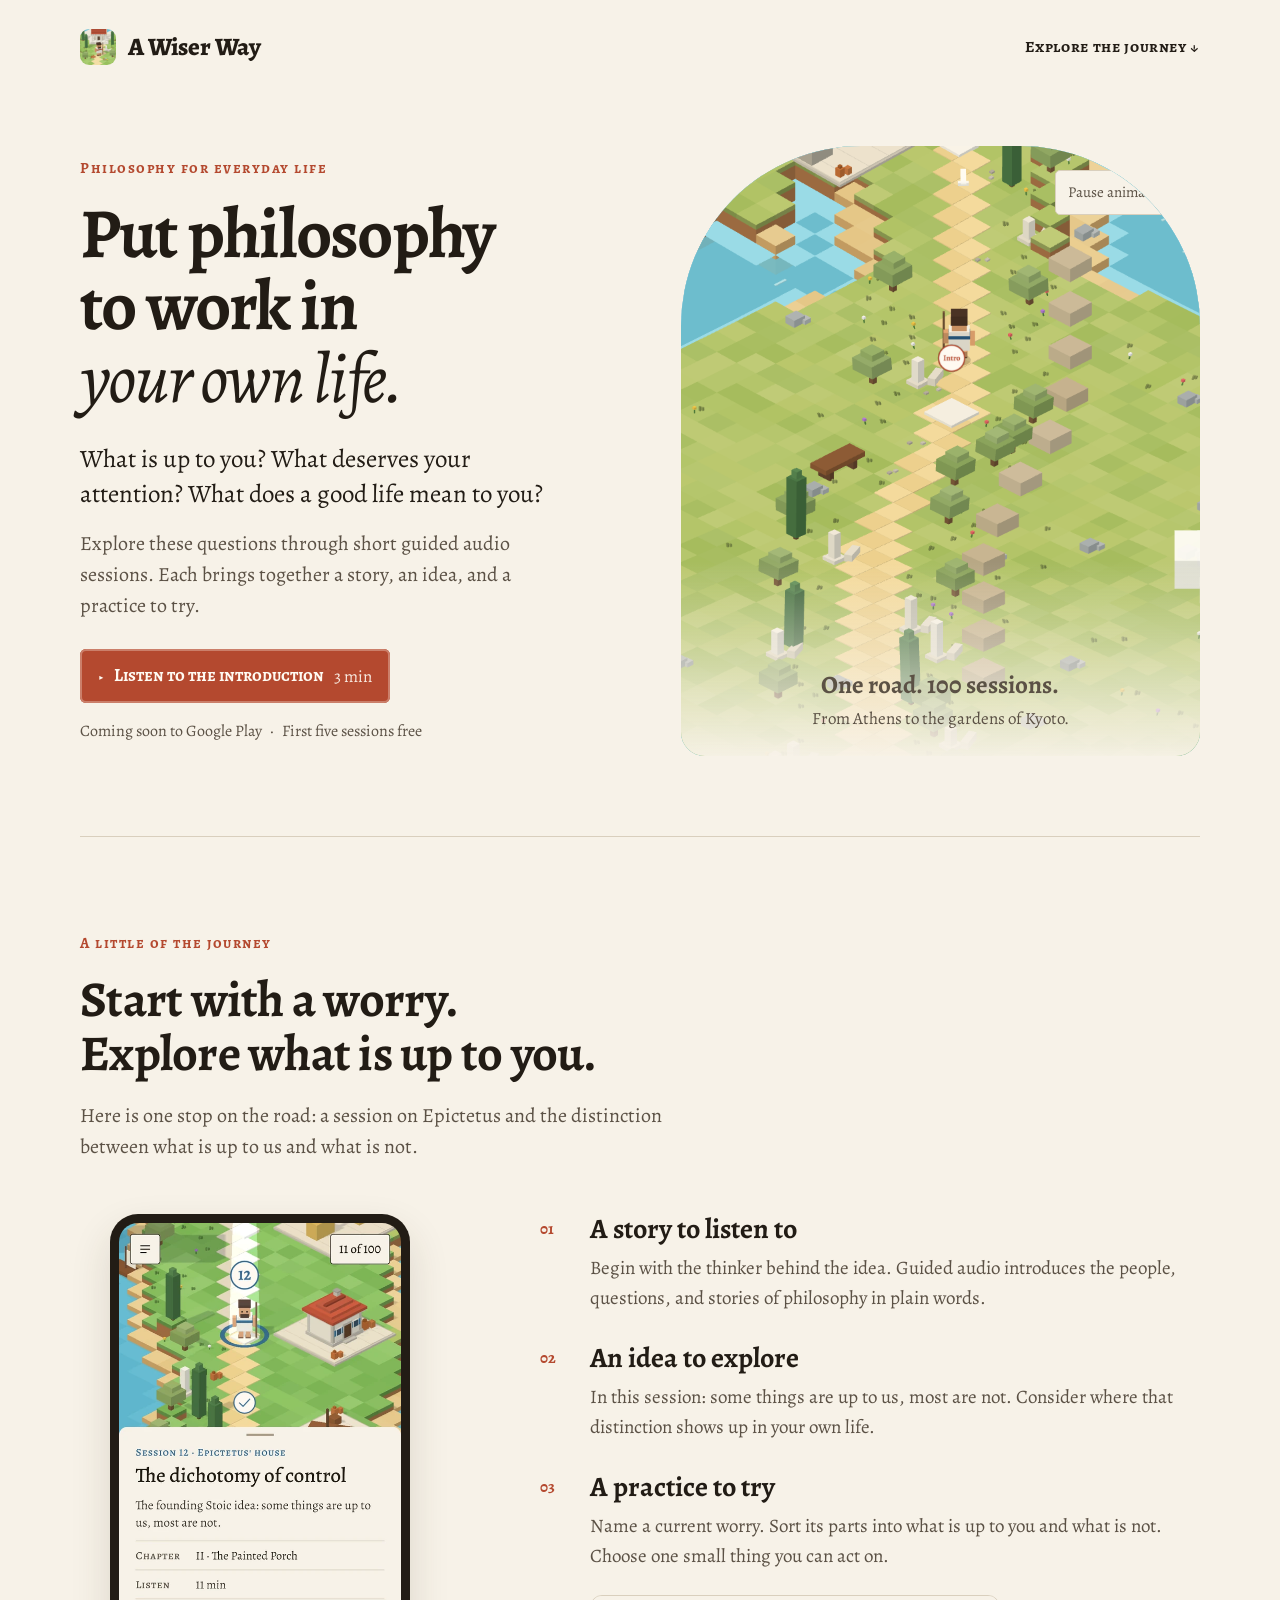
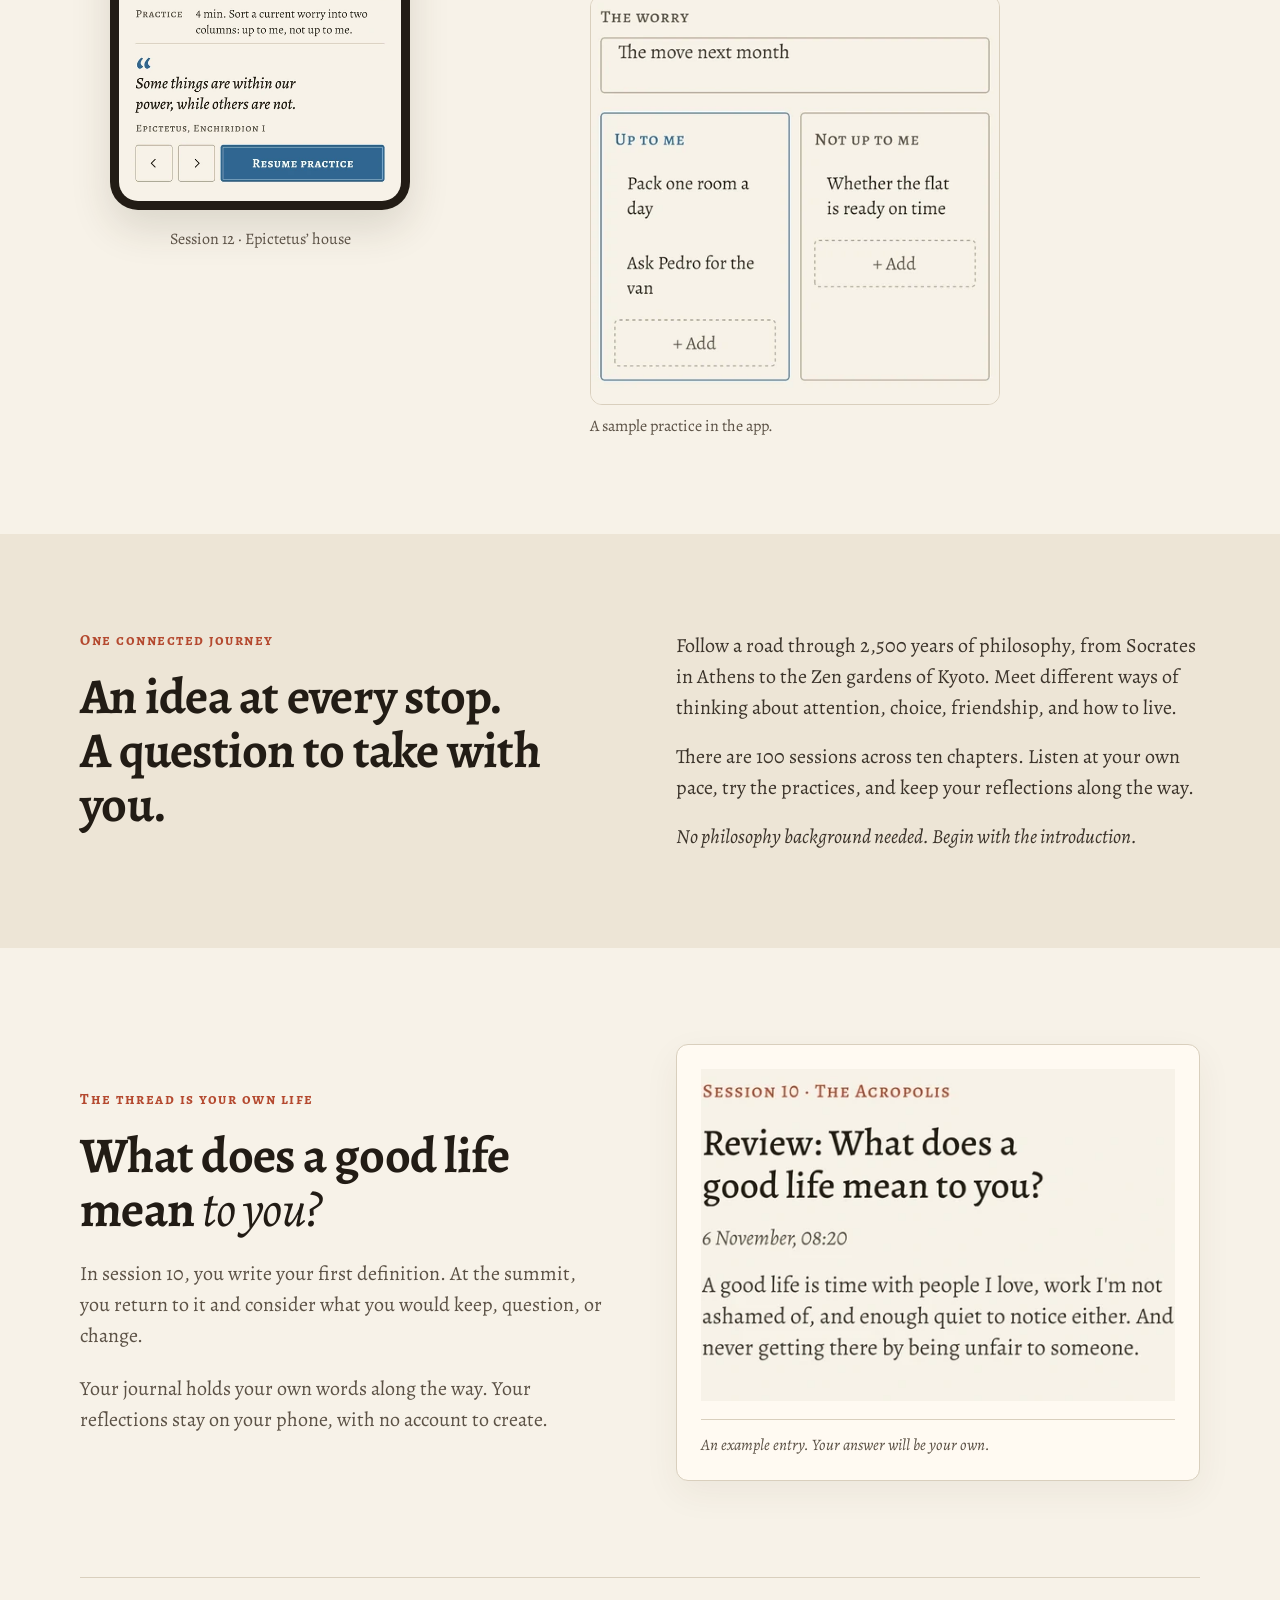
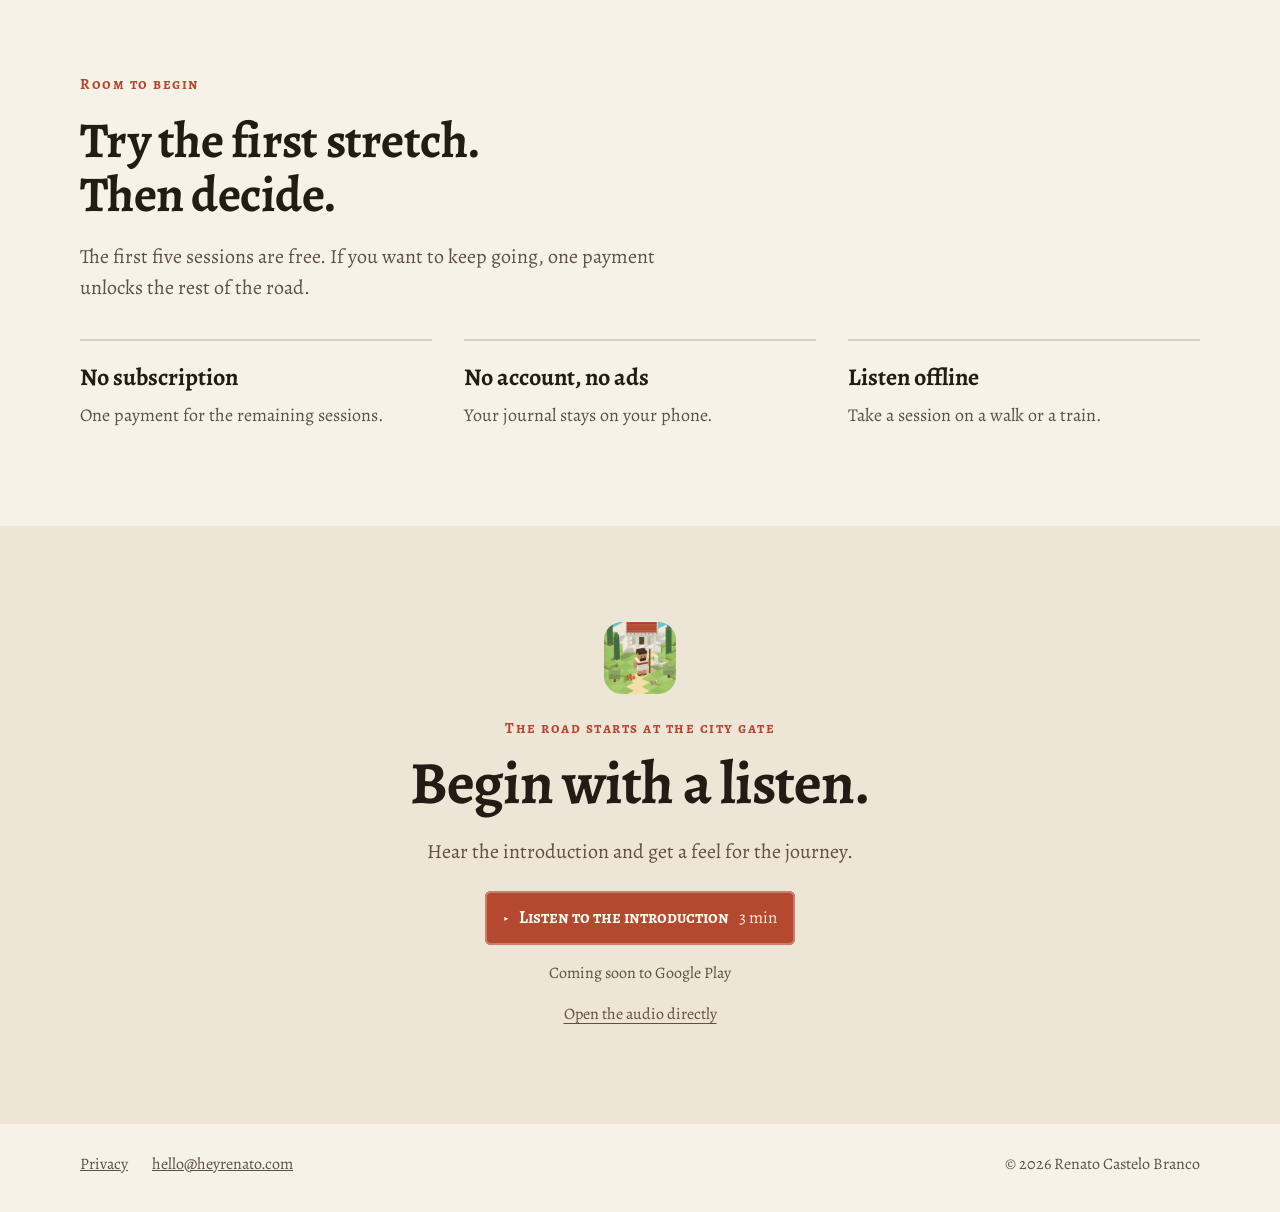
==== a-wiser-way/index.html @ 01f0ca5b "Publish A Wiser Way landing page redesign Source: a-wiser-way d50f9ae  Co-Authored-By: Codex <norepl" ====
<!doctype html>
<html lang="en">
<head>
<meta charset="utf-8">
<meta name="viewport" content="width=device-width, initial-scale=1, viewport-fit=cover">
<title>A Wiser Way — put philosophy to work in everyday life</title>
<meta name="description" content="Explore what is up to you, what matters, and what makes a good life. A Wiser Way brings together guided audio, philosophical ideas, and small practices to try.">
<meta name="theme-color" content="#F7F2E8">
<meta property="og:title" content="A Wiser Way — philosophy for everyday life">
<meta property="og:description" content="A story to listen to. An idea to explore. A practice to try. Hear the introduction to A Wiser Way.">
<meta property="og:image" content="https://r-castelo.github.io/a-wiser-way/img/og.jpg">
<meta property="og:type" content="website">
<link rel="icon" href="img/favicon.png">
<link rel="apple-touch-icon" href="img/icon-192.png">
<link rel="preconnect" href="https://fonts.googleapis.com">
<link rel="preconnect" href="https://fonts.gstatic.com" crossorigin>
<link href="https://fonts.googleapis.com/css2?family=Alegreya:ital,wght@0,400;0,500;0,700;0,800;1,400;1,500&family=Alegreya+SC:wght@500;700&display=swap" rel="stylesheet">
<link rel="stylesheet" href="landing.css">
</head>
<body>
<a class="skip-link" href="#main">Skip to content</a>
<header class="masthead wrap">
  <a class="wordmark" href="#top" aria-label="A Wiser Way, home"><img src="img/icon-192.png" width="36" height="36" alt="">A Wiser Way</a>
  <a class="text-link" href="#how">Explore the journey <span aria-hidden="true">↓</span></a>
</header>
<main id="main">
  <section class="hero wrap" id="top" aria-labelledby="hero-title">
    <div class="hero-copy">
      <p class="eyebrow">Philosophy for everyday life</p>
      <h1 id="hero-title">Put philosophy<br>to work in<br><em>your own life.</em></h1>
      <p class="hero-lede">What is up to you? What deserves your attention? What does a good life mean to you?</p>
      <p class="hero-description">Explore these questions through short guided audio sessions. Each brings together a story, an idea, and a practice to try.</p>
      <div class="listen" id="listen">
        <button class="intro-play" type="button" aria-pressed="false" aria-controls="intro-audio"><span class="intro-icon" aria-hidden="true">▶</span><span class="intro-label">Listen to the introduction</span><span class="intro-time">3 min</span></button>
        <div class="audio-controls" hidden><audio id="intro-audio" controls preload="none" aria-label="Introduction to A Wiser Way" src="audio/intro.mp3"></audio></div>
        <p class="audio-status" role="status"></p>
      </div>
      <p class="availability">Coming soon to Google Play <span aria-hidden="true">·</span> First five sessions free</p>
    </div>
    <figure class="hero-art">
      <div class="world" id="world" aria-hidden="true">
        <div class="world-fallback"></div>
        <iframe id="world-frame" title="The road through A Wiser Way" src="world.html" tabindex="-1"></iframe>
        <div class="world-veil"></div>
      </div>
      <button class="motion-toggle" type="button" aria-pressed="false">Pause animation</button>
      <figcaption>One road. 100 sessions.<br><span>From Athens to the gardens of Kyoto.</span></figcaption>
    </figure>
  </section>

  <section class="example section wrap" id="how" aria-labelledby="example-title">
    <div class="section-intro">
      <p class="eyebrow">A little of the journey</p>
      <h2 id="example-title">Start with a worry.<br>Explore what is up to you.</h2>
      <p>Here is one stop on the road: a session on Epictetus and the distinction between what is up to us and what is not.</p>
    </div>
    <div class="example-layout">
      <figure class="session-preview">
        <div class="phone"><img src="img/card.webp" width="540" height="1106" loading="lazy" alt="Session 12, The dichotomy of control: a story, an idea, and a practice about what is up to us."></div>
        <figcaption>Session 12 · Epictetus’ house</figcaption>
      </figure>
      <ol class="steps">
        <li><span class="step-number" aria-hidden="true">01</span><div><h3>A story to listen to</h3><p>Begin with the thinker behind the idea. Guided audio introduces the people, questions, and stories of philosophy in plain words.</p></div></li>
        <li><span class="step-number" aria-hidden="true">02</span><div><h3>An idea to explore</h3><p>In this session: some things are up to us, most are not. Consider where that distinction shows up in your own life.</p></div></li>
        <li><span class="step-number" aria-hidden="true">03</span><div><h3>A practice to try</h3><p>Name a current worry. Sort its parts into what is up to you and what is not. Choose one small thing you can act on.</p>
          <figure class="practice-detail"><img src="img/practice-detail.webp" width="500" height="500" loading="lazy" alt="An example practice: packing a room and asking for a van are up to me; whether the flat is ready in time is not."><figcaption>A sample practice in the app.</figcaption></figure>
        </div></li>
      </ol>
    </div>
  </section>

  <section class="road section" aria-labelledby="road-title">
    <div class="wrap road-layout">
      <div><p class="eyebrow">One connected journey</p><h2 id="road-title">An idea at every stop.<br>A question to take with you.</h2></div>
      <div><p>Follow a road through 2,500 years of philosophy, from Socrates in Athens to the Zen gardens of Kyoto. Meet different ways of thinking about attention, choice, friendship, and how to live.</p><p>There are 100 sessions across ten chapters. Listen at your own pace, try the practices, and keep your reflections along the way.</p><p class="road-note">No philosophy background needed. Begin with the introduction.</p></div>
    </div>
  </section>

  <section class="journal section wrap" aria-labelledby="journal-title">
    <div class="journal-text">
      <p class="eyebrow">The thread is your own life</p>
      <h2 id="journal-title">What does a good life<br>mean <em>to you?</em></h2>
      <p>In session 10, you write your first definition. At the summit, you return to it and consider what you would keep, question, or change.</p>
      <p>Your journal holds your own words along the way. Your reflections stay on your phone, with no account to create.</p>
    </div>
    <figure class="journal-preview"><img src="img/journal-detail.webp" width="500" height="350" loading="lazy" alt="A sample session 10 journal entry, reflecting on time with loved ones, meaningful work, and treating people fairly."><figcaption>An example entry. Your answer will be your own.</figcaption></figure>
  </section>

  <section class="promise section wrap" aria-labelledby="promise-title">
    <div class="section-intro"><p class="eyebrow">Room to begin</p><h2 id="promise-title">Try the first stretch.<br>Then decide.</h2><p>The first five sessions are free. If you want to keep going, one payment unlocks the rest of the road.</p></div>
    <ul class="promises"><li><strong>No subscription</strong><span>One payment for the remaining sessions.</span></li><li><strong>No account, no ads</strong><span>Your journal stays on your phone.</span></li><li><strong>Listen offline</strong><span>Take a session on a walk or a train.</span></li></ul>
  </section>

  <section class="closing section" aria-labelledby="closing-title">
    <div class="wrap"><img class="closing-icon" src="img/icon-192.png" width="72" height="72" alt=""><p class="eyebrow">The road starts at the city gate</p><h2 id="closing-title">Begin with a listen.</h2><p>Hear the introduction and get a feel for the journey.</p>
      <button class="intro-play" type="button" aria-pressed="false" aria-controls="intro-audio"><span class="intro-icon" aria-hidden="true">▶</span><span class="intro-label">Listen to the introduction</span><span class="intro-time">3 min</span></button>
      <p class="availability">Coming soon to Google Play</p><a class="audio-download" href="audio/intro.mp3">Open the audio directly</a>
    </div>
  </section>
</main>
<footer class="site-footer wrap"><a href="privacy/">Privacy</a><a href="mailto:hello@heyrenato.com">hello@heyrenato.com</a><span>© 2026 Renato Castelo Branco</span></footer>
<script src="landing.js" defer></script>
</body>
</html>
---- a-wiser-way/landing.css ----
:root{--paper:#F7F2E8;--sand:#EDE5D6;--ink:#221C15;--ink2:#3B332A;--ink3:#5B5145;--line:#D9CFBD;--accent:#B4492F;--serif:'Alegreya',Georgia,serif;--caps:'Alegreya SC','Alegreya',Georgia,serif}
*{box-sizing:border-box}html{scroll-behavior:smooth;scroll-padding-top:24px}body{margin:0;background:var(--paper);color:var(--ink);font:400 20px/1.55 var(--serif);-webkit-font-smoothing:antialiased}h1,h2,h3,p,figure{margin:0}h1,h2,h3{line-height:1.08}a{color:inherit}img{max-width:100%;display:block}button,a,audio{-webkit-tap-highlight-color:transparent}button{font:inherit}button:focus-visible,a:focus-visible,audio:focus-visible{outline:3px solid var(--accent);outline-offset:5px}[hidden]{display:none!important}.wrap{width:min(1120px,calc(100% - 64px));margin-inline:auto}.section{padding-block:96px}.eyebrow{font:700 15px/1.4 var(--caps);letter-spacing:.1em;color:var(--accent);margin-bottom:18px}.skip-link{position:absolute;top:8px;left:8px;padding:12px;background:var(--paper);z-index:5;transform:translateY(-160%)}.skip-link:focus{transform:none}.masthead{display:flex;align-items:center;justify-content:space-between;gap:24px;padding-block:24px}.wordmark{display:flex;gap:12px;align-items:center;font-weight:800;font-size:25px;text-decoration:none}.wordmark img{border-radius:9px}.text-link{font:700 16px var(--caps);text-decoration:none;letter-spacing:.04em;padding-block:12px}.text-link:hover{text-decoration:underline}
.hero{display:grid;grid-template-columns:1.05fr 1fr;gap:56px;align-items:center;padding-block:52px 80px}.hero h1{font-size:clamp(46px,5.5vw,72px);font-weight:700;letter-spacing:-.025em;line-height:1.03}.hero h1 em,h2 em{font-weight:400}.hero-lede{font-size:25px;line-height:1.4;margin-top:28px;max-width:470px}.hero-description{font-size:20px;color:var(--ink3);margin-top:16px;max-width:460px}.listen{margin-top:28px}.intro-play{display:inline-flex;align-items:center;justify-content:center;gap:10px;background:var(--accent);color:#FFFAF2;border:0;border-radius:6px;padding:15px 18px;min-height:54px;font:700 17px/1.3 var(--caps);cursor:pointer;box-shadow:inset 0 0 0 2px rgba(255,250,242,.3),inset 0 0 0 4px var(--accent)}.intro-play:hover{background:#983c27}.intro-icon{font:14px var(--serif);flex:none}.intro-time{font:400 17px var(--serif);opacity:.9;white-space:nowrap}.audio-controls{margin-top:14px;max-width:420px}.audio-controls audio{width:100%;display:block}.audio-status:empty{display:none}.audio-status{font-size:17px;margin-top:10px}.availability{font-size:16px;color:var(--ink3);margin-top:16px}.availability span{padding-inline:5px}
.hero-art{height:610px;position:relative;overflow:hidden;border-radius:180px 180px 24px 24px;background:var(--sand);isolation:isolate}.world{position:absolute;inset:0;background:#9FD8F0}.world iframe,.world-fallback,.world-veil{position:absolute;inset:0;width:100%;height:100%;border:0;pointer-events:none}.world iframe{opacity:0;transition:opacity 1s}.world.live:not(.failed) iframe{opacity:1}.world-fallback{background:url(img/fallback.webp) center / cover no-repeat}.world-veil{background:linear-gradient(transparent 68%,rgba(247,242,232,.96) 100%)}.world.resetting iframe{opacity:0;transition:opacity .8s}.hero-art figcaption{position:absolute;bottom:24px;left:20px;right:20px;text-align:center;font-size:25px;font-weight:700;line-height:1.25}.hero-art figcaption span{font-size:17px;font-weight:400}.motion-toggle{position:absolute;right:18px;top:24px;border:1px solid var(--line);background:var(--paper);color:var(--ink3);border-radius:5px;padding:10px 12px;font-size:15px;cursor:pointer;z-index:1}.section-intro{max-width:690px}.section-intro>p:last-child{max-width:620px;color:var(--ink3);margin-top:20px}h2{font-size:clamp(34px,4vw,50px);font-weight:700;letter-spacing:-.015em}.example{border-top:1px solid var(--line)}.example-layout{display:grid;grid-template-columns:360px 1fr;gap:100px;align-items:start;margin-top:52px}.session-preview{width:300px;justify-self:center}.phone{border-radius:28px;padding:9px;background:var(--ink);box-shadow:0 18px 40px rgba(60,48,30,.14)}.phone img{width:100%;height:auto;border-radius:19px;background:var(--paper)}figcaption{font-size:16px;color:var(--ink3);line-height:1.4}.session-preview figcaption{text-align:center;margin-top:18px}.steps{list-style:none;margin:0;padding:0;display:grid;gap:30px}.steps li{display:grid;grid-template-columns:34px 1fr;gap:16px}.step-number{font:700 16px var(--caps);color:var(--accent);padding-top:4px}.steps h3{font-size:28px;margin-bottom:10px}.steps p{color:var(--ink3);font-size:19px}.practice-detail{margin-top:24px;max-width:410px}.practice-detail img{border:1px solid var(--line);border-radius:12px;width:100%;height:auto}.practice-detail figcaption{margin-top:10px}.road{background:var(--sand)}.road-layout{display:grid;grid-template-columns:1fr 1fr;gap:72px;align-items:start}.road p+p,.journal p+p{margin-top:18px}.road-layout>div:last-child{color:var(--ink2)}.road-note{font-style:italic}.journal{display:grid;grid-template-columns:1fr 1fr;gap:72px;align-items:center}.journal-text>p:not(.eyebrow){color:var(--ink3);margin-top:22px}.journal-preview{padding:24px;background:#FFFAF2;border:1px solid var(--line);border-radius:12px;box-shadow:0 12px 36px rgba(60,48,30,.06)}.journal-preview img{width:100%;height:auto}.journal-preview figcaption{border-top:1px solid var(--line);margin-top:18px;padding-top:14px;font-style:italic}.promise{border-top:1px solid var(--line)}.promises{list-style:none;padding:0;margin:36px 0 0;display:grid;grid-template-columns:repeat(3,1fr);gap:32px}.promises li{border-top:2px solid var(--line);padding-top:18px}.promises strong{display:block;font-size:24px;margin-bottom:6px}.promises span{display:block;font-size:18px;color:var(--ink3)}.closing{background:var(--sand);text-align:center}.closing-icon{border-radius:18px;margin:0 auto 24px}.closing .eyebrow{margin-bottom:12px}.closing h2{font-size:clamp(40px,5vw,60px)}.closing h2+p{color:var(--ink3);margin:20px auto 24px}.audio-download{display:inline-block;font-size:16px;color:var(--ink3);margin-top:16px;text-underline-offset:4px}.site-footer{padding-block:28px 36px;display:flex;gap:24px;flex-wrap:wrap;font-size:16px;color:var(--ink3)}.site-footer span{margin-left:auto}.policy{max-width:760px;padding-block:56px 80px}.policy h1{font-size:48px;margin-bottom:28px}.policy h2{font-size:28px;margin-top:32px;margin-bottom:12px}.policy p,.policy ul{margin-bottom:18px}
@media(max-width:900px){.hero{gap:30px}.hero-art{height:560px}.hero h1{font-size:52px}.example-layout{grid-template-columns:280px 1fr;gap:40px}.session-preview{width:260px}.road-layout,.journal{gap:40px}}
@media(max-width:700px){body{font-size:19px}.wrap{width:calc(100% - 40px)}.section{padding-block:60px}.masthead{padding-block:20px}.wordmark{font-size:23px}.masthead .text-link{font-size:14px}.wordmark img{width:30px;height:30px}.hero{grid-template-columns:1fr;gap:32px;padding-block:30px 52px}.hero-copy{max-width:500px}.hero h1{font-size:clamp(44px,11vw,60px)}.eyebrow{font-size:14px;margin-bottom:14px}.hero-lede{font-size:23px;margin-top:22px;max-width:440px}.hero-description{font-size:19px;margin-top:14px}.listen{margin-top:24px}.intro-play{font-size:16px;gap:9px;padding:15px 16px}.availability{font-size:15px;line-height:1.6;max-width:340px}.hero-art{height:340px;width:100%;border-radius:100px 100px 16px 16px}.hero-art figcaption{font-size:23px;bottom:18px}.hero-art figcaption span{font-size:16px}.motion-toggle{top:18px;right:16px;padding:10px;font-size:14px}.example-layout{grid-template-columns:1fr;gap:32px;margin-top:32px}.session-preview{order:2;width:240px}.steps{gap:26px}.steps li{grid-template-columns:26px 1fr;gap:12px}.steps h3{font-size:25px}.steps p{font-size:18px}.practice-detail{margin-top:18px;max-width:360px}.road-layout,.journal{grid-template-columns:1fr;gap:28px}.journal-preview{padding:16px;max-width:480px}.journal-text>p:not(.eyebrow){margin-top:18px}.promises{grid-template-columns:1fr;gap:22px;margin-top:28px}.promises strong{font-size:23px}.site-footer{gap:18px}.site-footer span{margin-left:0;flex-basis:100%}}
@media(max-width:374px){.masthead .text-link{font-size:13px}.wordmark{font-size:21px;gap:8px}.hero h1{font-size:43px}.intro-play{font-size:15px;gap:8px;padding-inline:13px}.intro-time{font-size:15px}}
@media(prefers-reduced-motion:reduce){html{scroll-behavior:auto}.world iframe{transition:none}.world.resetting iframe{transition:none}}
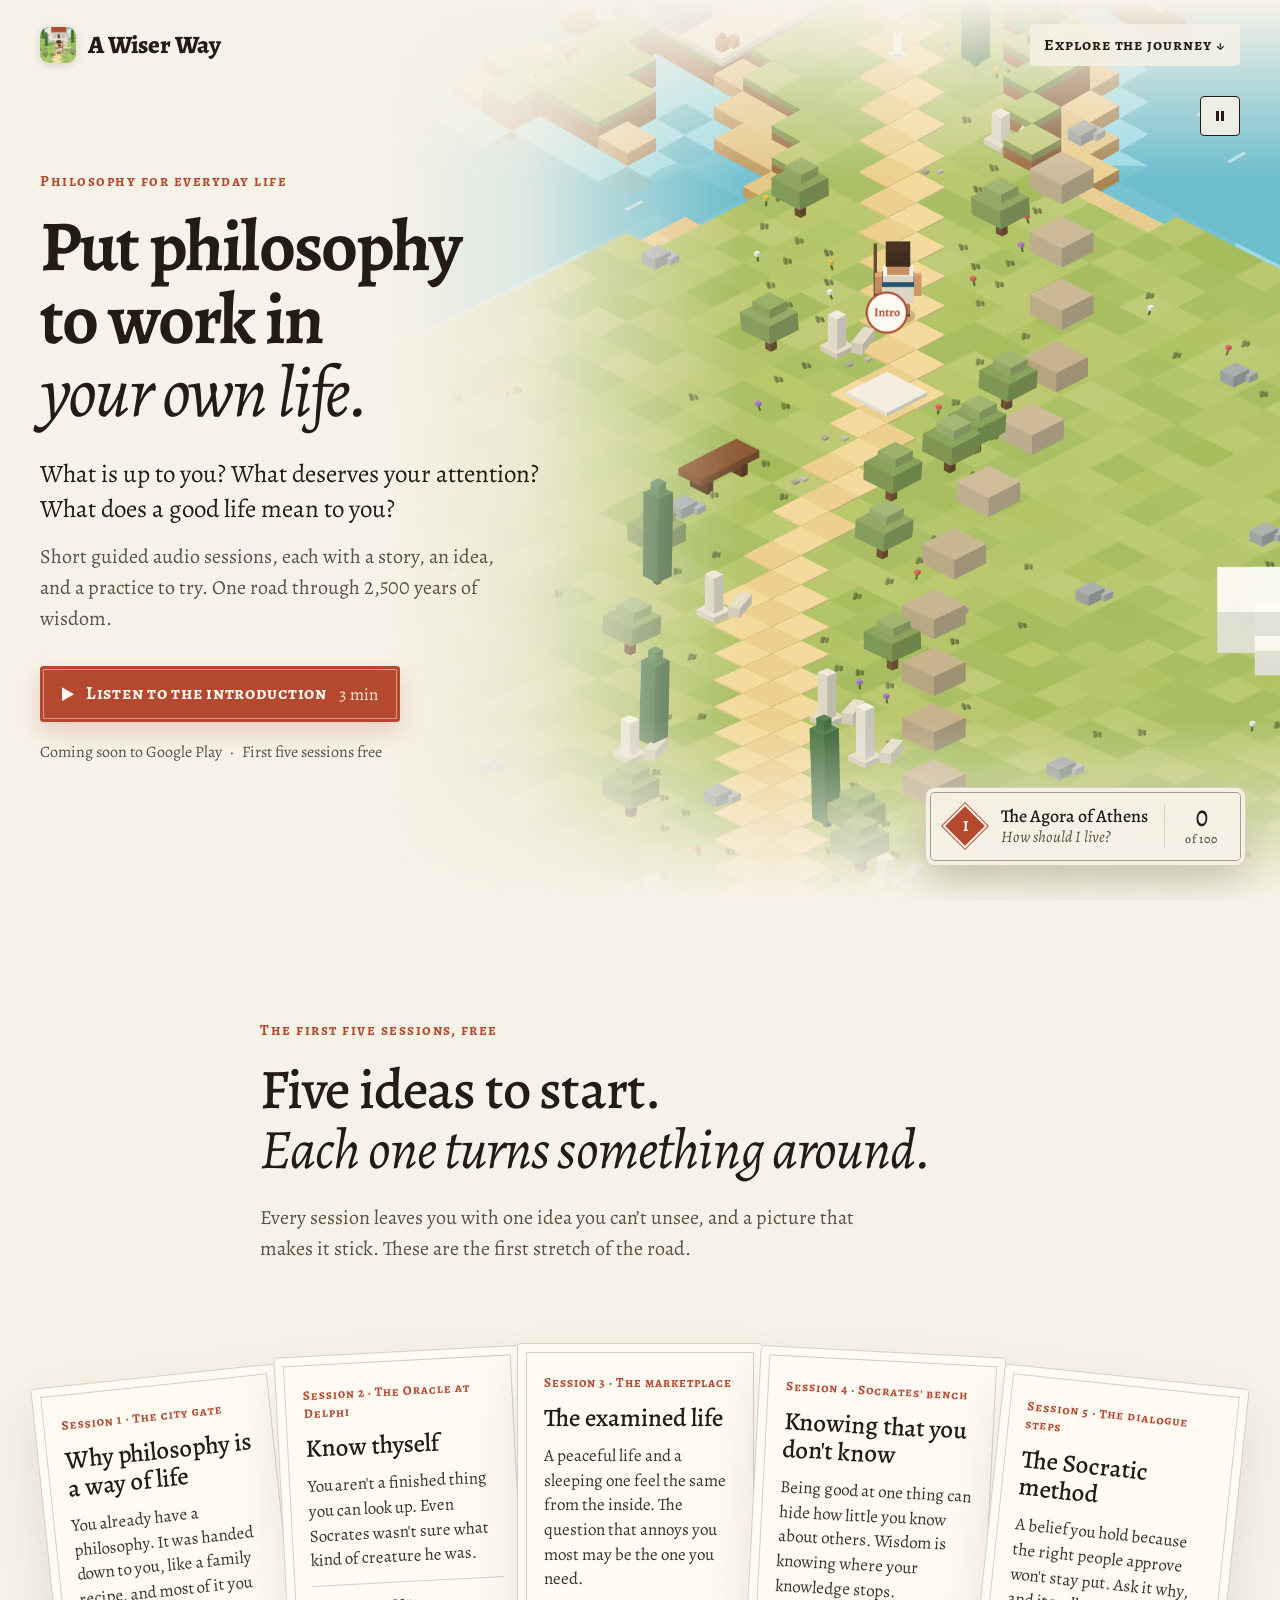
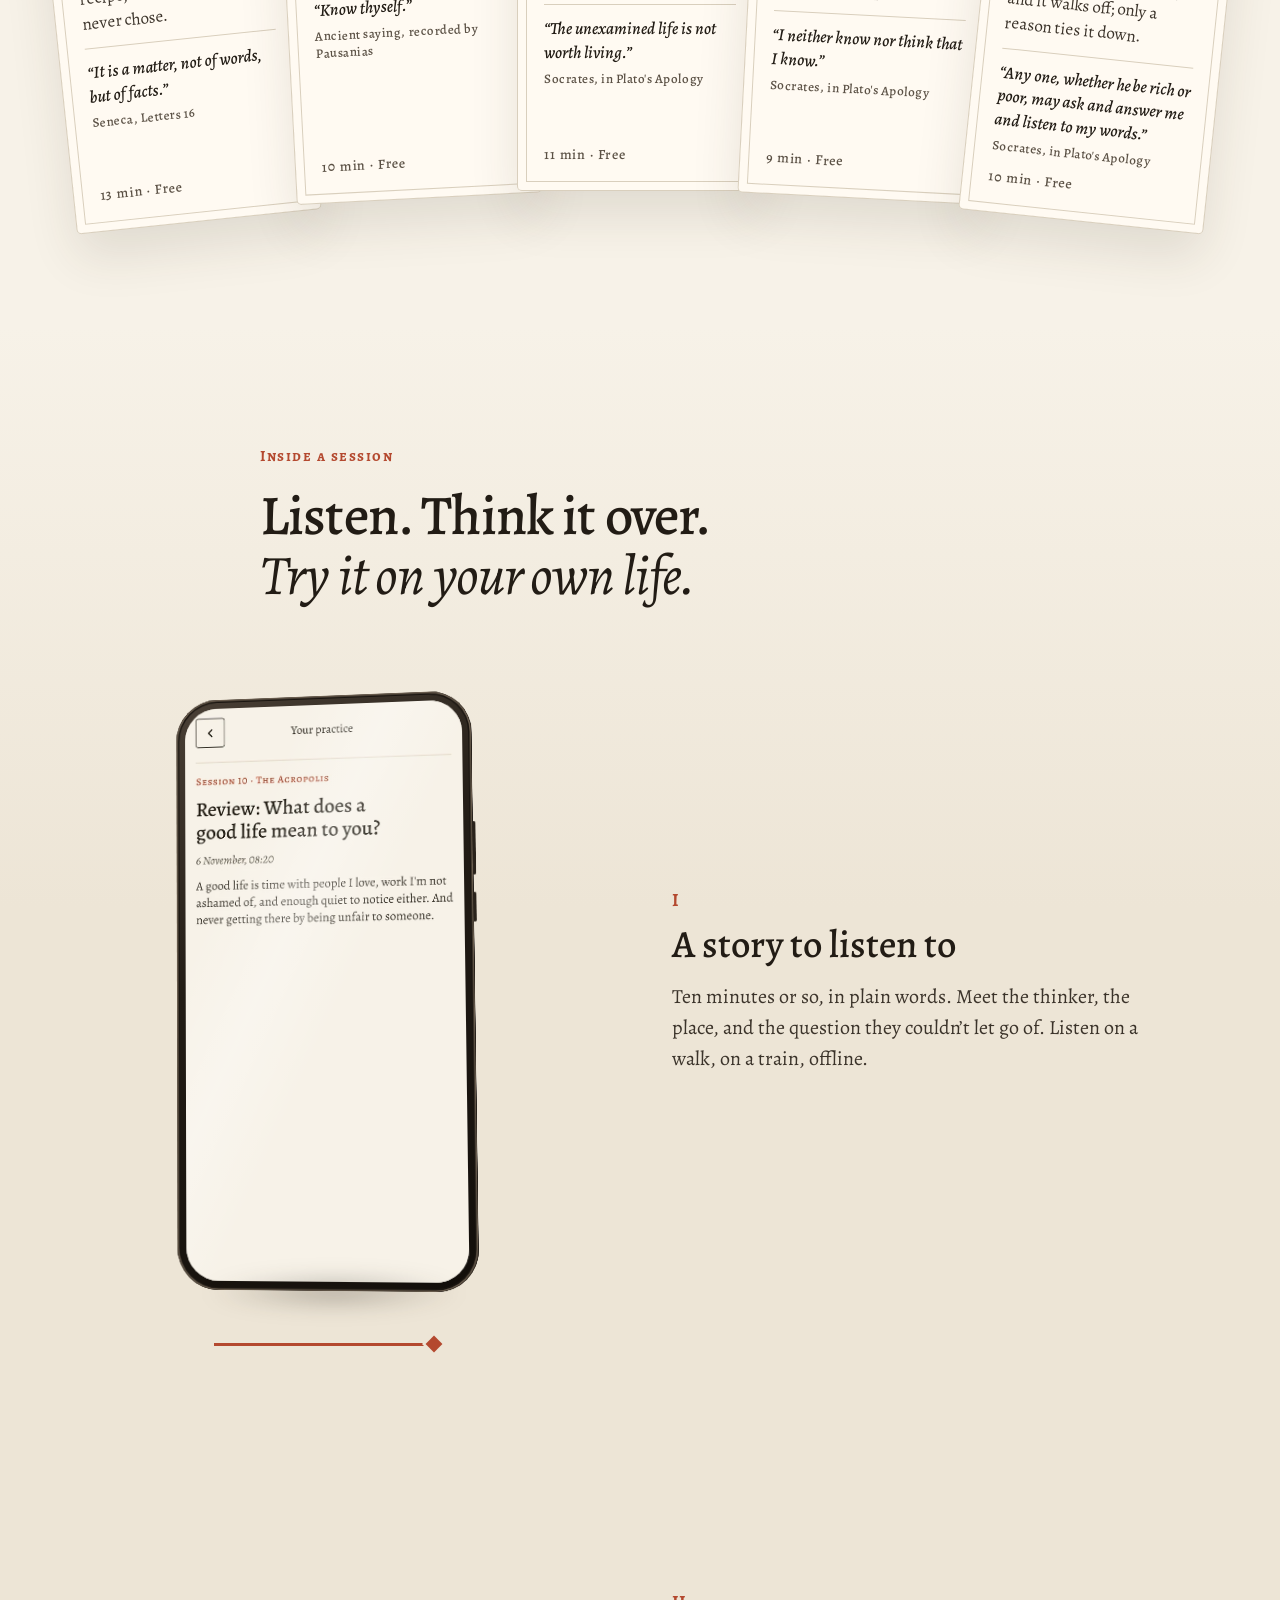
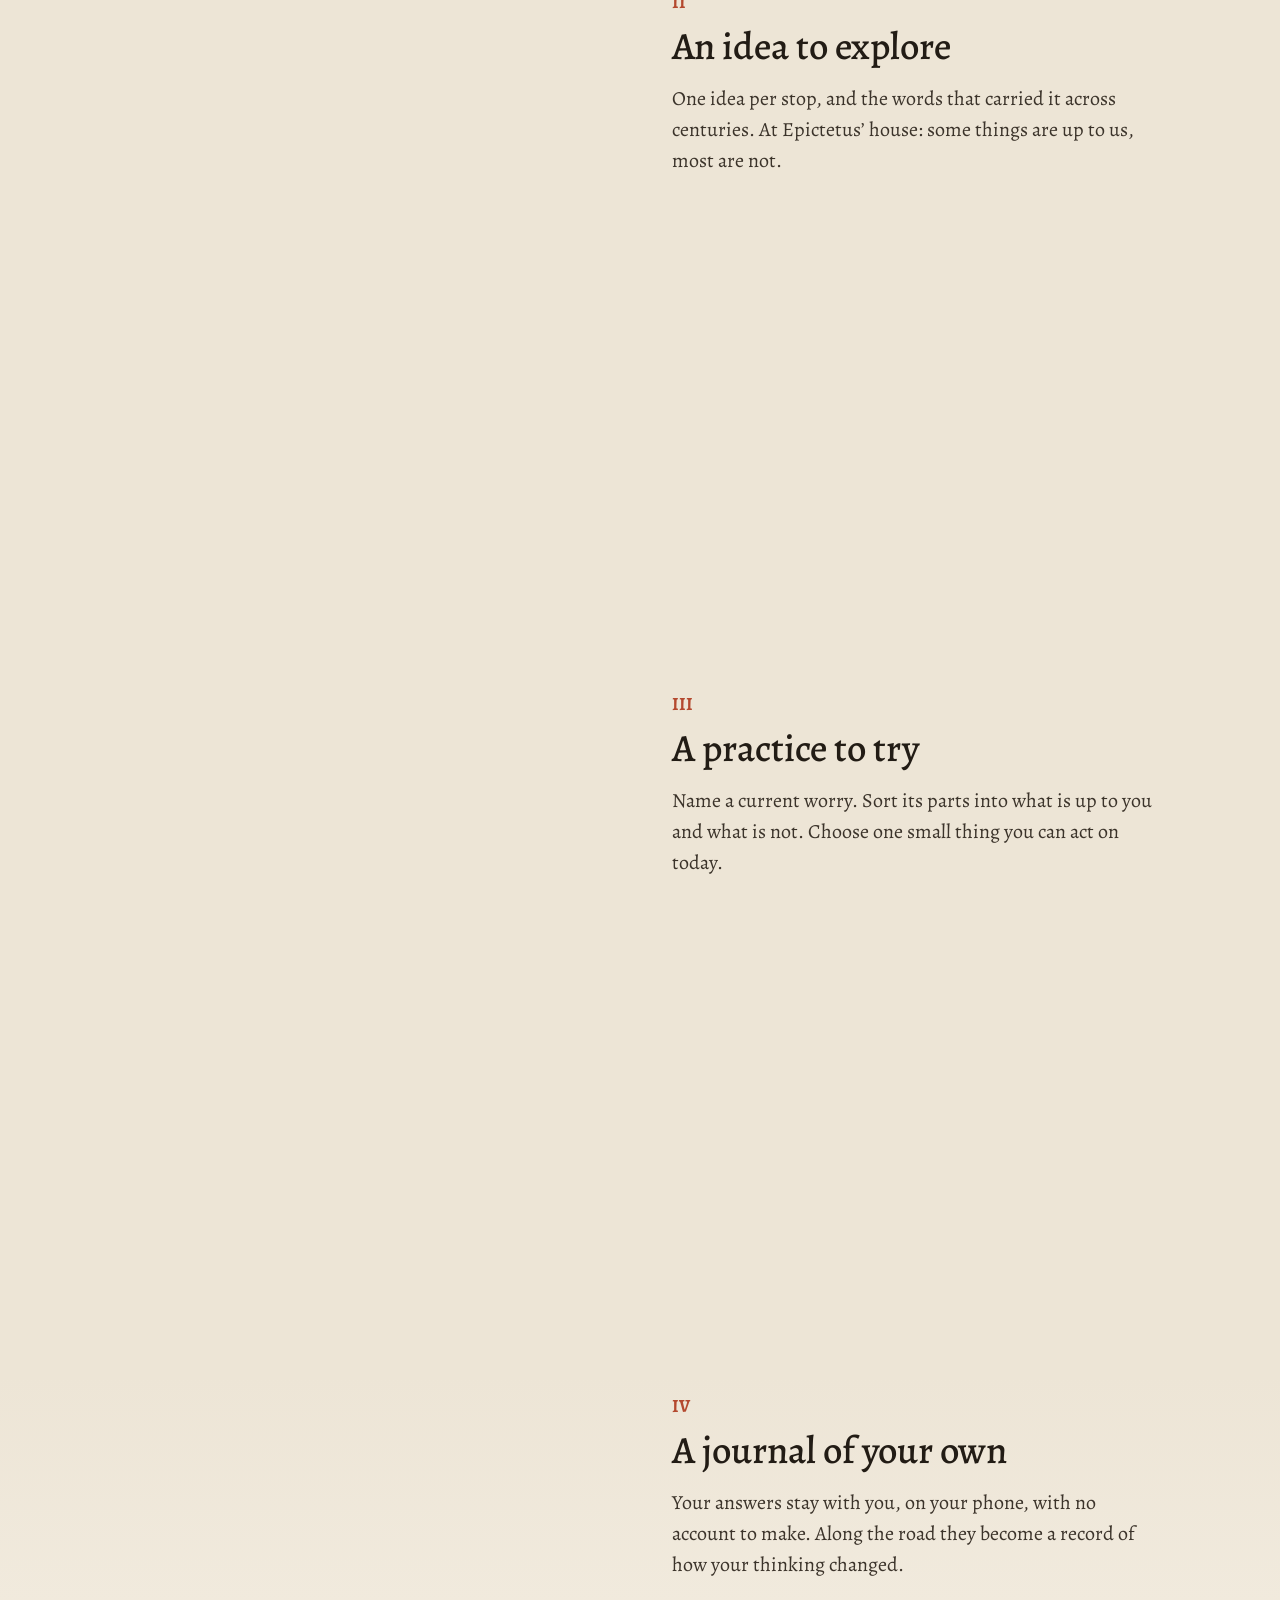
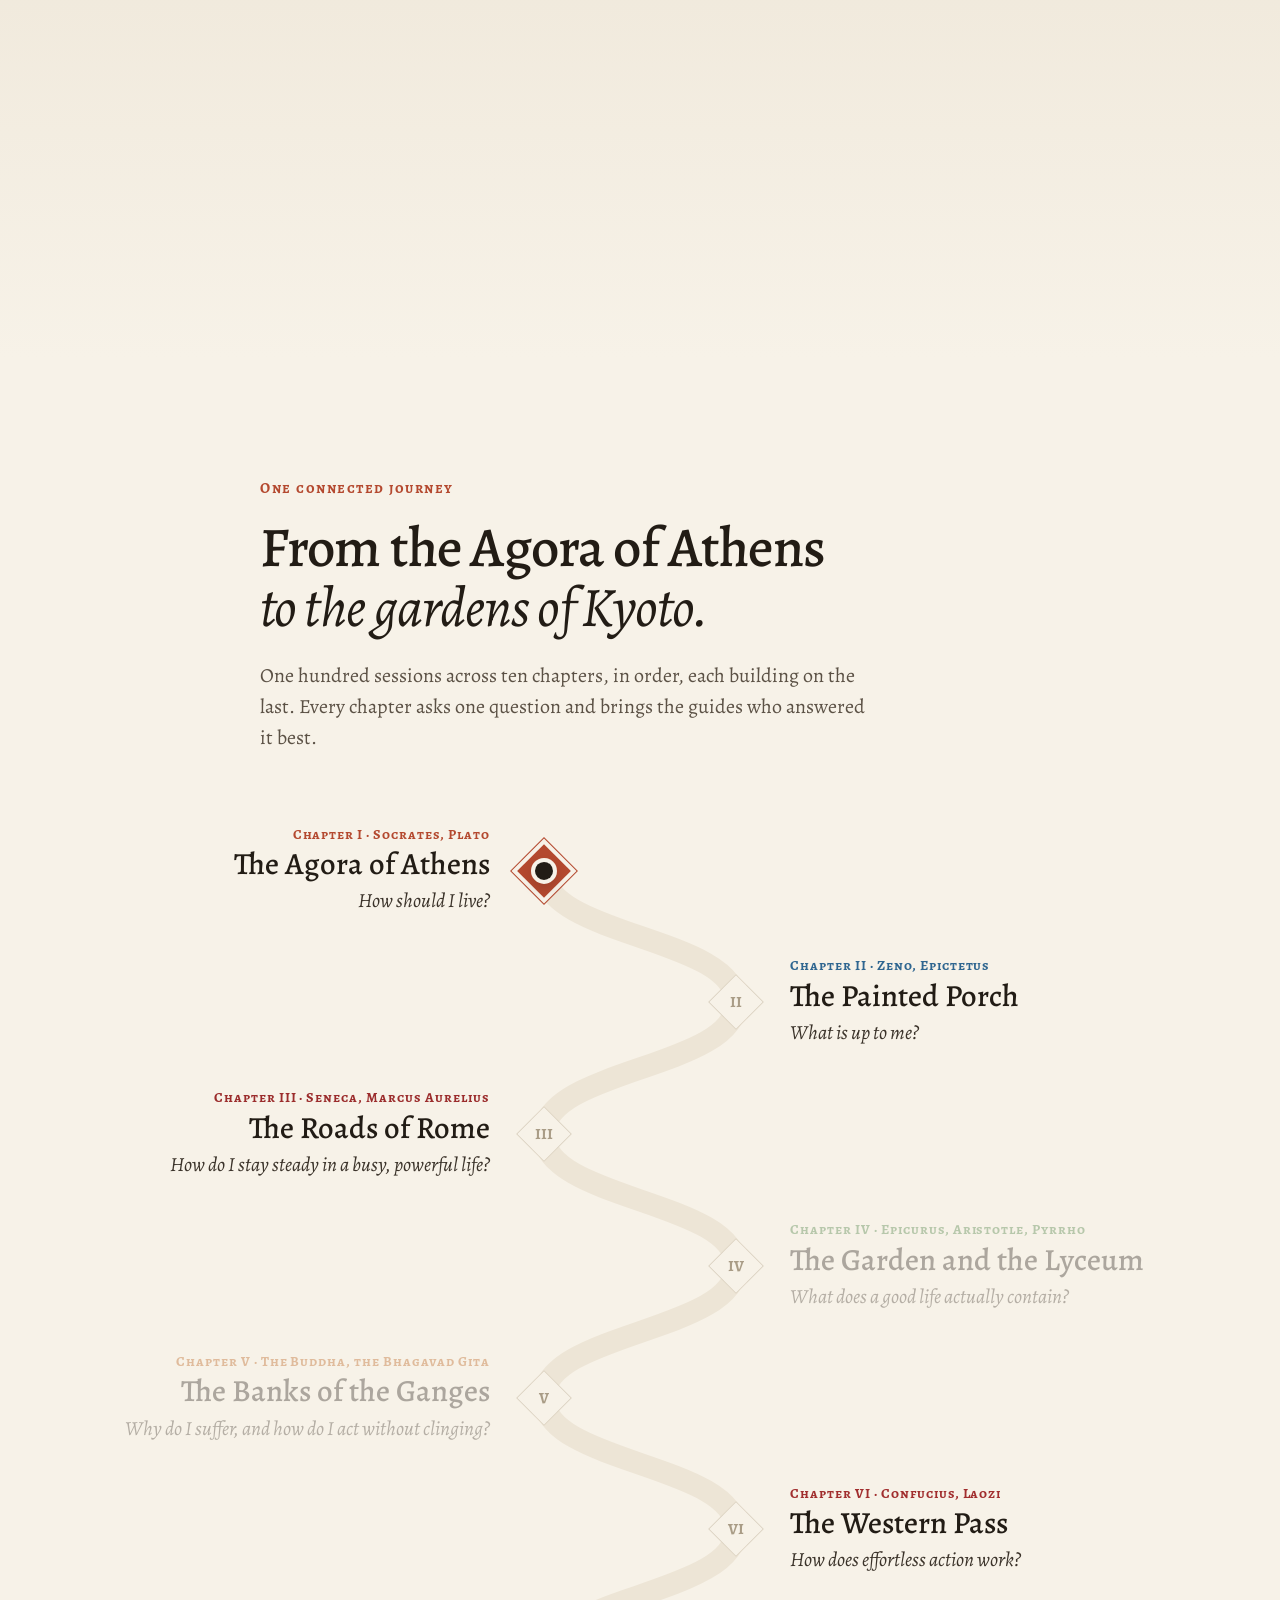
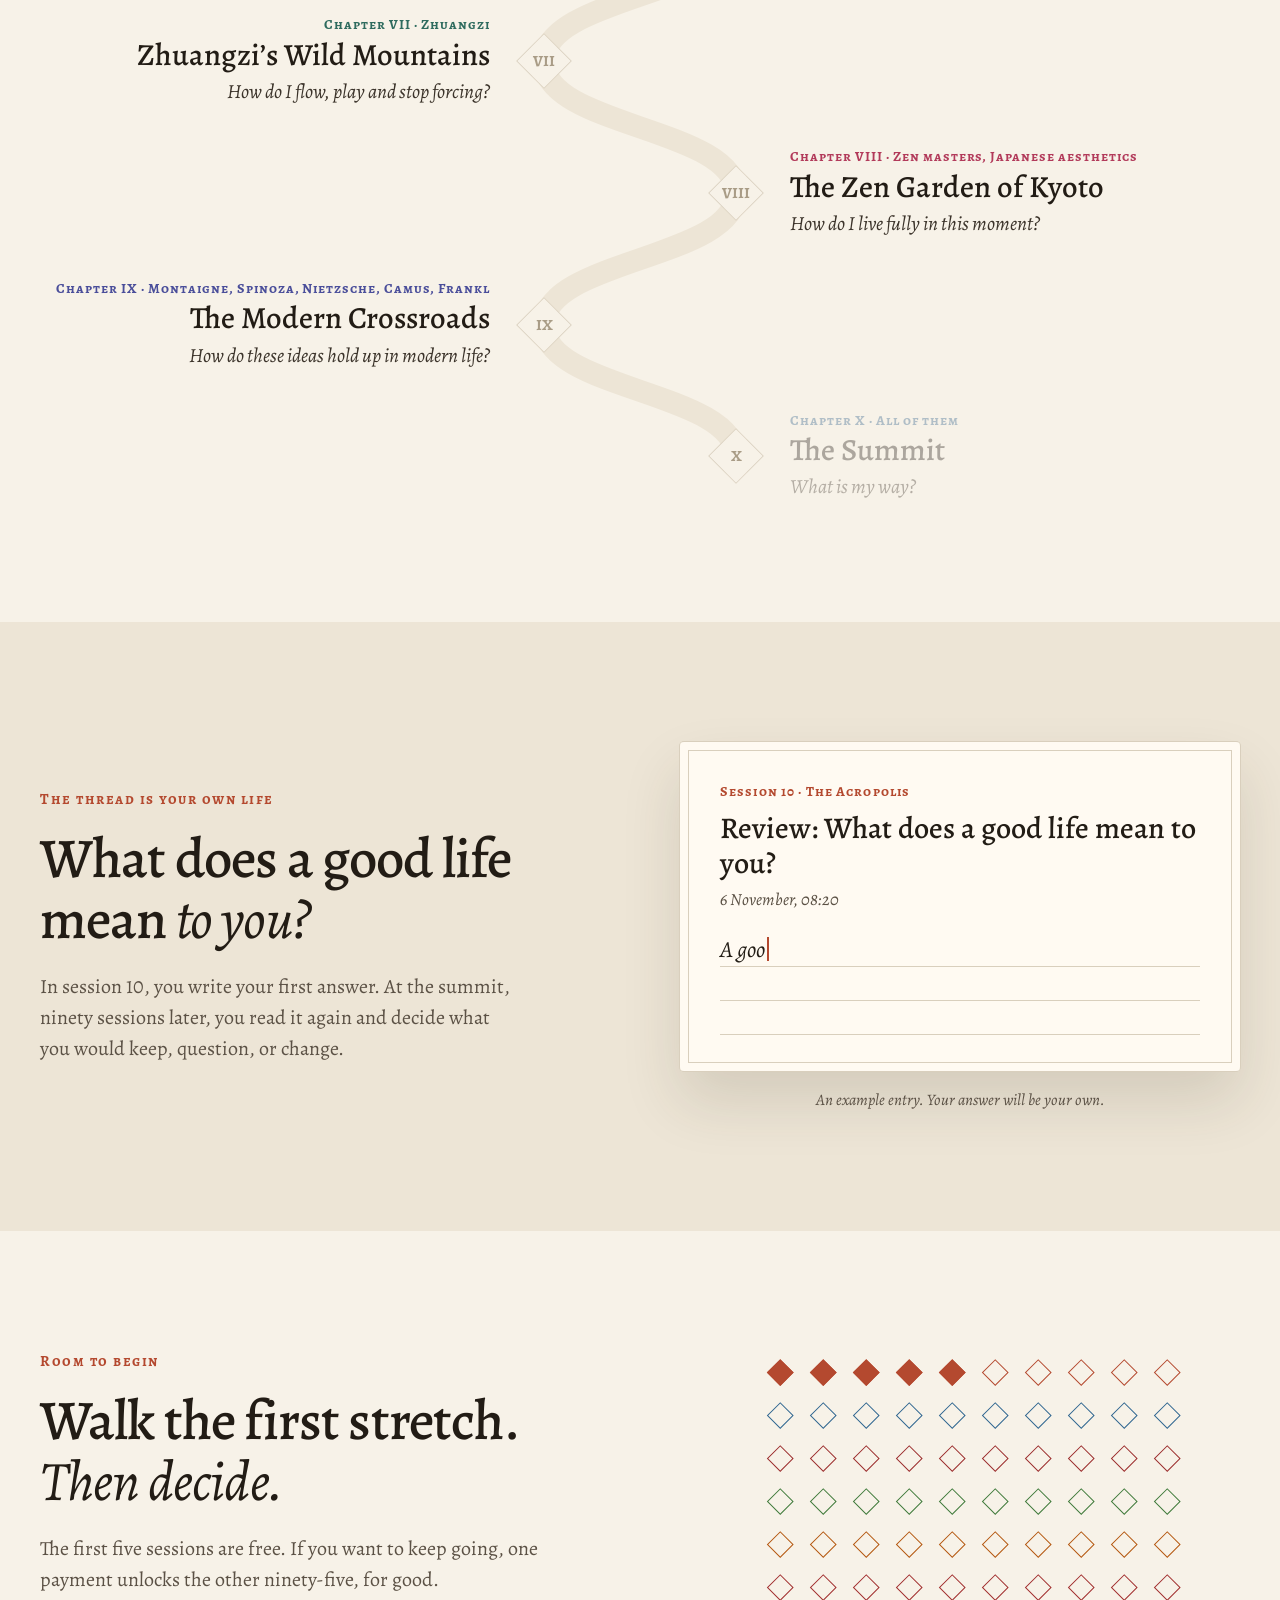
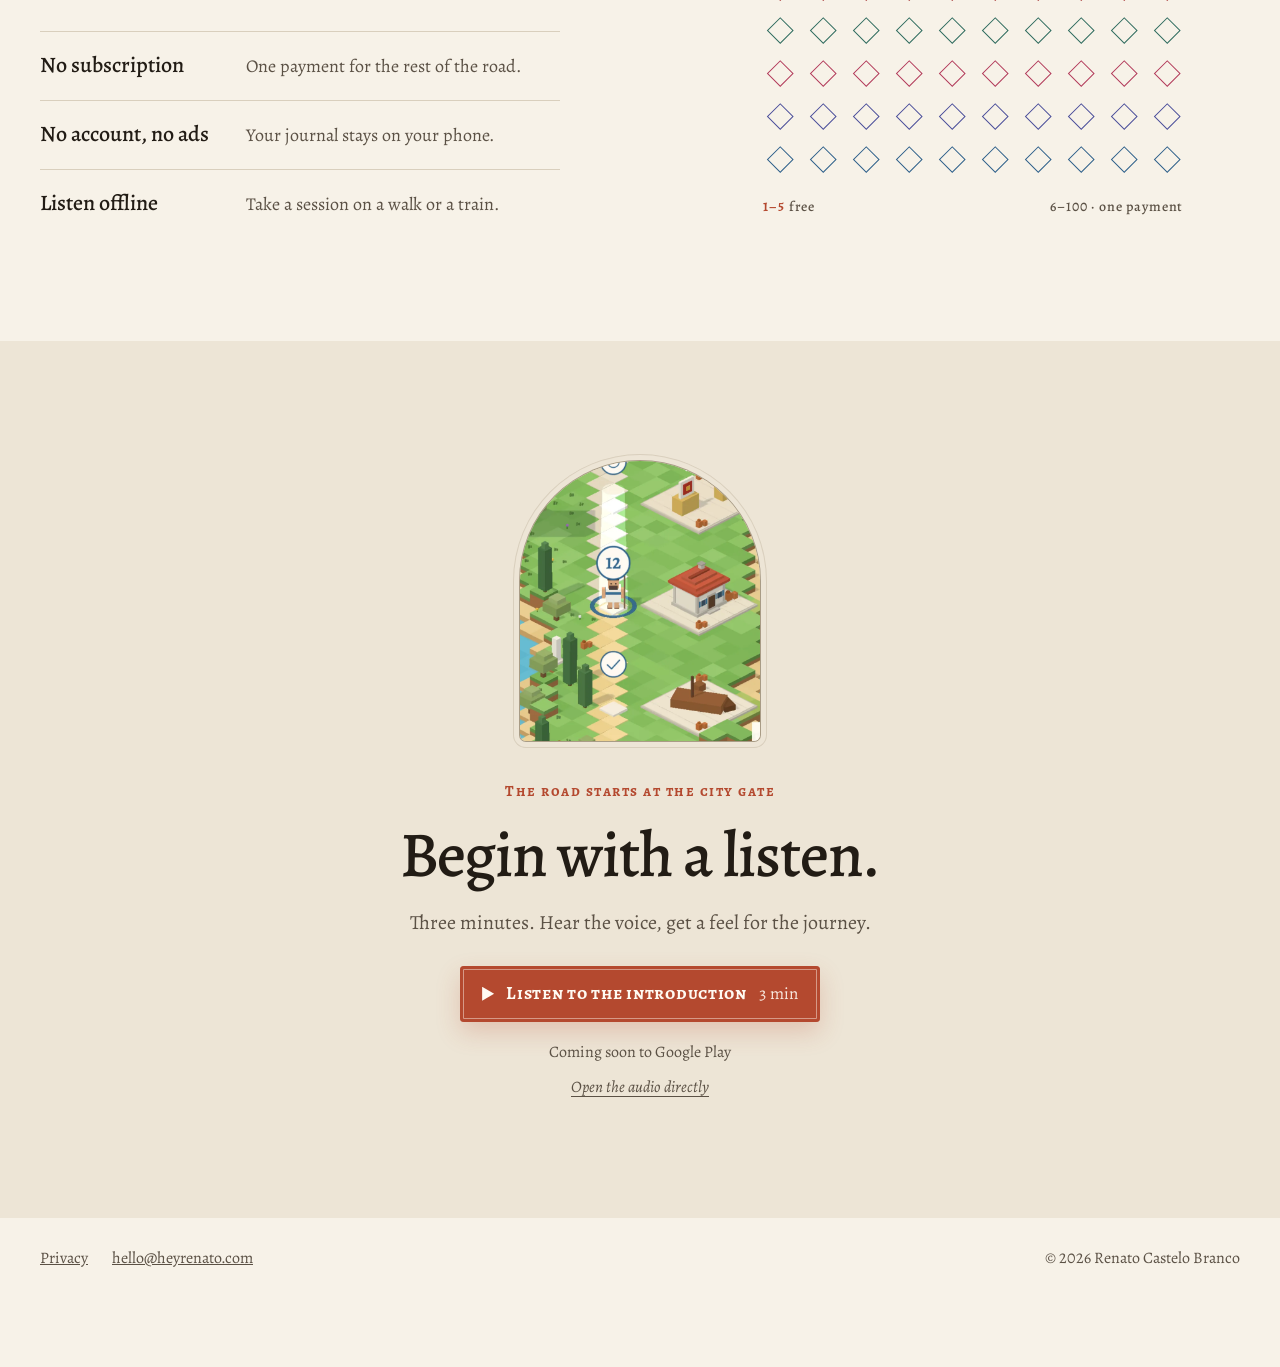
==== commit 2a523013: "A Wiser Way landing: living world hero, free sessions, 3D phone, drawn road Built from the app repo " ====
--- a/a-wiser-way/index.html
+++ b/a-wiser-way/index.html
@@ -19,85 +19,243 @@
 </head>
 <body>
 <a class="skip-link" href="#main">Skip to content</a>
-<header class="masthead wrap">
+<header class="masthead">
   <a class="wordmark" href="#top" aria-label="A Wiser Way, home"><img src="img/icon-192.png" width="36" height="36" alt="">A Wiser Way</a>
-  <a class="text-link" href="#how">Explore the journey <span aria-hidden="true">↓</span></a>
+  <a class="text-link" href="#free">Explore the journey <span aria-hidden="true">↓</span></a>
 </header>
 <main id="main">
-  <section class="hero wrap" id="top" aria-labelledby="hero-title">
+  <section class="hero" id="top" aria-labelledby="hero-title">
+    <div class="hero-world" id="world" aria-hidden="true">
+      <div class="world-fallback"></div>
+      <iframe id="world-frame" title="The road through A Wiser Way" src="world.html" tabindex="-1"></iframe>
+    </div>
+    <div class="hero-veil" aria-hidden="true"></div>
     <div class="hero-copy">
       <p class="eyebrow">Philosophy for everyday life</p>
       <h1 id="hero-title">Put philosophy<br>to work in<br><em>your own life.</em></h1>
       <p class="hero-lede">What is up to you? What deserves your attention? What does a good life mean to you?</p>
-      <p class="hero-description">Explore these questions through short guided audio sessions. Each brings together a story, an idea, and a practice to try.</p>
+      <p class="hero-description">Short guided audio sessions, each with a story, an idea, and a practice to try. One road through 2,500 years of wisdom.</p>
       <div class="listen" id="listen">
-        <button class="intro-play" type="button" aria-pressed="false" aria-controls="intro-audio"><span class="intro-icon" aria-hidden="true">▶</span><span class="intro-label">Listen to the introduction</span><span class="intro-time">3 min</span></button>
-        <div class="audio-controls" hidden><audio id="intro-audio" controls preload="none" aria-label="Introduction to A Wiser Way" src="audio/intro.mp3"></audio></div>
+        <button class="intro-play stamped" type="button" aria-pressed="false" aria-controls="intro-audio"><span class="intro-icon" aria-hidden="true"></span><span class="intro-label">Listen to the introduction</span><span class="intro-time">3 min</span></button>
+        <div class="scrub" hidden>
+          <input class="scrub-range" type="range" min="0" max="1000" value="0" step="1" aria-label="Seek the introduction">
+          <span class="scrub-time"><span class="scrub-now">0:00</span><span class="scrub-left">−3:00</span></span>
+        </div>
         <p class="audio-status" role="status"></p>
       </div>
       <p class="availability">Coming soon to Google Play <span aria-hidden="true">·</span> First five sessions free</p>
     </div>
-    <figure class="hero-art">
-      <div class="world" id="world" aria-hidden="true">
-        <div class="world-fallback"></div>
-        <iframe id="world-frame" title="The road through A Wiser Way" src="world.html" tabindex="-1"></iframe>
-        <div class="world-veil"></div>
-      </div>
-      <button class="motion-toggle" type="button" aria-pressed="false">Pause animation</button>
-      <figcaption>One road. 100 sessions.<br><span>From Athens to the gardens of Kyoto.</span></figcaption>
-    </figure>
-  </section>
-
-  <section class="example section wrap" id="how" aria-labelledby="example-title">
-    <div class="section-intro">
-      <p class="eyebrow">A little of the journey</p>
-      <h2 id="example-title">Start with a worry.<br>Explore what is up to you.</h2>
-      <p>Here is one stop on the road: a session on Epictetus and the distinction between what is up to us and what is not.</p>
-    </div>
-    <div class="example-layout">
-      <figure class="session-preview">
-        <div class="phone"><img src="img/card.webp" width="540" height="1106" loading="lazy" alt="Session 12, The dichotomy of control: a story, an idea, and a practice about what is up to us."></div>
-        <figcaption>Session 12 · Epictetus’ house</figcaption>
+    <div class="plaque" id="plaque" aria-hidden="true">
+      <span class="plaque-numeral">I</span>
+      <span class="plaque-text"><span class="plaque-name">The Agora of Athens</span><span class="plaque-question">How should I live?</span></span>
+      <span class="plaque-count"><span id="plaque-session">1</span><small>of 100</small></span>
+    </div>
+    <button class="motion-toggle" type="button" aria-pressed="false" aria-label="Pause animation"><svg aria-hidden="true" width="14" height="14" viewBox="0 0 14 14"><path class="i-pause" d="M3 2h3v10H3zM8 2h3v10H8z"/><path class="i-play" d="M3 1.5l9 5.5-9 5.5z"/></svg></button>
+    <audio id="intro-audio" preload="none" src="audio/intro.mp3"></audio>
+  </section>
+
+  <section class="free section" id="free" aria-labelledby="free-title">
+    <div class="wrap section-intro reveal">
+      <p class="eyebrow">The first five sessions, free</p>
+      <h2 id="free-title">Five ideas to start.<br><em>Each one turns something around.</em></h2>
+      <p>Every session leaves you with one idea you can’t unsee, and a picture that makes it stick. These are the first stretch of the road.</p>
+    </div>
+    <ol class="deck" aria-label="The first five sessions">
+      <li class="card" style="--i:0">
+        <p class="card-eyebrow">Session 1 · The city gate</p>
+        <h3>Why philosophy is a way of life</h3>
+        <p class="card-about">You already have a philosophy. It was handed down to you, like a family recipe, and most of it you never chose.</p>
+        <blockquote>“It is a matter, not of words, but of facts.”<cite>Seneca, Letters 16</cite></blockquote>
+        <p class="card-foot">13 min <span aria-hidden="true">·</span> Free</p>
+      </li>
+      <li class="card" style="--i:1">
+        <p class="card-eyebrow">Session 2 · The Oracle at Delphi</p>
+        <h3>Know thyself</h3>
+        <p class="card-about">You aren't a finished thing you can look up. Even Socrates wasn't sure what kind of creature he was.</p>
+        <blockquote>“Know thyself.”<cite>Ancient saying, recorded by Pausanias</cite></blockquote>
+        <p class="card-foot">10 min <span aria-hidden="true">·</span> Free</p>
+      </li>
+      <li class="card" style="--i:2">
+        <p class="card-eyebrow">Session 3 · The marketplace</p>
+        <h3>The examined life</h3>
+        <p class="card-about">A peaceful life and a sleeping one feel the same from the inside. The question that annoys you most may be the one you need.</p>
+        <blockquote>“The unexamined life is not worth living.”<cite>Socrates, in Plato's Apology</cite></blockquote>
+        <p class="card-foot">11 min <span aria-hidden="true">·</span> Free</p>
+      </li>
+      <li class="card" style="--i:3">
+        <p class="card-eyebrow">Session 4 · Socrates' bench</p>
+        <h3>Knowing that you don't know</h3>
+        <p class="card-about">Being good at one thing can hide how little you know about others. Wisdom is knowing where your knowledge stops.</p>
+        <blockquote>“I neither know nor think that I know.”<cite>Socrates, in Plato's Apology</cite></blockquote>
+        <p class="card-foot">9 min <span aria-hidden="true">·</span> Free</p>
+      </li>
+      <li class="card" style="--i:4">
+        <p class="card-eyebrow">Session 5 · The dialogue steps</p>
+        <h3>The Socratic method</h3>
+        <p class="card-about">A belief you hold because the right people approve won't stay put. Ask it why, and it walks off; only a reason ties it down.</p>
+        <blockquote>“Any one, whether he be rich or poor, may ask and answer me and listen to my words.”<cite>Socrates, in Plato's Apology</cite></blockquote>
+        <p class="card-foot">10 min <span aria-hidden="true">·</span> Free</p>
+      </li>
+    </ol>
+  </section>
+
+  <section class="how section" id="how" aria-labelledby="how-title">
+    <div class="wrap section-intro reveal">
+      <p class="eyebrow">Inside a session</p>
+      <h2 id="how-title">Listen. Think it over.<br><em>Try it on your own life.</em></h2>
+    </div>
+    <div class="wrap how-layout">
+      <div class="stage" aria-hidden="true">
+        <div class="device" id="device">
+          <div class="device-body">
+            <div class="device-screen">
+              <img class="shot is-on" data-shot="0" src="img/player.webp" width="540" height="1106" alt="">
+              <img class="shot" data-shot="1" src="img/card.webp" width="540" height="1106" loading="lazy" alt="">
+              <img class="shot" data-shot="2" src="img/reflect.webp" width="540" height="1106" loading="lazy" alt="">
+              <img class="shot" data-shot="3" src="img/journal.webp" width="540" height="1106" loading="lazy" alt="">
+              <span class="glare"></span>
+            </div>
+          </div>
+          <span class="device-key k1"></span><span class="device-key k2"></span>
+        </div>
+        <div class="device-shadow"></div>
+        <div class="track" id="track"><span class="track-fill"></span><span class="track-diamond"></span></div>
+      </div>
+      <ol class="steps">
+        <li class="step is-on" data-step="0">
+          <span class="step-number">I</span>
+          <h3>A story to listen to</h3>
+          <p>Ten minutes or so, in plain words. Meet the thinker, the place, and the question they couldn’t let go of. Listen on a walk, on a train, offline.</p>
+          <p class="step-alt">The player for session 1, Why philosophy is a way of life, with its story, idea and reflection parts.</p>
+        </li>
+        <li class="step" data-step="1">
+          <span class="step-number">II</span>
+          <h3>An idea to explore</h3>
+          <p>One idea per stop, and the words that carried it across centuries. At Epictetus’ house: some things are up to us, most are not.</p>
+          <p class="step-alt">The session card for The dichotomy of control, with a quote from Epictetus.</p>
+        </li>
+        <li class="step" data-step="2">
+          <span class="step-number">III</span>
+          <h3>A practice to try</h3>
+          <p>Name a current worry. Sort its parts into what is up to you and what is not. Choose one small thing you can act on today.</p>
+          <p class="step-alt">A practice that sorts a worry about moving flat into two columns.</p>
+        </li>
+        <li class="step" data-step="3">
+          <span class="step-number">IV</span>
+          <h3>A journal of your own</h3>
+          <p>Your answers stay with you, on your phone, with no account to make. Along the road they become a record of how your thinking changed.</p>
+          <p class="step-alt">A saved journal entry for session 10.</p>
+        </li>
+      </ol>
+    </div>
+  </section>
+
+  <section class="road section" id="road" aria-labelledby="road-title">
+    <div class="wrap section-intro reveal">
+      <p class="eyebrow">One connected journey</p>
+      <h2 id="road-title">From the Agora of Athens<br><em>to the gardens of Kyoto.</em></h2>
+      <p>One hundred sessions across ten chapters, in order, each building on the last. Every chapter asks one question and brings the guides who answered it best.</p>
+    </div>
+    <div class="wrap road-map">
+      <svg class="road-line" aria-hidden="true"><path class="road-bed"/><path class="road-ink"/></svg>
+      <span class="road-walker" aria-hidden="true"></span>
+      <ol class="stops">
+        <li class="stop" style="--accent:#B4492F">
+          <span class="stop-mark" aria-hidden="true"><span>I</span></span>
+          <div class="stop-text"><p class="stop-guides">Chapter I · Socrates, Plato</p><h3>The Agora of Athens</h3><p class="stop-q">How should I live?</p></div>
+        </li>
+        <li class="stop" style="--accent:#2F6690">
+          <span class="stop-mark" aria-hidden="true"><span>II</span></span>
+          <div class="stop-text"><p class="stop-guides">Chapter II · Zeno, Epictetus</p><h3>The Painted Porch</h3><p class="stop-q">What is up to me?</p></div>
+        </li>
+        <li class="stop" style="--accent:#9B2C2C">
+          <span class="stop-mark" aria-hidden="true"><span>III</span></span>
+          <div class="stop-text"><p class="stop-guides">Chapter III · Seneca, Marcus Aurelius</p><h3>The Roads of Rome</h3><p class="stop-q">How do I stay steady in a busy, powerful life?</p></div>
+        </li>
+        <li class="stop" style="--accent:#3F7A3A">
+          <span class="stop-mark" aria-hidden="true"><span>IV</span></span>
+          <div class="stop-text"><p class="stop-guides">Chapter IV · Epicurus, Aristotle, Pyrrho</p><h3>The Garden and the Lyceum</h3><p class="stop-q">What does a good life actually contain?</p></div>
+        </li>
+        <li class="stop" style="--accent:#B4570F">
+          <span class="stop-mark" aria-hidden="true"><span>V</span></span>
+          <div class="stop-text"><p class="stop-guides">Chapter V · The Buddha, the Bhagavad Gita</p><h3>The Banks of the Ganges</h3><p class="stop-q">Why do I suffer, and how do I act without clinging?</p></div>
+        </li>
+        <li class="stop" style="--accent:#A12E2E">
+          <span class="stop-mark" aria-hidden="true"><span>VI</span></span>
+          <div class="stop-text"><p class="stop-guides">Chapter VI · Confucius, Laozi</p><h3>The Western Pass</h3><p class="stop-q">How does effortless action work?</p></div>
+        </li>
+        <li class="stop" style="--accent:#2E6B5E">
+          <span class="stop-mark" aria-hidden="true"><span>VII</span></span>
+          <div class="stop-text"><p class="stop-guides">Chapter VII · Zhuangzi</p><h3>Zhuangzi’s Wild Mountains</h3><p class="stop-q">How do I flow, play and stop forcing?</p></div>
+        </li>
+        <li class="stop" style="--accent:#B23A5A">
+          <span class="stop-mark" aria-hidden="true"><span>VIII</span></span>
+          <div class="stop-text"><p class="stop-guides">Chapter VIII · Zen masters, Japanese aesthetics</p><h3>The Zen Garden of Kyoto</h3><p class="stop-q">How do I live fully in this moment?</p></div>
+        </li>
+        <li class="stop" style="--accent:#4A4E9A">
+          <span class="stop-mark" aria-hidden="true"><span>IX</span></span>
+          <div class="stop-text"><p class="stop-guides">Chapter IX · Montaigne, Spinoza, Nietzsche, Camus, Frankl</p><h3>The Modern Crossroads</h3><p class="stop-q">How do these ideas hold up in modern life?</p></div>
+        </li>
+        <li class="stop" style="--accent:#2D5F8A">
+          <span class="stop-mark" aria-hidden="true"><span>X</span></span>
+          <div class="stop-text"><p class="stop-guides">Chapter X · All of them</p><h3>The Summit</h3><p class="stop-q">What is my way?</p></div>
+        </li>
+      </ol>
+    </div>
+  </section>
+
+  <section class="journal section" aria-labelledby="journal-title">
+    <div class="wrap journal-layout">
+      <div class="journal-text reveal">
+        <p class="eyebrow">The thread is your own life</p>
+        <h2 id="journal-title">What does a good life<br>mean <em>to you?</em></h2>
+        <p>In session 10, you write your first answer. At the summit, ninety sessions later, you read it again and decide what you would keep, question, or change.</p>
+      </div>
+      <figure class="page reveal">
+        <div class="page-inner">
+          <p class="page-eyebrow">Session 10 · The Acropolis</p>
+          <p class="page-title">Review: What does a good life mean to you?</p>
+          <p class="page-date">6 November, 08:20</p>
+          <p class="page-entry" data-text="A good life is time with people I love, work I’m not ashamed of, and enough quiet to notice either. And never getting there by being unfair to someone.">A good life is time with people I love, work I’m not ashamed of, and enough quiet to notice either. And never getting there by being unfair to someone.</p>
+        </div>
+        <figcaption>An example entry. Your answer will be your own.</figcaption>
       </figure>
-      <ol class="steps">
-        <li><span class="step-number" aria-hidden="true">01</span><div><h3>A story to listen to</h3><p>Begin with the thinker behind the idea. Guided audio introduces the people, questions, and stories of philosophy in plain words.</p></div></li>
-        <li><span class="step-number" aria-hidden="true">02</span><div><h3>An idea to explore</h3><p>In this session: some things are up to us, most are not. Consider where that distinction shows up in your own life.</p></div></li>
-        <li><span class="step-number" aria-hidden="true">03</span><div><h3>A practice to try</h3><p>Name a current worry. Sort its parts into what is up to you and what is not. Choose one small thing you can act on.</p>
-          <figure class="practice-detail"><img src="img/practice-detail.webp" width="500" height="500" loading="lazy" alt="An example practice: packing a room and asking for a van are up to me; whether the flat is ready in time is not."><figcaption>A sample practice in the app.</figcaption></figure>
-        </div></li>
-      </ol>
-    </div>
-  </section>
-
-  <section class="road section" aria-labelledby="road-title">
-    <div class="wrap road-layout">
-      <div><p class="eyebrow">One connected journey</p><h2 id="road-title">An idea at every stop.<br>A question to take with you.</h2></div>
-      <div><p>Follow a road through 2,500 years of philosophy, from Socrates in Athens to the Zen gardens of Kyoto. Meet different ways of thinking about attention, choice, friendship, and how to live.</p><p>There are 100 sessions across ten chapters. Listen at your own pace, try the practices, and keep your reflections along the way.</p><p class="road-note">No philosophy background needed. Begin with the introduction.</p></div>
-    </div>
-  </section>
-
-  <section class="journal section wrap" aria-labelledby="journal-title">
-    <div class="journal-text">
-      <p class="eyebrow">The thread is your own life</p>
-      <h2 id="journal-title">What does a good life<br>mean <em>to you?</em></h2>
-      <p>In session 10, you write your first definition. At the summit, you return to it and consider what you would keep, question, or change.</p>
-      <p>Your journal holds your own words along the way. Your reflections stay on your phone, with no account to create.</p>
-    </div>
-    <figure class="journal-preview"><img src="img/journal-detail.webp" width="500" height="350" loading="lazy" alt="A sample session 10 journal entry, reflecting on time with loved ones, meaningful work, and treating people fairly."><figcaption>An example entry. Your answer will be your own.</figcaption></figure>
-  </section>
-
-  <section class="promise section wrap" aria-labelledby="promise-title">
-    <div class="section-intro"><p class="eyebrow">Room to begin</p><h2 id="promise-title">Try the first stretch.<br>Then decide.</h2><p>The first five sessions are free. If you want to keep going, one payment unlocks the rest of the road.</p></div>
-    <ul class="promises"><li><strong>No subscription</strong><span>One payment for the remaining sessions.</span></li><li><strong>No account, no ads</strong><span>Your journal stays on your phone.</span></li><li><strong>Listen offline</strong><span>Take a session on a walk or a train.</span></li></ul>
+    </div>
+  </section>
+
+  <section class="offer section" aria-labelledby="offer-title">
+    <div class="wrap offer-layout">
+      <div class="reveal">
+        <p class="eyebrow">Room to begin</p>
+        <h2 id="offer-title">Walk the first stretch.<br><em>Then decide.</em></h2>
+        <p class="offer-text">The first five sessions are free. If you want to keep going, one payment unlocks the other ninety-five, for good.</p>
+        <ul class="promises">
+          <li><strong>No subscription</strong><span>One payment for the rest of the road.</span></li>
+          <li><strong>No account, no ads</strong><span>Your journal stays on your phone.</span></li>
+          <li><strong>Listen offline</strong><span>Take a session on a walk or a train.</span></li>
+        </ul>
+      </div>
+      <div class="hundred" id="hundred" role="img" aria-label="One hundred sessions in ten rows; the first five are free."></div>
+    </div>
   </section>
 
   <section class="closing section" aria-labelledby="closing-title">
-    <div class="wrap"><img class="closing-icon" src="img/icon-192.png" width="72" height="72" alt=""><p class="eyebrow">The road starts at the city gate</p><h2 id="closing-title">Begin with a listen.</h2><p>Hear the introduction and get a feel for the journey.</p>
-      <button class="intro-play" type="button" aria-pressed="false" aria-controls="intro-audio"><span class="intro-icon" aria-hidden="true">▶</span><span class="intro-label">Listen to the introduction</span><span class="intro-time">3 min</span></button>
-      <p class="availability">Coming soon to Google Play</p><a class="audio-download" href="audio/intro.mp3">Open the audio directly</a>
+    <div class="wrap closing-inner">
+      <div class="arch reveal" aria-hidden="true"><img src="img/fallback.webp" alt="" loading="lazy"></div>
+      <p class="eyebrow">The road starts at the city gate</p>
+      <h2 id="closing-title">Begin with a listen.</h2>
+      <p class="closing-text">Three minutes. Hear the voice, get a feel for the journey.</p>
+      <button class="intro-play stamped" type="button" aria-pressed="false" aria-controls="intro-audio"><span class="intro-icon" aria-hidden="true"></span><span class="intro-label">Listen to the introduction</span><span class="intro-time">3 min</span></button>
+      <p class="availability">Coming soon to Google Play</p>
+      <a class="audio-download" href="audio/intro.mp3">Open the audio directly</a>
     </div>
   </section>
 </main>
+<div class="mini" id="mini" hidden>
+  <button class="mini-play" type="button" aria-label="Pause the introduction"><span class="intro-icon" aria-hidden="true"></span></button>
+  <span class="mini-text"><span class="mini-label">The introduction</span><span class="mini-bar"><span class="mini-fill"></span></span></span>
+  <span class="mini-time">0:00</span>
+</div>
 <footer class="site-footer wrap"><a href="privacy/">Privacy</a><a href="mailto:hello@heyrenato.com">hello@heyrenato.com</a><span>© 2026 Renato Castelo Branco</span></footer>
 <script src="landing.js" defer></script>
 </body>
--- a/a-wiser-way/landing.css
+++ b/a-wiser-way/landing.css
@@ -1,8 +1,236 @@
-:root{--paper:#F7F2E8;--sand:#EDE5D6;--ink:#221C15;--ink2:#3B332A;--ink3:#5B5145;--line:#D9CFBD;--accent:#B4492F;--serif:'Alegreya',Georgia,serif;--caps:'Alegreya SC','Alegreya',Georgia,serif}
-*{box-sizing:border-box}html{scroll-behavior:smooth;scroll-padding-top:24px}body{margin:0;background:var(--paper);color:var(--ink);font:400 20px/1.55 var(--serif);-webkit-font-smoothing:antialiased}h1,h2,h3,p,figure{margin:0}h1,h2,h3{line-height:1.08}a{color:inherit}img{max-width:100%;display:block}button,a,audio{-webkit-tap-highlight-color:transparent}button{font:inherit}button:focus-visible,a:focus-visible,audio:focus-visible{outline:3px solid var(--accent);outline-offset:5px}[hidden]{display:none!important}.wrap{width:min(1120px,calc(100% - 64px));margin-inline:auto}.section{padding-block:96px}.eyebrow{font:700 15px/1.4 var(--caps);letter-spacing:.1em;color:var(--accent);margin-bottom:18px}.skip-link{position:absolute;top:8px;left:8px;padding:12px;background:var(--paper);z-index:5;transform:translateY(-160%)}.skip-link:focus{transform:none}.masthead{display:flex;align-items:center;justify-content:space-between;gap:24px;padding-block:24px}.wordmark{display:flex;gap:12px;align-items:center;font-weight:800;font-size:25px;text-decoration:none}.wordmark img{border-radius:9px}.text-link{font:700 16px var(--caps);text-decoration:none;letter-spacing:.04em;padding-block:12px}.text-link:hover{text-decoration:underline}
-.hero{display:grid;grid-template-columns:1.05fr 1fr;gap:56px;align-items:center;padding-block:52px 80px}.hero h1{font-size:clamp(46px,5.5vw,72px);font-weight:700;letter-spacing:-.025em;line-height:1.03}.hero h1 em,h2 em{font-weight:400}.hero-lede{font-size:25px;line-height:1.4;margin-top:28px;max-width:470px}.hero-description{font-size:20px;color:var(--ink3);margin-top:16px;max-width:460px}.listen{margin-top:28px}.intro-play{display:inline-flex;align-items:center;justify-content:center;gap:10px;background:var(--accent);color:#FFFAF2;border:0;border-radius:6px;padding:15px 18px;min-height:54px;font:700 17px/1.3 var(--caps);cursor:pointer;box-shadow:inset 0 0 0 2px rgba(255,250,242,.3),inset 0 0 0 4px var(--accent)}.intro-play:hover{background:#983c27}.intro-icon{font:14px var(--serif);flex:none}.intro-time{font:400 17px var(--serif);opacity:.9;white-space:nowrap}.audio-controls{margin-top:14px;max-width:420px}.audio-controls audio{width:100%;display:block}.audio-status:empty{display:none}.audio-status{font-size:17px;margin-top:10px}.availability{font-size:16px;color:var(--ink3);margin-top:16px}.availability span{padding-inline:5px}
-.hero-art{height:610px;position:relative;overflow:hidden;border-radius:180px 180px 24px 24px;background:var(--sand);isolation:isolate}.world{position:absolute;inset:0;background:#9FD8F0}.world iframe,.world-fallback,.world-veil{position:absolute;inset:0;width:100%;height:100%;border:0;pointer-events:none}.world iframe{opacity:0;transition:opacity 1s}.world.live:not(.failed) iframe{opacity:1}.world-fallback{background:url(img/fallback.webp) center / cover no-repeat}.world-veil{background:linear-gradient(transparent 68%,rgba(247,242,232,.96) 100%)}.world.resetting iframe{opacity:0;transition:opacity .8s}.hero-art figcaption{position:absolute;bottom:24px;left:20px;right:20px;text-align:center;font-size:25px;font-weight:700;line-height:1.25}.hero-art figcaption span{font-size:17px;font-weight:400}.motion-toggle{position:absolute;right:18px;top:24px;border:1px solid var(--line);background:var(--paper);color:var(--ink3);border-radius:5px;padding:10px 12px;font-size:15px;cursor:pointer;z-index:1}.section-intro{max-width:690px}.section-intro>p:last-child{max-width:620px;color:var(--ink3);margin-top:20px}h2{font-size:clamp(34px,4vw,50px);font-weight:700;letter-spacing:-.015em}.example{border-top:1px solid var(--line)}.example-layout{display:grid;grid-template-columns:360px 1fr;gap:100px;align-items:start;margin-top:52px}.session-preview{width:300px;justify-self:center}.phone{border-radius:28px;padding:9px;background:var(--ink);box-shadow:0 18px 40px rgba(60,48,30,.14)}.phone img{width:100%;height:auto;border-radius:19px;background:var(--paper)}figcaption{font-size:16px;color:var(--ink3);line-height:1.4}.session-preview figcaption{text-align:center;margin-top:18px}.steps{list-style:none;margin:0;padding:0;display:grid;gap:30px}.steps li{display:grid;grid-template-columns:34px 1fr;gap:16px}.step-number{font:700 16px var(--caps);color:var(--accent);padding-top:4px}.steps h3{font-size:28px;margin-bottom:10px}.steps p{color:var(--ink3);font-size:19px}.practice-detail{margin-top:24px;max-width:410px}.practice-detail img{border:1px solid var(--line);border-radius:12px;width:100%;height:auto}.practice-detail figcaption{margin-top:10px}.road{background:var(--sand)}.road-layout{display:grid;grid-template-columns:1fr 1fr;gap:72px;align-items:start}.road p+p,.journal p+p{margin-top:18px}.road-layout>div:last-child{color:var(--ink2)}.road-note{font-style:italic}.journal{display:grid;grid-template-columns:1fr 1fr;gap:72px;align-items:center}.journal-text>p:not(.eyebrow){color:var(--ink3);margin-top:22px}.journal-preview{padding:24px;background:#FFFAF2;border:1px solid var(--line);border-radius:12px;box-shadow:0 12px 36px rgba(60,48,30,.06)}.journal-preview img{width:100%;height:auto}.journal-preview figcaption{border-top:1px solid var(--line);margin-top:18px;padding-top:14px;font-style:italic}.promise{border-top:1px solid var(--line)}.promises{list-style:none;padding:0;margin:36px 0 0;display:grid;grid-template-columns:repeat(3,1fr);gap:32px}.promises li{border-top:2px solid var(--line);padding-top:18px}.promises strong{display:block;font-size:24px;margin-bottom:6px}.promises span{display:block;font-size:18px;color:var(--ink3)}.closing{background:var(--sand);text-align:center}.closing-icon{border-radius:18px;margin:0 auto 24px}.closing .eyebrow{margin-bottom:12px}.closing h2{font-size:clamp(40px,5vw,60px)}.closing h2+p{color:var(--ink3);margin:20px auto 24px}.audio-download{display:inline-block;font-size:16px;color:var(--ink3);margin-top:16px;text-underline-offset:4px}.site-footer{padding-block:28px 36px;display:flex;gap:24px;flex-wrap:wrap;font-size:16px;color:var(--ink3)}.site-footer span{margin-left:auto}.policy{max-width:760px;padding-block:56px 80px}.policy h1{font-size:48px;margin-bottom:28px}.policy h2{font-size:28px;margin-top:32px;margin-bottom:12px}.policy p,.policy ul{margin-bottom:18px}
-@media(max-width:900px){.hero{gap:30px}.hero-art{height:560px}.hero h1{font-size:52px}.example-layout{grid-template-columns:280px 1fr;gap:40px}.session-preview{width:260px}.road-layout,.journal{gap:40px}}
-@media(max-width:700px){body{font-size:19px}.wrap{width:calc(100% - 40px)}.section{padding-block:60px}.masthead{padding-block:20px}.wordmark{font-size:23px}.masthead .text-link{font-size:14px}.wordmark img{width:30px;height:30px}.hero{grid-template-columns:1fr;gap:32px;padding-block:30px 52px}.hero-copy{max-width:500px}.hero h1{font-size:clamp(44px,11vw,60px)}.eyebrow{font-size:14px;margin-bottom:14px}.hero-lede{font-size:23px;margin-top:22px;max-width:440px}.hero-description{font-size:19px;margin-top:14px}.listen{margin-top:24px}.intro-play{font-size:16px;gap:9px;padding:15px 16px}.availability{font-size:15px;line-height:1.6;max-width:340px}.hero-art{height:340px;width:100%;border-radius:100px 100px 16px 16px}.hero-art figcaption{font-size:23px;bottom:18px}.hero-art figcaption span{font-size:16px}.motion-toggle{top:18px;right:16px;padding:10px;font-size:14px}.example-layout{grid-template-columns:1fr;gap:32px;margin-top:32px}.session-preview{order:2;width:240px}.steps{gap:26px}.steps li{grid-template-columns:26px 1fr;gap:12px}.steps h3{font-size:25px}.steps p{font-size:18px}.practice-detail{margin-top:18px;max-width:360px}.road-layout,.journal{grid-template-columns:1fr;gap:28px}.journal-preview{padding:16px;max-width:480px}.journal-text>p:not(.eyebrow){margin-top:18px}.promises{grid-template-columns:1fr;gap:22px;margin-top:28px}.promises strong{font-size:23px}.site-footer{gap:18px}.site-footer span{margin-left:0;flex-basis:100%}}
-@media(max-width:374px){.masthead .text-link{font-size:13px}.wordmark{font-size:21px;gap:8px}.hero h1{font-size:43px}.intro-play{font-size:15px;gap:8px;padding-inline:13px}.intro-time{font-size:15px}}
-@media(prefers-reduced-motion:reduce){html{scroll-behavior:auto}.world iframe{transition:none}.world.resetting iframe{transition:none}}
+/* Direction A, "The Pilgrim's Book": tokens and details from design/direction-a and src/design/tokens.ts. */
+:root{--paper:#F7F2E8;--sand:#EDE5D6;--leaf:#FFFAF2;--ink:#221C15;--ink2:#3B332A;--ink3:#5B5145;--line:#D9CFBD;--dot:#A99C86;--accent:#B4492F;--sky:#9FD8F0;--serif:'Alegreya',Georgia,serif;--caps:'Alegreya SC','Alegreya',Georgia,serif;--ease:cubic-bezier(.2,.7,.2,1)}
+*{box-sizing:border-box;font-feature-settings:"lnum"}
+html{scroll-behavior:smooth;scroll-padding-top:24px}
+body{margin:0;background:var(--paper);color:var(--ink);font:400 20px/1.55 var(--serif);-webkit-font-smoothing:antialiased;overflow-x:hidden}
+h1,h2,h3,p,figure,blockquote{margin:0}h1,h2,h3{line-height:1.08;font-weight:500}
+a{color:inherit}img{max-width:100%;display:block}button{font:inherit;color:inherit}
+button,a,input{-webkit-tap-highlight-color:transparent}
+:focus-visible{outline:3px solid var(--accent);outline-offset:5px}
+[hidden]{display:none!important}
+.wrap{width:min(1200px,calc(100% - 64px));margin-inline:auto}
+.section{padding-block:120px}
+.eyebrow{font:700 15px/1.4 var(--caps);letter-spacing:.1em;color:var(--accent);margin-bottom:18px}
+h2{font-size:clamp(36px,4.4vw,56px);letter-spacing:-.015em}
+h2 em,h1 em{font-weight:400}
+.section-intro{max-width:760px}.section-intro>p:last-child:not(.eyebrow){max-width:620px;color:var(--ink3);margin-top:22px}
+.skip-link{position:absolute;top:8px;left:8px;padding:12px;background:var(--paper);z-index:20;transform:translateY(-160%)}.skip-link:focus{transform:none}
+.sr-only,.step-alt{position:absolute;width:1px;height:1px;overflow:hidden;clip:rect(0 0 0 0);white-space:nowrap}
+
+/* Stamped buttons: flat, near-square, with a fine inner line, like a tooled book cover. */
+.stamped{display:inline-flex;align-items:center;gap:12px;min-height:56px;padding:0 22px;border:0;border-radius:4px;background:var(--accent);color:var(--leaf);font:700 18px/1.2 var(--caps);letter-spacing:.04em;cursor:pointer;box-shadow:inset 0 0 0 3px var(--accent),inset 0 0 0 4px rgba(255,250,242,.45),0 10px 24px rgba(180,73,47,.22);transition:transform .25s var(--ease),box-shadow .25s,background .25s}
+.stamped:hover{background:#9C3D27;box-shadow:inset 0 0 0 3px #9C3D27,inset 0 0 0 4px rgba(255,250,242,.45),0 14px 30px rgba(180,73,47,.3);transform:translateY(-2px)}
+.stamped:active{transform:translateY(0)}
+.intro-icon{width:12px;height:14px;flex:none;background:currentColor;clip-path:polygon(0 0,100% 50%,0 100%)}
+[aria-pressed="true"] .intro-icon,.is-playing .mini-play .intro-icon{clip-path:none;background:linear-gradient(90deg,currentColor 0 36%,transparent 36% 64%,currentColor 64%)}
+.intro-time{font:400 17px var(--serif);letter-spacing:0;opacity:.9;white-space:nowrap;font-variant-numeric:tabular-nums}
+
+/* Masthead floats over the world. */
+.masthead{position:absolute;top:0;left:0;right:0;z-index:5;display:flex;align-items:center;justify-content:space-between;gap:24px;padding:24px max(32px,calc((100% - 1200px)/2))}
+.wordmark{display:flex;gap:12px;white-space:nowrap;align-items:center;font-weight:800;font-size:25px;text-decoration:none}.wordmark img{border-radius:9px;box-shadow:0 2px 8px rgba(34,28,21,.15)}
+.text-link{font:700 16px var(--caps);text-decoration:none;letter-spacing:.06em;padding:10px 14px;border-radius:4px;background:rgba(247,242,232,.8);backdrop-filter:blur(6px)}.text-link:hover{text-decoration:underline;text-underline-offset:4px}
+
+/* Hero: the app's own living world, full bleed. */
+.hero{position:relative;min-height:max(700px,100svh);display:flex;align-items:center;overflow:hidden;isolation:isolate;background:var(--sky)}
+.hero-world{position:absolute;inset:0;z-index:-2;transform-origin:68% 50%;will-change:transform}
+.hero-world iframe{position:absolute;top:0;left:0;width:136%;height:100%;border:0;pointer-events:none;opacity:0;transition:opacity 1.4s}
+.hero-world.live:not(.failed) iframe{opacity:1}.hero-world.resetting iframe{opacity:0;transition:opacity .8s}
+.world-fallback{position:absolute;inset:0;background:url(img/fallback.webp) 72% center/cover no-repeat}
+.hero-veil{position:absolute;inset:0;z-index:-1;pointer-events:none;background:linear-gradient(90deg,var(--paper) 0,var(--paper) 30%,rgba(247,242,232,.82) 41%,rgba(247,242,232,0) 58%),linear-gradient(var(--paper),rgba(247,242,232,0) 20%),linear-gradient(rgba(247,242,232,0) 80%,var(--paper))}
+.hero-copy{width:min(1200px,calc(100% - 64px));margin-inline:auto;padding-block:132px 96px}
+.hero-copy>*{max-width:560px}
+.hero h1{font-size:clamp(48px,5.6vw,80px);font-weight:700;letter-spacing:-.025em;line-height:1.02}
+.hero-lede{font-size:25px;line-height:1.4;margin-top:28px;max-width:500px}
+.hero-description{font-size:20px;color:var(--ink3);margin-top:14px;max-width:480px}
+.listen{margin-top:32px}
+.scrub{display:flex;flex-direction:column;gap:6px;margin-top:18px;max-width:420px}
+.scrub-time{display:flex;justify-content:space-between;font-size:16px;color:var(--ink3);font-variant-numeric:tabular-nums}
+.scrub-range{--p:0%;-webkit-appearance:none;appearance:none;width:100%;height:24px;margin:0;background:linear-gradient(var(--accent),var(--accent)) 0 50%/var(--p) 3px no-repeat,linear-gradient(var(--line),var(--line)) 0 50%/100% 3px no-repeat;cursor:pointer}
+.scrub-range::-webkit-slider-thumb{-webkit-appearance:none;width:14px;height:14px;background:var(--accent);transform:rotate(45deg);box-shadow:0 0 0 3px var(--paper)}
+.scrub-range::-moz-range-thumb{width:13px;height:13px;border:0;border-radius:0;background:var(--accent);transform:rotate(45deg);box-shadow:0 0 0 3px var(--paper)}
+.audio-status:empty{display:none}.audio-status{font-size:17px;margin-top:10px}
+.availability{font-size:16px;color:var(--ink3);margin-top:18px}.availability span{padding-inline:5px}
+
+.plaque{position:absolute;right:max(32px,calc((100% - 1200px)/2));bottom:40px;z-index:2;display:flex;align-items:center;gap:16px;padding:12px 18px 12px 14px;max-width:420px;background:rgba(247,242,232,.94);border-radius:4px;box-shadow:0 0 0 1px var(--dot),0 0 0 5px rgba(247,242,232,.94),0 0 0 6px var(--line),0 18px 40px rgba(34,28,21,.2);opacity:0;transform:translateY(12px);transition:opacity .8s,transform .8s var(--ease)}
+.hero-world.live~.plaque{opacity:1;transform:none}
+.plaque-numeral{--size:40px;width:var(--size);height:var(--size);flex:none;display:grid;place-items:center;font:700 15px var(--caps);color:var(--leaf);position:relative;transition:color .4s}
+.plaque-numeral::before{content:'';position:absolute;inset:6px;background:var(--chapter,var(--accent));transform:rotate(45deg);box-shadow:0 0 0 2px var(--paper),0 0 0 3px var(--chapter,var(--accent));transition:background .6s,box-shadow .6s;z-index:-1}
+.plaque-text{display:flex;flex-direction:column;min-width:0}
+.plaque-name{font:500 18px/1.25 var(--serif)}.plaque-question{font:italic 400 16px/1.3 var(--serif);color:var(--ink3)}
+.plaque-count{display:flex;flex-direction:column;align-items:center;padding-left:16px;margin-left:auto;border-left:1px solid var(--line);font:500 26px/1 var(--serif);font-variant-numeric:tabular-nums;min-width:58px}
+.plaque-count small{font:500 12px/1.4 var(--caps);letter-spacing:.06em;color:var(--ink3)}
+.plaque.swap .plaque-text{animation:plaque-in .7s var(--ease)}
+@keyframes plaque-in{from{opacity:0;transform:translateY(8px)}}
+.motion-toggle{position:absolute;right:max(32px,calc((100% - 1200px)/2));top:96px;z-index:2;width:40px;height:40px;display:grid;place-items:center;border:1px solid var(--ink);border-radius:4px;background:rgba(247,242,232,.9);cursor:pointer}
+.motion-toggle svg{fill:var(--ink)}.motion-toggle .i-play,.motion-toggle[aria-pressed="true"] .i-pause{display:none}.motion-toggle[aria-pressed="true"] .i-play{display:block}
+
+.js .hero-copy>*{animation:rise 1s var(--ease) both}
+.js .hero-copy>:nth-child(2){animation-delay:.08s}.js .hero-copy>:nth-child(3){animation-delay:.16s}.js .hero-copy>:nth-child(4){animation-delay:.22s}.js .hero-copy>:nth-child(5){animation-delay:.3s}.js .hero-copy>:nth-child(6){animation-delay:.36s}
+@keyframes rise{from{opacity:0;transform:translateY(18px)}}
+.js .reveal{opacity:0;transform:translateY(28px);transition:opacity 1s,transform 1s var(--ease)}.js .reveal.is-in{opacity:1;transform:none}
+
+/* The five free sessions, dealt like cards from a pack. */
+.free{padding-bottom:96px}
+.deck{list-style:none;margin:56px auto 0;padding:24px 32px 40px;display:flex;justify-content:center;max-width:1300px}
+.card{--d:calc(var(--i) - 2);position:relative;flex:0 0 244px;margin-inline:-6px;min-height:430px;display:flex;flex-direction:column;gap:12px;padding:30px 26px 26px;background:var(--leaf);border-radius:4px;box-shadow:inset 0 0 0 8px var(--leaf),inset 0 0 0 9px var(--line),0 0 0 1px var(--line),0 24px 50px rgba(60,48,30,.12);transform:translateY(calc(var(--d) * var(--d) * 8px)) rotate(calc(var(--d) * 3deg));transition:transform .9s var(--ease),box-shadow .4s;transition-delay:calc(var(--i) * 70ms)}
+.js .deck:not(.is-in) .card{transform:translateX(calc(var(--d) * -100%)) translateY(60px) rotate(calc(var(--d) * 6deg))}
+.deck.is-in .card:hover{transform:translateY(-18px) rotate(0) scale(1.03);z-index:2;transition-delay:0s;box-shadow:inset 0 0 0 8px var(--leaf),inset 0 0 0 9px var(--accent),0 0 0 1px var(--line),0 36px 60px rgba(60,48,30,.2)}
+.card-eyebrow{font:700 13px/1.4 var(--caps);letter-spacing:.08em;color:var(--accent)}
+.card h3{font-size:25px;line-height:1.12}
+.card-about{font-size:17px;line-height:1.45;color:var(--ink2)}
+.card blockquote{font:italic 500 17px/1.4 var(--serif);padding-top:12px;border-top:1px solid var(--line)}
+.card cite{display:block;margin-top:6px;font:500 13px/1.3 var(--caps);font-style:normal;letter-spacing:.04em;color:var(--ink3)}
+.card-foot{margin-top:auto;font:500 14px var(--caps);letter-spacing:.06em;color:var(--ink3)}
+
+/* Inside a session: a 3D phone that follows the reader. */
+.how{background:linear-gradient(var(--paper),var(--sand) 18%,var(--sand) 82%,var(--paper))}
+.how-layout{display:grid;grid-template-columns:minmax(0,1fr) minmax(0,1fr);gap:64px;margin-top:24px}
+.stage{position:sticky;top:max(24px,calc(50svh - 360px));height:min(720px,calc(100svh - 48px));display:grid;place-items:center;perspective:1500px}
+.device{--rx:6deg;--ry:-18deg;--rz:-1deg;position:relative;width:min(300px,calc((100svh - 160px) * .5));transform-style:preserve-3d;transform:rotateX(var(--rx)) rotateY(var(--ry)) rotateZ(var(--rz))}
+.device-edge{position:absolute;inset:0;border-radius:42px;background:#16110C}
+.device-body{position:relative;padding:9px;border-radius:42px;background:linear-gradient(150deg,#4A4036,#221C15 40%,#120E0A);box-shadow:inset 0 0 0 1.5px #6B5E4F,inset 0 0 0 3px #1A1510}
+.device-screen{position:relative;aspect-ratio:540/1106;border-radius:33px;overflow:hidden;background:var(--paper);transform:translateZ(.5px)}
+.shot{position:absolute;inset:0;width:100%;height:100%;object-fit:cover;opacity:0;transform:scale(1.06) translateY(14px);transition:opacity .7s,transform 1s var(--ease)}
+.shot.is-on{opacity:1;transform:none}
+.glare{position:absolute;inset:-50%;background:linear-gradient(115deg,transparent 42%,rgba(255,255,255,.28) 50%,transparent 58%);transform:translateX(var(--gx,0%));pointer-events:none}
+.device-key{position:absolute;right:-3px;width:4px;border-radius:2px;background:#2A231B;transform:translateZ(-6px)}.k1{top:22%;height:9%}.k2{top:34%;height:5%}
+.device-shadow{position:absolute;bottom:calc(50% - min(320px,(100svh - 160px) * .52));width:260px;height:36px;border-radius:50%;background:radial-gradient(rgba(34,28,21,.32),transparent 70%);filter:blur(10px);transform:translateX(var(--sx,0px))}
+.track{--t:0;position:absolute;bottom:4px;width:220px;height:3px;background:var(--line)}
+.track-fill{position:absolute;left:0;top:0;bottom:0;width:calc(var(--t) * 100%);background:var(--accent);transition:width .7s var(--ease)}
+.track-diamond{position:absolute;top:-6px;left:calc(var(--t) * 100% - 7px);width:14px;height:14px;background:var(--accent);transform:rotate(45deg) scale(.85);box-shadow:0 0 0 3px var(--sand);transition:left .7s var(--ease)}
+.steps{list-style:none;margin:0;padding:0}
+.step{min-height:78svh;display:flex;flex-direction:column;justify-content:center;max-width:480px;opacity:.28;transform:translateX(-8px);transition:opacity .6s,transform .8s var(--ease)}
+.step.is-on{opacity:1;transform:none}
+.step-number{font:700 18px var(--caps);color:var(--accent);margin-bottom:12px}
+.step h3{font-size:clamp(30px,3vw,40px);margin-bottom:16px}
+.step p{color:var(--ink2)}
+
+/* The road: ten chapters, drawn as you scroll. */
+.road{background:var(--paper)}
+.road-map{position:relative;margin-top:72px}
+.road-line{position:absolute;inset:0;width:100%;height:100%;overflow:visible;pointer-events:none}
+.road-bed{fill:none;stroke:var(--sand);stroke-width:22;stroke-linecap:round}
+.road-ink{fill:none;stroke:var(--ink);stroke-width:2.5;stroke-linecap:round}
+.road-walker{position:absolute;left:0;top:0;width:18px;height:18px;margin:-9px 0 0 -9px;background:var(--ink);border-radius:50%;box-shadow:0 0 0 4px var(--paper),0 6px 14px rgba(34,28,21,.3);z-index:2;pointer-events:none}
+.stops{list-style:none;margin:0;padding:0;display:flex;flex-direction:column;gap:40px;position:relative}
+.stop{display:flex;align-items:center;gap:24px;width:calc(42% + 30px)}
+.stop:nth-child(odd){flex-direction:row-reverse;text-align:right}
+.stop:nth-child(even){margin-left:calc(58% - 30px)}
+.stop-mark{width:60px;height:60px;flex:none;display:grid;place-items:center;position:relative;z-index:1;font:700 16px var(--caps);color:var(--leaf)}
+.stop-mark::before{content:'';position:absolute;inset:11px;background:var(--accent);transform:rotate(45deg);box-shadow:0 0 0 4px var(--paper),0 0 0 5px var(--accent);transition:transform .6s var(--ease),background .6s,box-shadow .6s;z-index:-1}
+.js .stop:not(.is-lit) .stop-mark{color:var(--dot)}
+.js .stop:not(.is-lit) .stop-mark::before{background:var(--paper);box-shadow:0 0 0 4px var(--paper),0 0 0 5px var(--line);transform:rotate(45deg) scale(.82)}
+.stop-text{transition:opacity .8s,transform .8s var(--ease)}
+.js .stop:not(.is-lit) .stop-text{opacity:.35}
+.stop-guides{font:700 14px/1.4 var(--caps);letter-spacing:.07em;color:var(--accent);margin-bottom:4px}
+.stop h3{font-size:clamp(25px,2.4vw,32px)}
+.stop-q{font-style:italic;color:var(--ink2);margin-top:4px}
+
+/* Journal: a page from your own book. */
+.journal{background:var(--sand)}
+.journal-layout{display:grid;grid-template-columns:minmax(0,1fr) minmax(0,1fr);gap:80px;align-items:center}
+.journal-text>p:not(.eyebrow){color:var(--ink3);margin-top:22px;max-width:480px}
+.page{transform:rotate(-1.5deg);transition:transform .8s var(--ease)}.page:hover{transform:rotate(0)}
+.js .page.reveal:not(.is-in){transform:rotate(-4deg) translateY(40px)}
+.page-inner{background:var(--leaf);padding:40px 40px 36px;border-radius:4px;box-shadow:inset 0 0 0 8px var(--leaf),inset 0 0 0 9px var(--line),0 0 0 1px var(--line),0 30px 60px rgba(60,48,30,.14)}
+.page-eyebrow{font:700 14px var(--caps);letter-spacing:.08em;color:var(--accent)}
+.page-title{font:500 30px/1.15 var(--serif);margin-top:10px}
+.page-date{font:italic 400 17px var(--serif);color:var(--ink3);margin-top:8px}
+.page-entry{position:relative;margin-top:22px;font:italic 400 23px/34px var(--serif);background:repeating-linear-gradient(transparent 0 33px,var(--line) 33px 34px)}
+.page-entry .ghost{visibility:hidden}.page-entry .typed{position:absolute;inset:0}
+.page-entry.typing .typed::after{content:'';display:inline-block;width:2px;height:24px;margin-left:2px;vertical-align:-4px;background:var(--accent);animation:blink 1s steps(1) infinite}
+@keyframes blink{50%{opacity:0}}
+.page figcaption{margin-top:18px;font:italic 400 16px var(--serif);color:var(--ink3);text-align:center}
+
+/* The offer: one hundred stops, five lit. */
+.offer-layout{display:grid;grid-template-columns:minmax(0,1.1fr) minmax(0,1fr);gap:80px;align-items:center}
+.offer-text{color:var(--ink3);margin-top:22px;max-width:520px}
+.promises{list-style:none;padding:0;margin:36px 0 0;display:grid;gap:18px;max-width:520px}
+.promises li{display:flex;gap:16px;align-items:baseline;border-top:1px solid var(--line);padding-top:16px}
+.promises strong{font-weight:500;font-size:22px;flex:0 0 190px}.promises span{font-size:18px;color:var(--ink3)}
+.hundred{display:grid;grid-template-columns:repeat(10,minmax(0,1fr));gap:10px;width:100%;max-width:420px;justify-self:center}
+.hundred i{aspect-ratio:1;position:relative;display:block}
+.hundred i::before{content:'';position:absolute;inset:22%;border:1.5px solid var(--row,var(--dot));transform:rotate(45deg) scale(var(--s,1));opacity:var(--o,1);transition:transform .5s var(--ease),opacity .5s,background .5s;transition-delay:calc(var(--n) * 9ms)}
+.js .hundred:not(.is-in) i::before{--s:.2;--o:0}
+.hundred i.is-free::before{background:var(--accent);border-color:var(--accent)}
+.hundred.is-lit i.free::before{animation:glow 2.4s ease-in-out infinite;animation-delay:calc(var(--n) * 120ms)}
+@keyframes glow{50%{box-shadow:0 0 0 4px rgba(180,73,47,.18)}}
+.hundred-legend{grid-column:1/-1;display:flex;justify-content:space-between;margin-top:12px;font:500 14px var(--caps);letter-spacing:.06em;color:var(--ink3)}
+.hundred-legend b{color:var(--accent);font-weight:700}
+
+/* Closing. */
+.closing{background:var(--sand);text-align:center}
+.closing-inner{display:flex;flex-direction:column;align-items:center}
+.arch{width:240px;height:280px;margin-bottom:40px;overflow:hidden;border-radius:120px 120px 6px 6px;box-shadow:0 0 0 1px var(--dot),0 0 0 6px var(--sand),0 0 0 7px var(--line)}
+.arch img{width:100%;height:100%;object-fit:cover;object-position:62% 60%;animation:drift 24s ease-in-out infinite alternate}
+@keyframes drift{to{transform:scale(1.18) translate(-4%,3%)}}
+.closing h2{font-size:clamp(42px,5vw,64px)}
+.closing-text{color:var(--ink3);margin:18px auto 28px}
+.audio-download{display:inline-block;font:italic 16px var(--serif);color:var(--ink3);margin-top:12px;text-underline-offset:4px}
+
+/* Keeps playing while you read. */
+.mini{position:fixed;left:50%;bottom:max(16px,env(safe-area-inset-bottom));z-index:10;display:flex;align-items:center;gap:14px;padding:8px 20px 8px 8px;background:var(--ink);color:var(--paper);border-radius:999px;box-shadow:0 18px 40px rgba(34,28,21,.35);transform:translate(-50%,160%);transition:transform .6s var(--ease)}
+.mini.is-on{transform:translate(-50%,0)}
+.mini-play{width:44px;height:44px;display:grid;place-items:center;border:0;border-radius:50%;background:var(--accent);color:var(--leaf);cursor:pointer;box-shadow:inset 0 0 0 3px var(--accent),inset 0 0 0 4px rgba(255,250,242,.45)}
+.mini-text{display:flex;flex-direction:column;gap:6px}
+.mini-label{font:700 14px/1 var(--caps);letter-spacing:.06em;white-space:nowrap}
+.mini-bar{width:150px;height:2px;background:rgba(247,242,232,.25);position:relative}.mini-fill{position:absolute;left:0;top:0;bottom:0;width:0;background:var(--paper)}
+.mini-time{font-size:15px;font-variant-numeric:tabular-nums;opacity:.8;min-width:36px}
+
+.site-footer{padding-block:28px 96px;display:flex;gap:24px;flex-wrap:wrap;font-size:16px;color:var(--ink3)}.site-footer span{margin-left:auto}
+.policy{max-width:760px;padding-block:56px 80px}.policy h1{font-size:48px;margin-bottom:28px}.policy h2{font-size:28px;margin-top:32px;margin-bottom:12px}.policy p,.policy ul{margin-bottom:18px}
+
+@media(max-width:1100px){
+  .deck{justify-content:flex-start;overflow-x:auto;scroll-snap-type:x mandatory;padding-inline:32px;gap:16px;scrollbar-width:none}
+  .deck::-webkit-scrollbar{display:none}
+  .card,.js .deck:not(.is-in) .card{margin:0;transform:none;scroll-snap-align:center}
+  .js .deck:not(.is-in) .card{opacity:0;transform:translateY(40px)}
+  .card{transition:transform .9s var(--ease),opacity .9s;transition-delay:calc(var(--i) * 80ms)}
+  .deck.is-in .card:hover{transform:translateY(-6px)}
+}
+@media(max-width:900px){
+  .how-layout,.journal-layout,.offer-layout{gap:48px}
+  .promises strong{flex-basis:auto}.promises li{flex-direction:column;gap:2px}
+}
+@media(max-width:420px){.masthead .text-link{display:none}}
+@media(max-width:760px){
+  body{font-size:19px}
+  .wrap,.hero-copy{width:calc(100% - 40px)}
+  .section{padding-block:80px}
+  .masthead{padding:16px 20px}
+  .wordmark{font-size:22px}.wordmark img{width:30px;height:30px}
+  .text-link{font-size:13px;padding:8px 10px;white-space:nowrap}
+  .hero{display:block;min-height:0;background:var(--paper)}
+  .hero-world{bottom:auto;height:64svh;background:var(--sky)}
+  .hero-world iframe{width:100%}
+  .hero-veil{background:linear-gradient(var(--paper),rgba(247,242,232,0) 14%),linear-gradient(rgba(247,242,232,0) calc(64svh - 270px),rgba(247,242,232,.9) calc(64svh - 120px),var(--paper) calc(64svh - 40px))}
+  .hero-copy{padding-block:calc(64svh - 170px) 56px}
+  .hero h1{font-size:clamp(42px,11.5vw,60px)}
+  .hero-lede{font-size:22px;margin-top:20px}.hero-description{font-size:18px}
+  .listen{margin-top:26px}.stamped{font-size:16px;padding:0 16px;gap:10px}.intro-time{font-size:16px}
+  .plaque{top:74px;bottom:auto;left:20px;right:72px;max-width:none;gap:10px;padding:8px 12px 8px 8px}
+  .plaque-numeral{--size:34px;font-size:13px}.plaque-name{font-size:16px}.plaque-question{font-size:14px}
+  .plaque-count{font-size:20px;min-width:44px;padding-left:10px}
+  .motion-toggle{top:76px;right:20px}
+  .deck{margin-top:32px;padding-inline:20px}.card{flex-basis:78vw;min-height:400px}
+  .how-layout{grid-template-columns:1fr;gap:0;margin-top:8px}
+  .stage{top:0;height:56svh;z-index:1;background:linear-gradient(var(--sand) 82%,rgba(237,229,214,0))}
+  .device{width:min(190px,calc(56svh * .42))}
+  .device-shadow{display:none}.track{bottom:18px;width:160px}
+  .step{min-height:46svh;justify-content:flex-start;padding-top:12px}
+  .step h3{font-size:28px;margin-bottom:10px}
+  .road-map{margin-top:48px}
+  .stops{gap:32px}
+  .stop,.stop:nth-child(odd),.stop:nth-child(even){width:100%;margin-left:0;flex-direction:row;text-align:left;gap:16px;align-items:flex-start}
+  .stop-mark{width:48px;height:48px;font-size:13px}.stop-mark::before{inset:9px}
+  .journal-layout,.offer-layout{grid-template-columns:1fr}
+  .page-inner{padding:28px 24px}.page-title{font-size:25px}.page-entry{font-size:20px;line-height:30px;background:repeating-linear-gradient(transparent 0 29px,var(--line) 29px 30px)}
+  .hundred{gap:6px}
+  .site-footer{gap:18px}.site-footer span{margin-left:0;flex-basis:100%}
+  .mini-bar{width:96px}
+}
+@media(prefers-reduced-motion:reduce){
+  html{scroll-behavior:auto}
+  *,*::before,*::after{animation:none!important;transition:none!important}
+  .js .reveal,.js .deck:not(.is-in) .card,.js .stop:not(.is-lit) .stop-text,.js .hundred:not(.is-in) i::before{opacity:1;transform:none}
+}
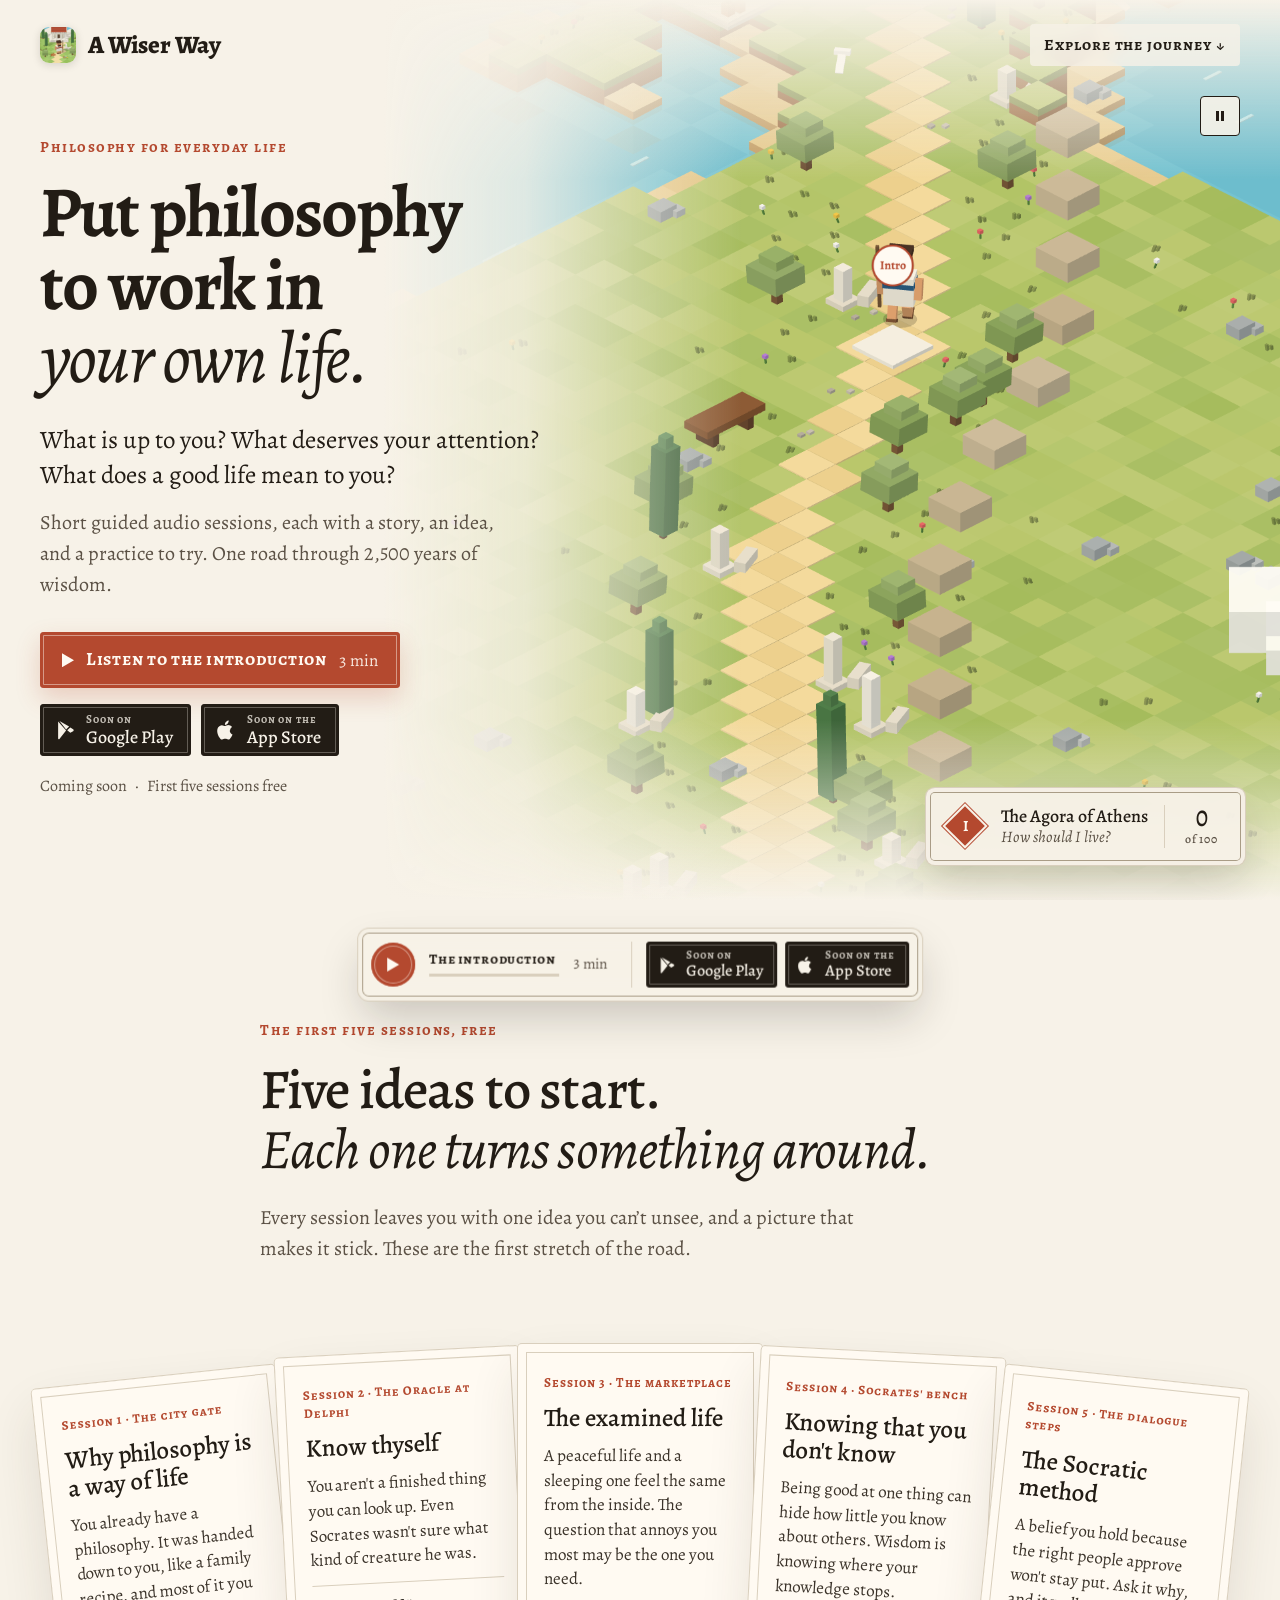
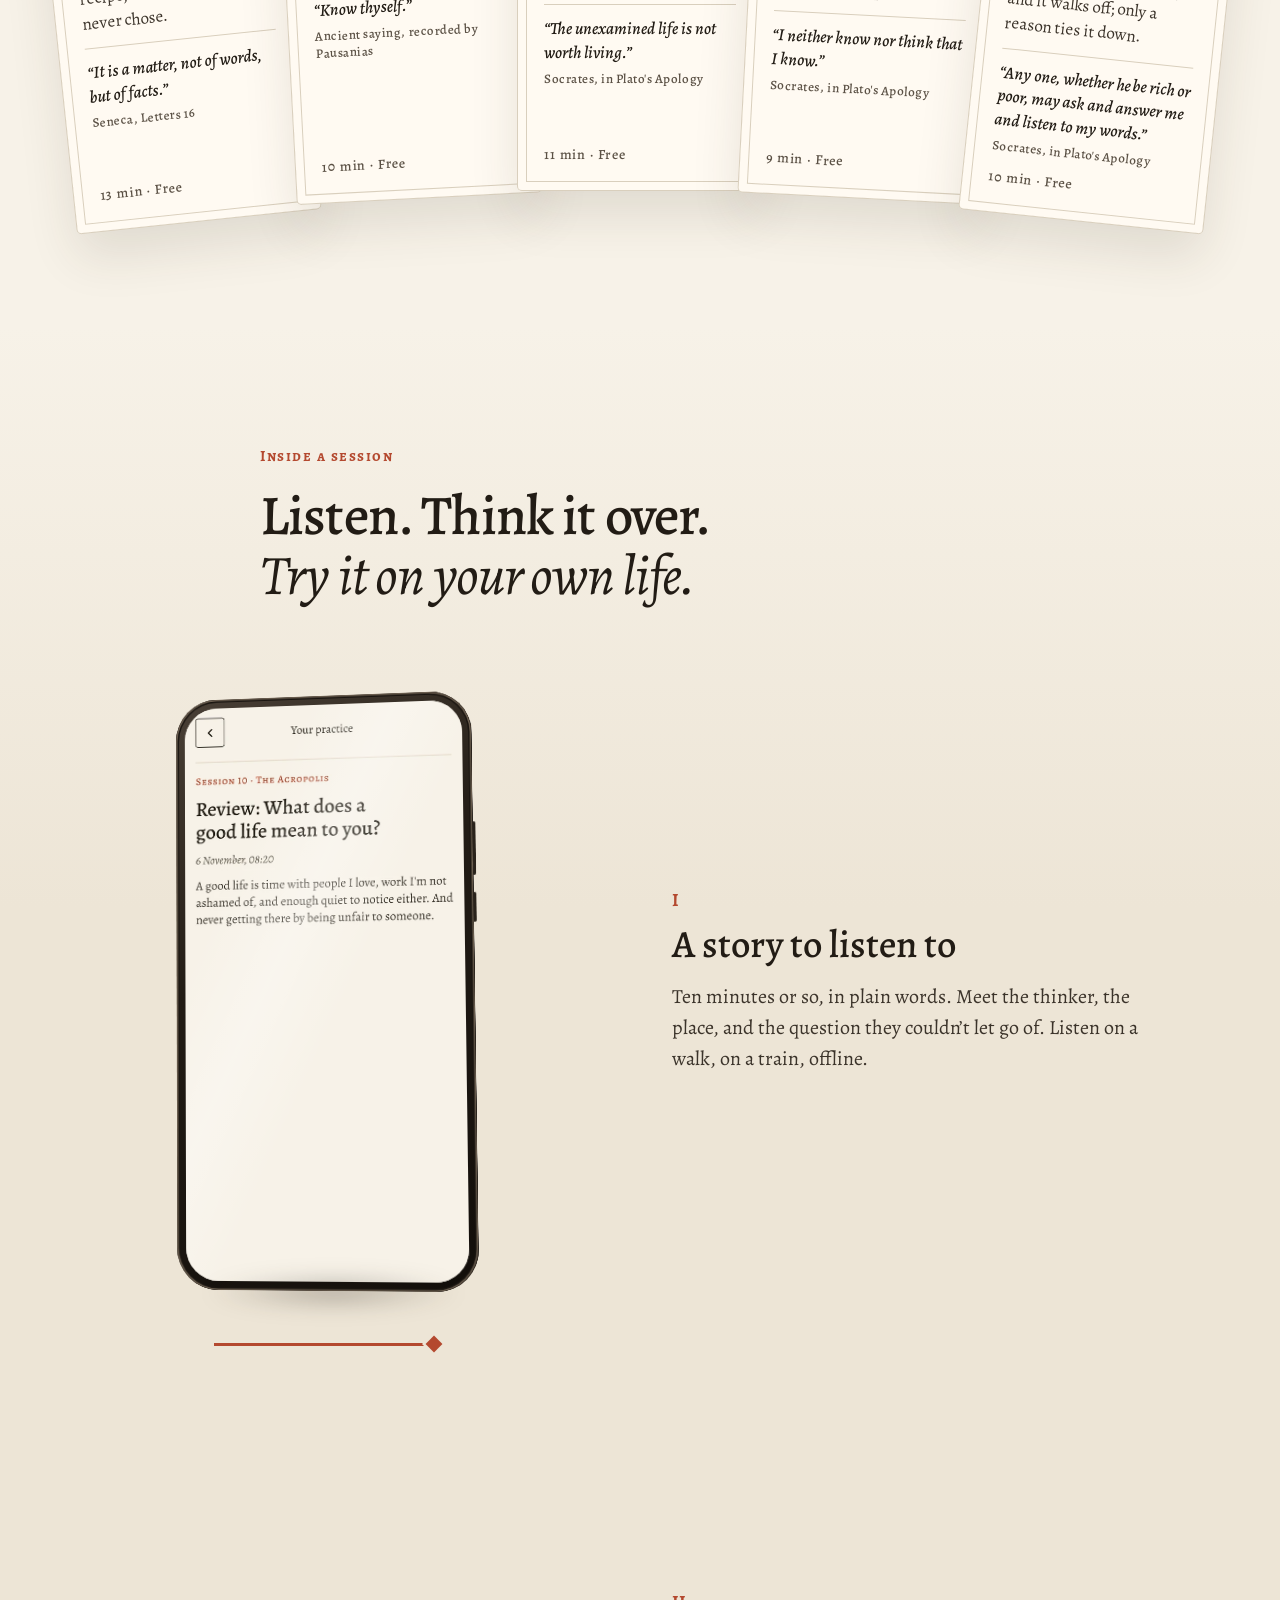
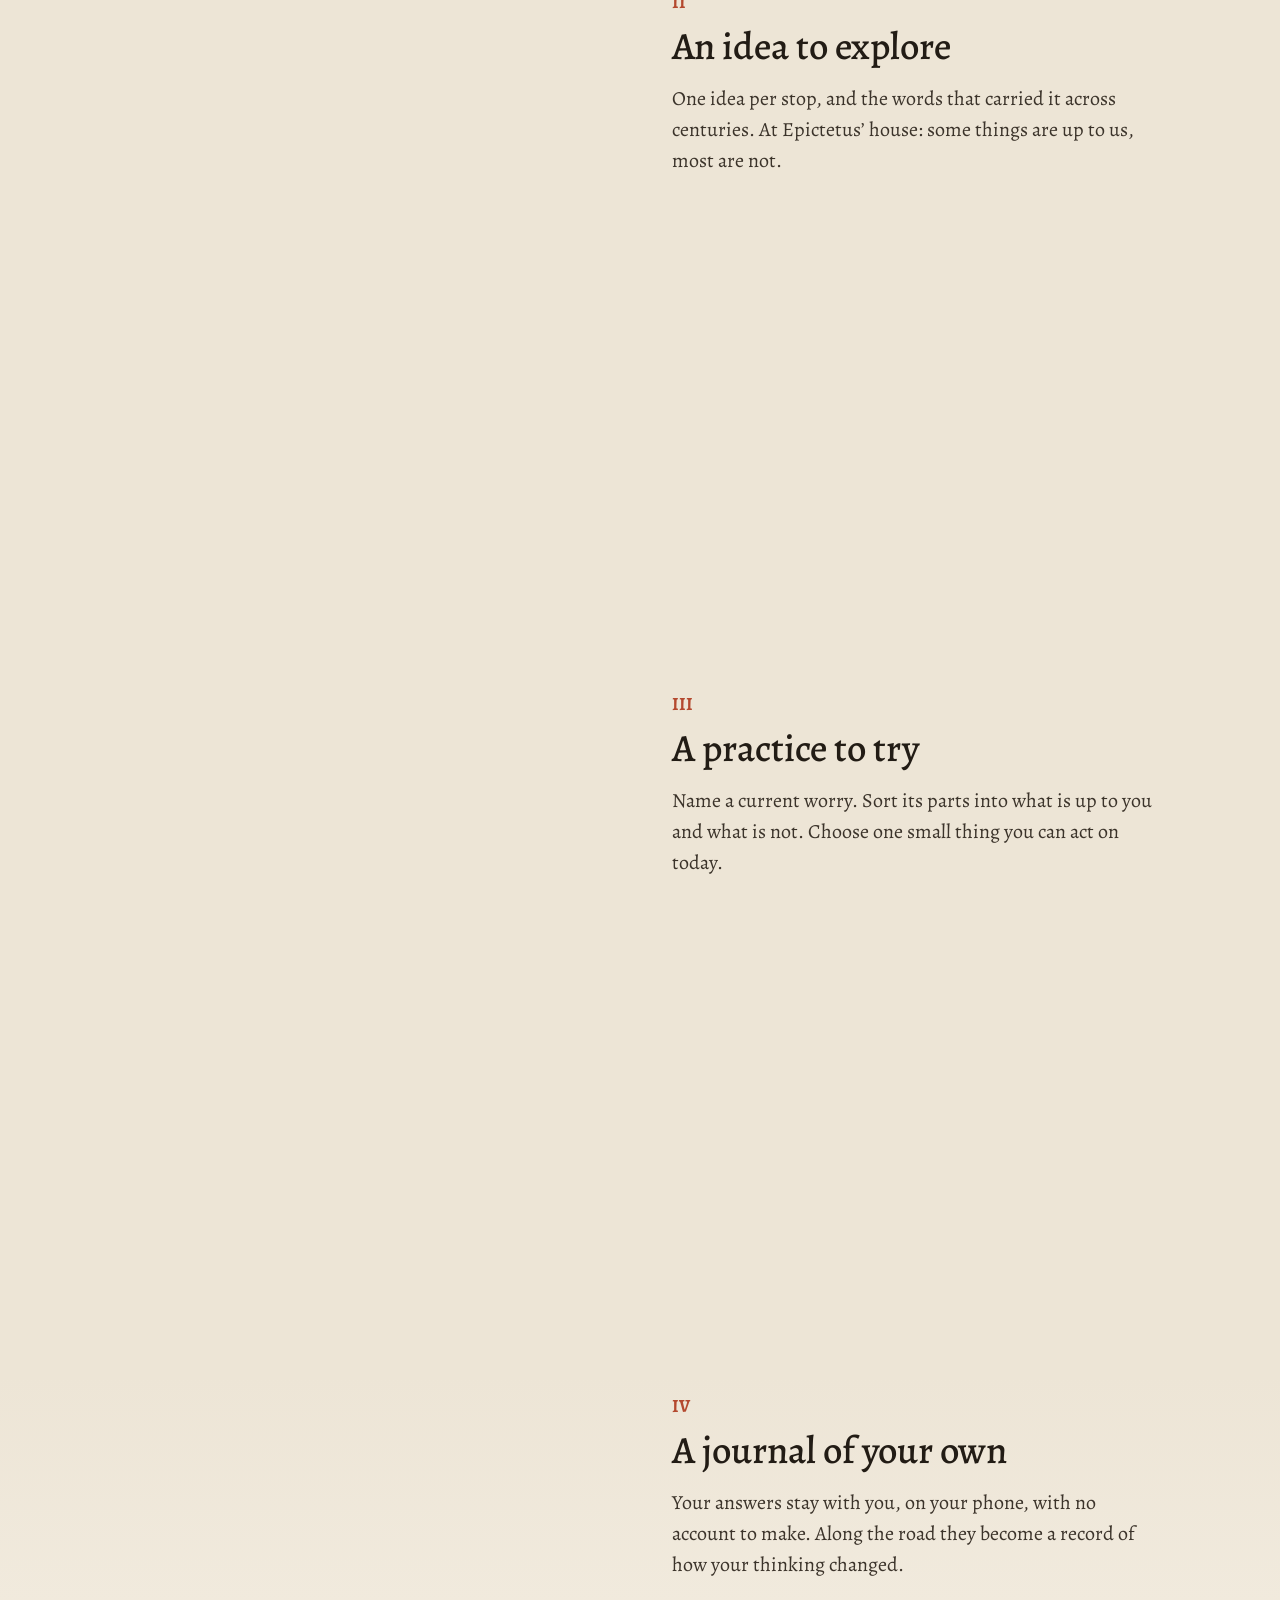
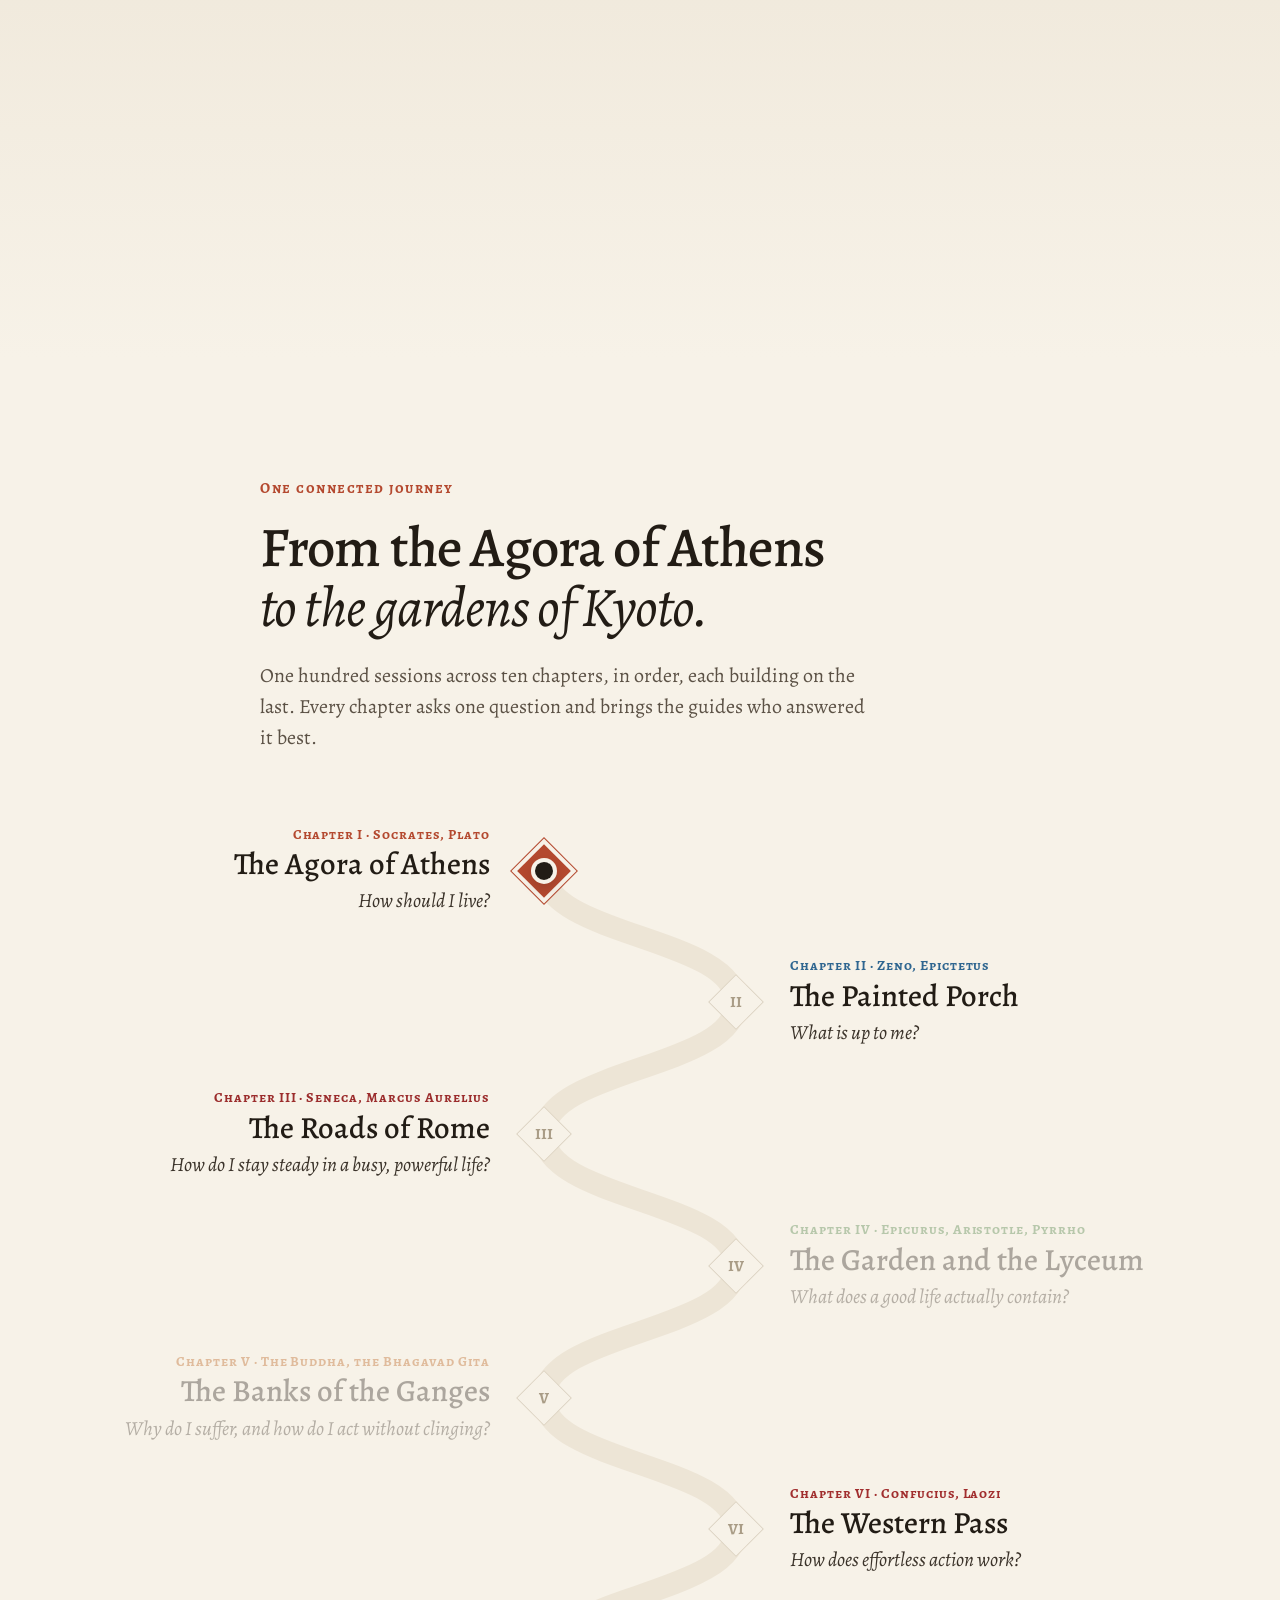
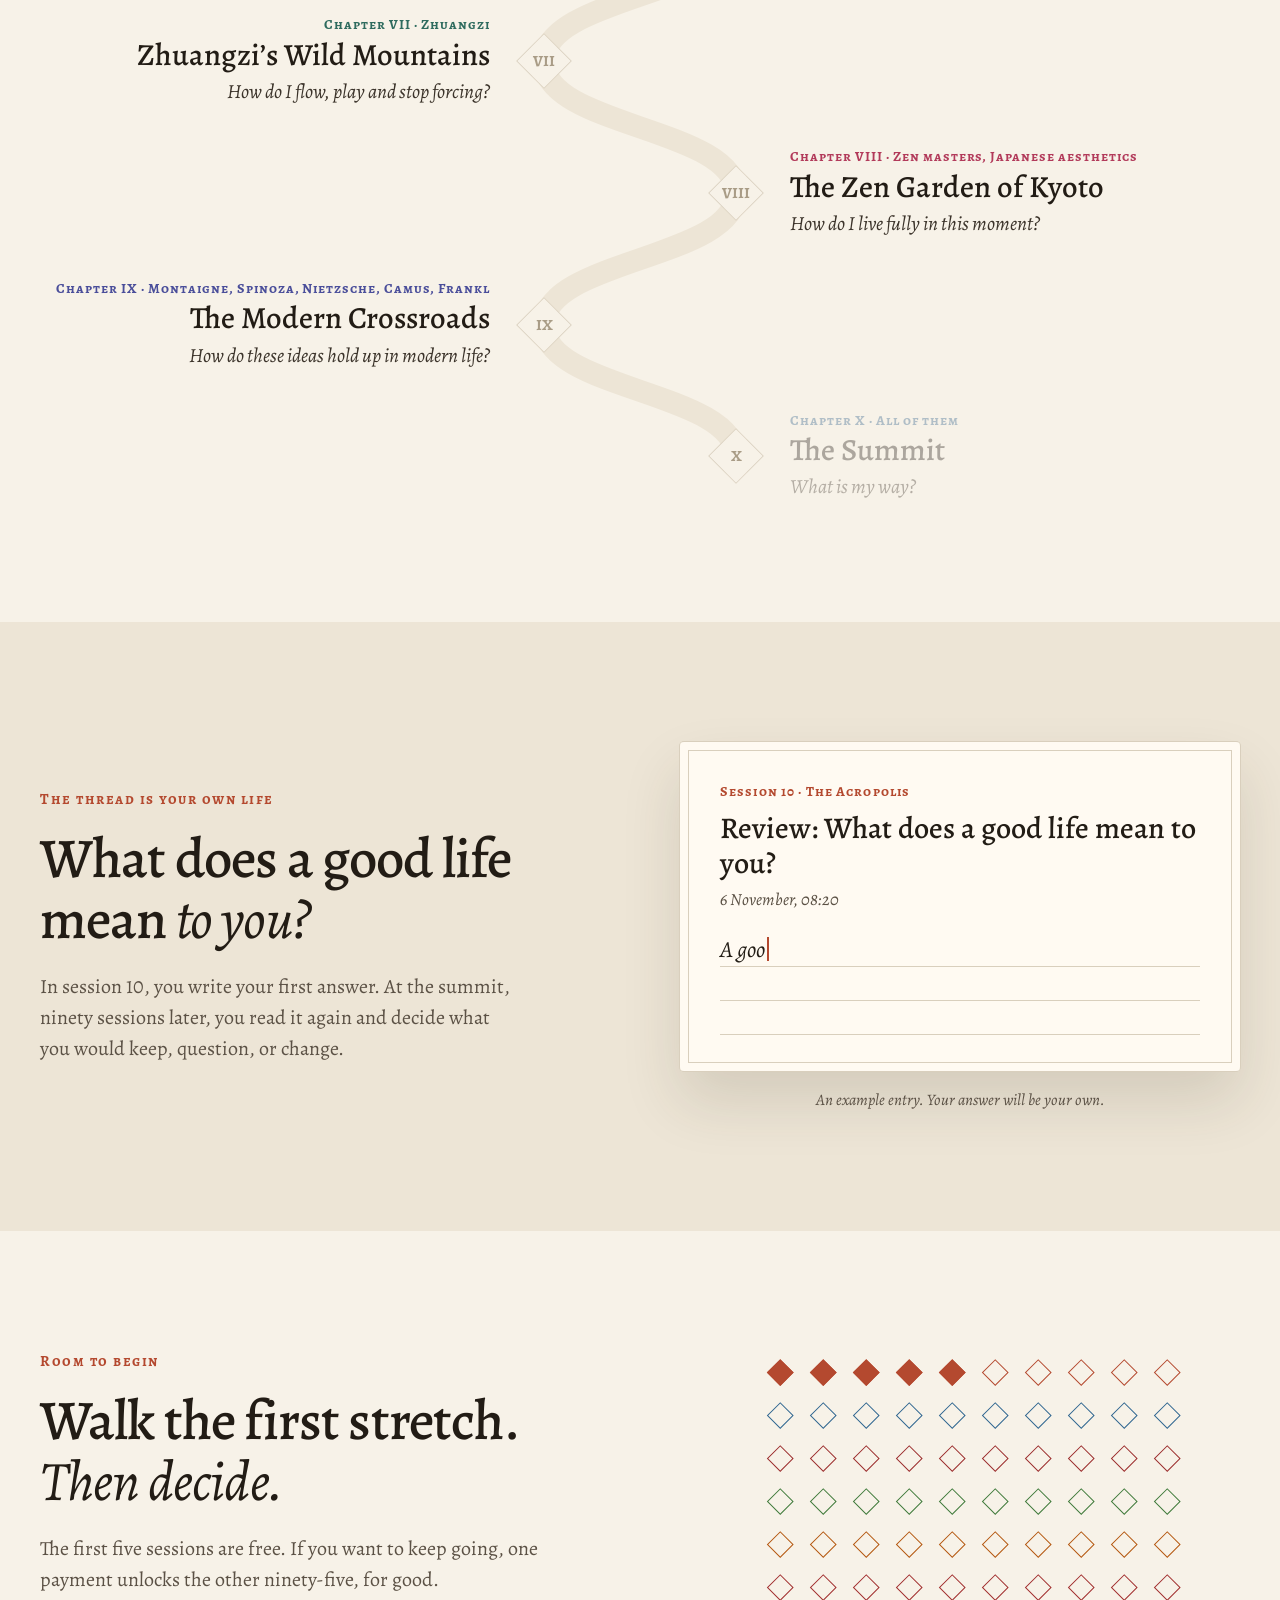
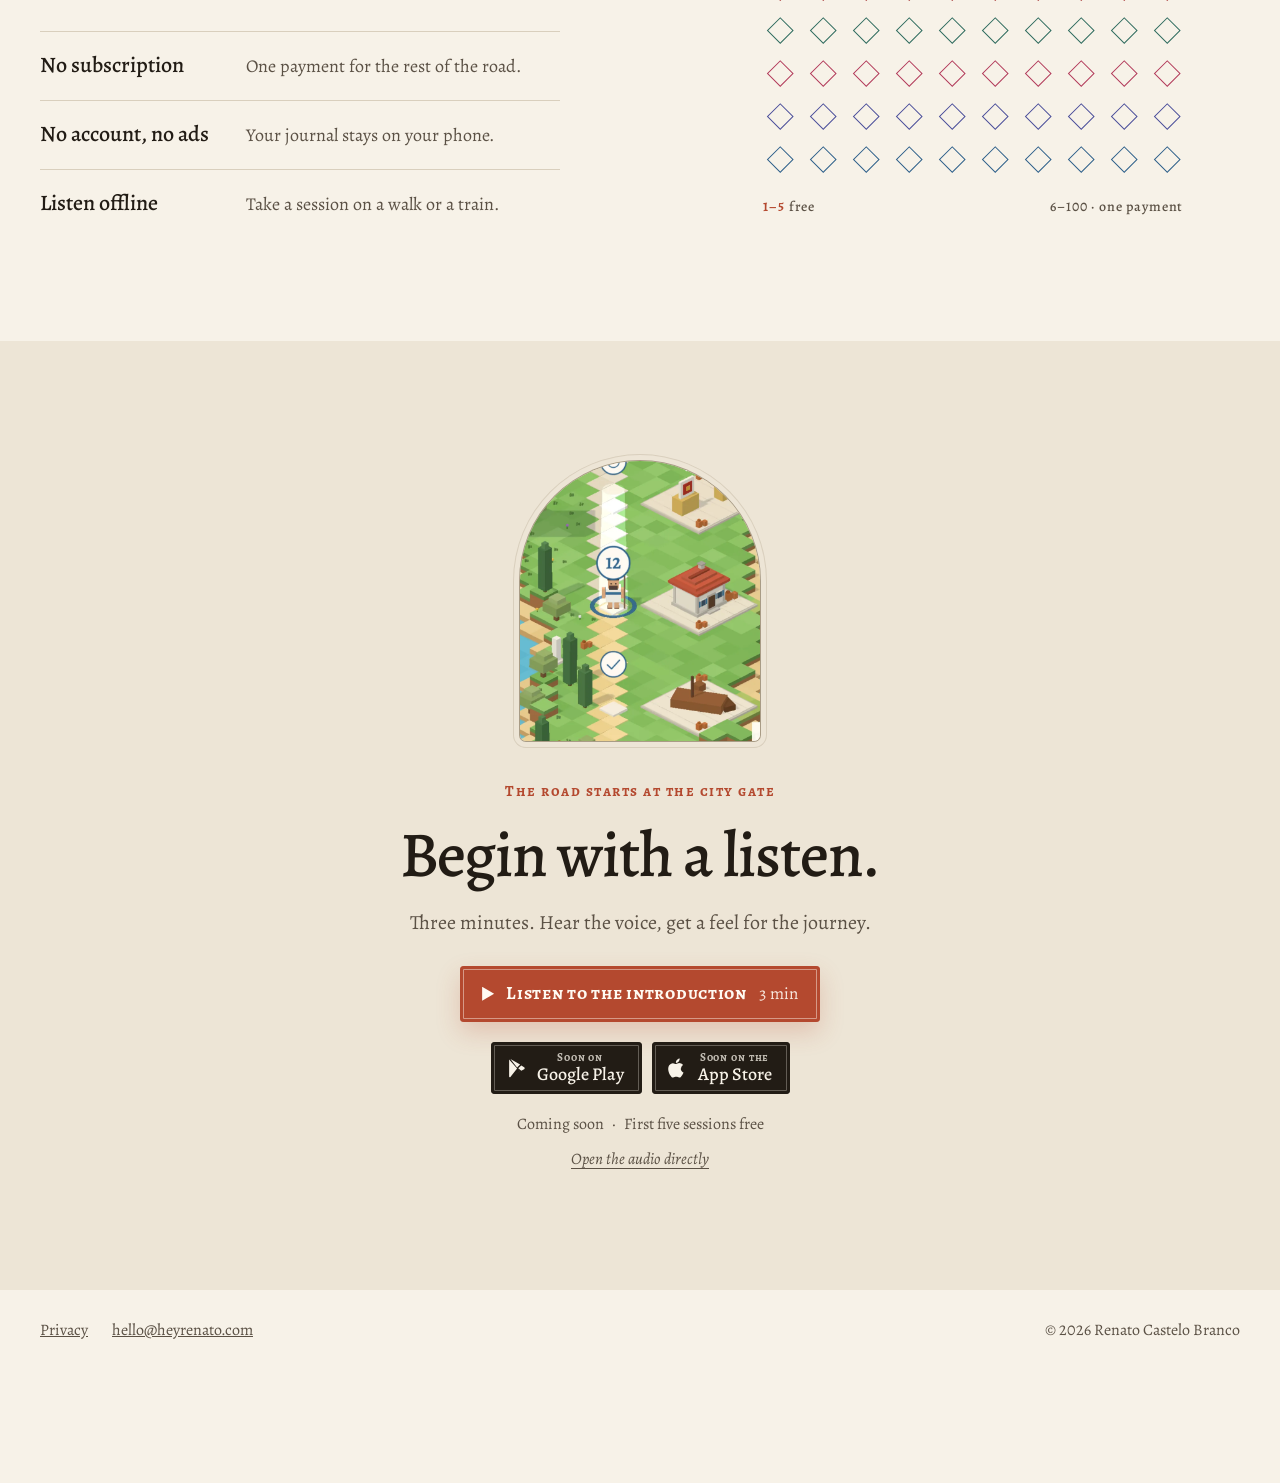
==== commit 275a3b76: "A Wiser Way landing: dock with intro and store buttons, smoother world load, phone hero Built from t" ====
--- a/a-wiser-way/index.html
+++ b/a-wiser-way/index.html
@@ -16,6 +16,7 @@
 <link rel="preconnect" href="https://fonts.gstatic.com" crossorigin>
 <link href="https://fonts.googleapis.com/css2?family=Alegreya:ital,wght@0,400;0,500;0,700;0,800;1,400;1,500&family=Alegreya+SC:wght@500;700&display=swap" rel="stylesheet">
 <link rel="stylesheet" href="landing.css">
+<link rel="preload" href="world.js" as="script">
 </head>
 <body>
 <a class="skip-link" href="#main">Skip to content</a>
@@ -27,7 +28,7 @@
   <section class="hero" id="top" aria-labelledby="hero-title">
     <div class="hero-world" id="world" aria-hidden="true">
       <div class="world-fallback"></div>
-      <iframe id="world-frame" title="The road through A Wiser Way" src="world.html" tabindex="-1"></iframe>
+      <iframe id="world-frame" title="The road through A Wiser Way" data-src="world.html" tabindex="-1"></iframe>
     </div>
     <div class="hero-veil" aria-hidden="true"></div>
     <div class="hero-copy">
@@ -43,7 +44,8 @@
         </div>
         <p class="audio-status" role="status"></p>
       </div>
-      <p class="availability">Coming soon to Google Play <span aria-hidden="true">·</span> First five sessions free</p>
+      <div class="stores"><a class="store" href="#" aria-disabled="true" data-store="play"><svg aria-hidden="true" viewBox="0 0 24 24" width="22" height="22"><path d="M4.5 2.6v18.8c0 .5.5.8 1 .6l10.9-6.3-3.2-3.2zM17.8 15.1l3.1-1.8c.8-.5.8-1.6 0-2.1l-3.1-1.8-3.4 2.9zM5.9 2.1l10.6 6.1-3.3 3.3zm7.3 10.4l3.3 3.3L5.9 21.9z" fill="currentColor"/></svg><span><small>Soon on</small>Google Play</span></a><a class="store" href="#" aria-disabled="true" data-store="apple"><svg aria-hidden="true" viewBox="0 0 24 24" width="22" height="22"><path d="M16.4 12.6c0-2.6 2.1-3.8 2.2-3.9-1.2-1.8-3.1-2-3.7-2-1.6-.2-3.1.9-3.9.9s-2.1-.9-3.4-.9c-1.7 0-3.3 1-4.3 2.6-1.8 3.2-.5 7.9 1.3 10.5.9 1.3 1.9 2.7 3.2 2.6 1.3 0 1.8-.8 3.3-.8s2 .8 3.4.8 2.2-1.3 3.1-2.6c1-1.5 1.4-2.9 1.4-3-.1 0-2.9-1.1-2.9-4.2zM13.9 4.9c.7-.9 1.2-2 1-3.2-1 0-2.3.7-3 1.6-.7.8-1.2 2-1.1 3.1 1.2.1 2.3-.6 3.1-1.5z" fill="currentColor"/></svg><span><small>Soon on the</small>App Store</span></a></div>
+      <p class="availability">Coming soon <span aria-hidden="true">·</span> First five sessions free</p>
     </div>
     <div class="plaque" id="plaque" aria-hidden="true">
       <span class="plaque-numeral">I</span>
@@ -246,15 +248,18 @@
       <h2 id="closing-title">Begin with a listen.</h2>
       <p class="closing-text">Three minutes. Hear the voice, get a feel for the journey.</p>
       <button class="intro-play stamped" type="button" aria-pressed="false" aria-controls="intro-audio"><span class="intro-icon" aria-hidden="true"></span><span class="intro-label">Listen to the introduction</span><span class="intro-time">3 min</span></button>
-      <p class="availability">Coming soon to Google Play</p>
+      <div class="stores stores-center"><a class="store" href="#" aria-disabled="true" data-store="play"><svg aria-hidden="true" viewBox="0 0 24 24" width="22" height="22"><path d="M4.5 2.6v18.8c0 .5.5.8 1 .6l10.9-6.3-3.2-3.2zM17.8 15.1l3.1-1.8c.8-.5.8-1.6 0-2.1l-3.1-1.8-3.4 2.9zM5.9 2.1l10.6 6.1-3.3 3.3zm7.3 10.4l3.3 3.3L5.9 21.9z" fill="currentColor"/></svg><span><small>Soon on</small>Google Play</span></a><a class="store" href="#" aria-disabled="true" data-store="apple"><svg aria-hidden="true" viewBox="0 0 24 24" width="22" height="22"><path d="M16.4 12.6c0-2.6 2.1-3.8 2.2-3.9-1.2-1.8-3.1-2-3.7-2-1.6-.2-3.1.9-3.9.9s-2.1-.9-3.4-.9c-1.7 0-3.3 1-4.3 2.6-1.8 3.2-.5 7.9 1.3 10.5.9 1.3 1.9 2.7 3.2 2.6 1.3 0 1.8-.8 3.3-.8s2 .8 3.4.8 2.2-1.3 3.1-2.6c1-1.5 1.4-2.9 1.4-3-.1 0-2.9-1.1-2.9-4.2zM13.9 4.9c.7-.9 1.2-2 1-3.2-1 0-2.3.7-3 1.6-.7.8-1.2 2-1.1 3.1 1.2.1 2.3-.6 3.1-1.5z" fill="currentColor"/></svg><span><small>Soon on the</small>App Store</span></a></div>
+      <p class="availability">Coming soon <span aria-hidden="true">·</span> First five sessions free</p>
       <a class="audio-download" href="audio/intro.mp3">Open the audio directly</a>
     </div>
   </section>
 </main>
-<div class="mini" id="mini" hidden>
-  <button class="mini-play" type="button" aria-label="Pause the introduction"><span class="intro-icon" aria-hidden="true"></span></button>
-  <span class="mini-text"><span class="mini-label">The introduction</span><span class="mini-bar"><span class="mini-fill"></span></span></span>
-  <span class="mini-time">0:00</span>
+<div class="dock" id="dock" role="region" aria-label="Listen and get the app">
+  <span class="dock-progress" aria-hidden="true"><span class="mini-fill"></span></span>
+  <button class="mini-play" type="button" aria-label="Play the introduction"><span class="intro-icon" aria-hidden="true"></span></button>
+  <span class="mini-text"><span class="mini-label">The introduction</span><span class="mini-bar" aria-hidden="true"><span class="mini-fill"></span></span></span>
+  <span class="mini-time">3 min</span>
+  <div class="stores stores-dock"><a class="store" href="#" aria-disabled="true" data-store="play"><svg aria-hidden="true" viewBox="0 0 24 24" width="22" height="22"><path d="M4.5 2.6v18.8c0 .5.5.8 1 .6l10.9-6.3-3.2-3.2zM17.8 15.1l3.1-1.8c.8-.5.8-1.6 0-2.1l-3.1-1.8-3.4 2.9zM5.9 2.1l10.6 6.1-3.3 3.3zm7.3 10.4l3.3 3.3L5.9 21.9z" fill="currentColor"/></svg><span><small>Soon on</small>Google Play</span></a><a class="store" href="#" aria-disabled="true" data-store="apple"><svg aria-hidden="true" viewBox="0 0 24 24" width="22" height="22"><path d="M16.4 12.6c0-2.6 2.1-3.8 2.2-3.9-1.2-1.8-3.1-2-3.7-2-1.6-.2-3.1.9-3.9.9s-2.1-.9-3.4-.9c-1.7 0-3.3 1-4.3 2.6-1.8 3.2-.5 7.9 1.3 10.5.9 1.3 1.9 2.7 3.2 2.6 1.3 0 1.8-.8 3.3-.8s2 .8 3.4.8 2.2-1.3 3.1-2.6c1-1.5 1.4-2.9 1.4-3-.1 0-2.9-1.1-2.9-4.2zM13.9 4.9c.7-.9 1.2-2 1-3.2-1 0-2.3.7-3 1.6-.7.8-1.2 2-1.1 3.1 1.2.1 2.3-.6 3.1-1.5z" fill="currentColor"/></svg><span><small>Soon on the</small>App Store</span></a></div>
 </div>
 <footer class="site-footer wrap"><a href="privacy/">Privacy</a><a href="mailto:hello@heyrenato.com">hello@heyrenato.com</a><span>© 2026 Renato Castelo Branco</span></footer>
 <script src="landing.js" defer></script>
--- a/a-wiser-way/landing.css
+++ b/a-wiser-way/landing.css
@@ -31,11 +31,12 @@
 .text-link{font:700 16px var(--caps);text-decoration:none;letter-spacing:.06em;padding:10px 14px;border-radius:4px;background:rgba(247,242,232,.8);backdrop-filter:blur(6px)}.text-link:hover{text-decoration:underline;text-underline-offset:4px}
 
 /* Hero: the app's own living world, full bleed. */
-.hero{position:relative;min-height:max(700px,100svh);display:flex;align-items:center;overflow:hidden;isolation:isolate;background:var(--sky)}
+.hero{position:relative;min-height:max(700px,100svh);display:flex;align-items:center;overflow:hidden;isolation:isolate;background:var(--paper)}
 .hero-world{position:absolute;inset:0;z-index:-2;transform-origin:68% 50%;will-change:transform}
-.hero-world iframe{position:absolute;top:0;left:0;width:136%;height:100%;border:0;pointer-events:none;opacity:0;transition:opacity 1.4s}
-.hero-world.live:not(.failed) iframe{opacity:1}.hero-world.resetting iframe{opacity:0;transition:opacity .8s}
-.world-fallback{position:absolute;inset:0;background:url(img/fallback.webp) 72% center/cover no-repeat}
+.hero-world iframe{position:absolute;top:0;left:0;width:136%;height:100%;border:0;pointer-events:none;opacity:0;transform:scale(1.04);transition:opacity 1.6s,transform 2.4s var(--ease)}
+.hero-world.live:not(.failed) iframe{opacity:1;transform:none}.hero-world.resetting iframe{opacity:0;transition:opacity .8s}
+.world-fallback{position:absolute;inset:0;background:72% center/cover no-repeat;opacity:0;transition:opacity 1s}
+.hero-world.failed .world-fallback,html:not(.js) .world-fallback{background-image:url(img/fallback.webp);opacity:1}
 .hero-veil{position:absolute;inset:0;z-index:-1;pointer-events:none;background:linear-gradient(90deg,var(--paper) 0,var(--paper) 30%,rgba(247,242,232,.82) 41%,rgba(247,242,232,0) 58%),linear-gradient(var(--paper),rgba(247,242,232,0) 20%),linear-gradient(rgba(247,242,232,0) 80%,var(--paper))}
 .hero-copy{width:min(1200px,calc(100% - 64px));margin-inline:auto;padding-block:132px 96px}
 .hero-copy>*{max-width:560px}
@@ -168,16 +169,27 @@
 .closing-text{color:var(--ink3);margin:18px auto 28px}
 .audio-download{display:inline-block;font:italic 16px var(--serif);color:var(--ink3);margin-top:12px;text-underline-offset:4px}
 
-/* Keeps playing while you read. */
-.mini{position:fixed;left:50%;bottom:max(16px,env(safe-area-inset-bottom));z-index:10;display:flex;align-items:center;gap:14px;padding:8px 20px 8px 8px;background:var(--ink);color:var(--paper);border-radius:999px;box-shadow:0 18px 40px rgba(34,28,21,.35);transform:translate(-50%,160%);transition:transform .6s var(--ease)}
-.mini.is-on{transform:translate(-50%,0)}
-.mini-play{width:44px;height:44px;display:grid;place-items:center;border:0;border-radius:50%;background:var(--accent);color:var(--leaf);cursor:pointer;box-shadow:inset 0 0 0 3px var(--accent),inset 0 0 0 4px rgba(255,250,242,.45)}
-.mini-text{display:flex;flex-direction:column;gap:6px}
+/* Store buttons: placeholders until the listings exist. */
+.stores{display:flex;flex-wrap:wrap;gap:10px;margin-top:16px}.stores-center{justify-content:center;margin-top:20px}
+.store{display:inline-flex;align-items:center;gap:10px;min-height:52px;padding:0 18px 0 14px;border-radius:4px;background:var(--ink);color:var(--paper);text-decoration:none;box-shadow:inset 0 0 0 3px var(--ink),inset 0 0 0 4px rgba(247,242,232,.3);transition:transform .25s var(--ease),background .25s}
+.store:hover{background:#3B332A;box-shadow:inset 0 0 0 3px #3B332A,inset 0 0 0 4px rgba(247,242,232,.3);transform:translateY(-2px)}
+.store svg{flex:none}.store span{display:flex;flex-direction:column;font:500 18px/1.1 var(--serif);white-space:nowrap}
+.store small{font:700 11px/1.3 var(--caps);letter-spacing:.08em;opacity:.75}
+.store[aria-disabled="true"]{cursor:default}
+
+/* The dock: the introduction and the stores, on screen everywhere past the hero. */
+.dock{position:fixed;left:50%;bottom:max(16px,env(safe-area-inset-bottom));z-index:10;display:flex;align-items:center;gap:14px;padding:8px 8px 8px 8px;background:rgba(247,242,232,.96);backdrop-filter:blur(8px);border-radius:6px;box-shadow:0 0 0 1px var(--dot),0 0 0 5px rgba(247,242,232,.96),0 0 0 6px var(--line),0 20px 44px rgba(34,28,21,.22);transform:translate(-50%,180%);transition:transform .6s var(--ease)}
+.dock.is-on{transform:translate(-50%,0)}
+.mini-play{width:44px;height:44px;flex:none;display:grid;place-items:center;border:0;border-radius:50%;background:var(--accent);color:var(--leaf);cursor:pointer;box-shadow:inset 0 0 0 3px var(--accent),inset 0 0 0 4px rgba(255,250,242,.45)}
+.mini-text{display:flex;flex-direction:column;gap:7px}
 .mini-label{font:700 14px/1 var(--caps);letter-spacing:.06em;white-space:nowrap}
-.mini-bar{width:150px;height:2px;background:rgba(247,242,232,.25);position:relative}.mini-fill{position:absolute;left:0;top:0;bottom:0;width:0;background:var(--paper)}
-.mini-time{font-size:15px;font-variant-numeric:tabular-nums;opacity:.8;min-width:36px}
-
-.site-footer{padding-block:28px 96px;display:flex;gap:24px;flex-wrap:wrap;font-size:16px;color:var(--ink3)}.site-footer span{margin-left:auto}
+.mini-bar{width:130px;height:3px;background:var(--line);position:relative}.mini-fill{position:absolute;left:0;top:0;bottom:0;width:0;background:var(--accent)}
+.mini-time{font-size:15px;font-variant-numeric:tabular-nums;color:var(--ink3);min-width:44px;white-space:nowrap}
+.dock-progress{display:none}
+.stores-dock{margin:0;padding-left:14px;border-left:1px solid var(--line);flex-wrap:nowrap;gap:8px}
+.stores-dock .store{min-height:46px;padding:0 14px 0 11px}.stores-dock .store span{font-size:16px}.stores-dock svg{width:19px;height:19px}
+
+.site-footer{padding-block:28px 140px;display:flex;gap:24px;flex-wrap:wrap;font-size:16px;color:var(--ink3)}.site-footer span{margin-left:auto}
 .policy{max-width:760px;padding-block:56px 80px}.policy h1{font-size:48px;margin-bottom:28px}.policy h2{font-size:28px;margin-top:32px;margin-bottom:12px}.policy p,.policy ul{margin-bottom:18px}
 
 @media(max-width:1100px){
@@ -200,18 +212,18 @@
   .masthead{padding:16px 20px}
   .wordmark{font-size:22px}.wordmark img{width:30px;height:30px}
   .text-link{font-size:13px;padding:8px 10px;white-space:nowrap}
-  .hero{display:block;min-height:0;background:var(--paper)}
-  .hero-world{bottom:auto;height:64svh;background:var(--sky)}
-  .hero-world iframe{width:100%}
-  .hero-veil{background:linear-gradient(var(--paper),rgba(247,242,232,0) 14%),linear-gradient(rgba(247,242,232,0) calc(64svh - 270px),rgba(247,242,232,.9) calc(64svh - 120px),var(--paper) calc(64svh - 40px))}
-  .hero-copy{padding-block:calc(64svh - 170px) 56px}
+  .hero{display:block;min-height:0}
+  .hero-world{bottom:auto;height:58svh;overflow:hidden}
+  .hero-world iframe{width:100%;height:160%}  /* the camera frames the traveller high; a taller frame brings him to the band's middle */
+  .hero-veil{bottom:auto;height:58svh;background:linear-gradient(var(--paper),rgba(247,242,232,0) 18%),linear-gradient(rgba(247,242,232,0) calc(100% - 90px),var(--paper))}
+  .hero-copy{padding-block:calc(58svh + 44px) 56px}
   .hero h1{font-size:clamp(42px,11.5vw,60px)}
   .hero-lede{font-size:22px;margin-top:20px}.hero-description{font-size:18px}
   .listen{margin-top:26px}.stamped{font-size:16px;padding:0 16px;gap:10px}.intro-time{font-size:16px}
-  .plaque{top:74px;bottom:auto;left:20px;right:72px;max-width:none;gap:10px;padding:8px 12px 8px 8px}
+  .plaque{top:calc(58svh - 34px);bottom:auto;left:20px;right:20px;max-width:none;gap:10px;padding:8px 12px 8px 8px}
   .plaque-numeral{--size:34px;font-size:13px}.plaque-name{font-size:16px}.plaque-question{font-size:14px}
   .plaque-count{font-size:20px;min-width:44px;padding-left:10px}
-  .motion-toggle{top:76px;right:20px}
+  .motion-toggle{top:auto;bottom:auto;top:calc(58svh - 92px);right:20px}
   .deck{margin-top:32px;padding-inline:20px}.card{flex-basis:78vw;min-height:400px}
   .how-layout{grid-template-columns:1fr;gap:0;margin-top:8px}
   .stage{top:0;height:56svh;z-index:1;background:linear-gradient(var(--sand) 82%,rgba(237,229,214,0))}
@@ -227,7 +239,11 @@
   .page-inner{padding:28px 24px}.page-title{font-size:25px}.page-entry{font-size:20px;line-height:30px;background:repeating-linear-gradient(transparent 0 29px,var(--line) 29px 30px)}
   .hundred{gap:6px}
   .site-footer{gap:18px}.site-footer span{margin-left:0;flex-basis:100%}
-  .mini-bar{width:96px}
+  .dock{left:8px;right:8px;bottom:max(8px,env(safe-area-inset-bottom));gap:8px;padding:6px;transform:translateY(180%);overflow:hidden}.dock.is-on{transform:none}
+  .dock .mini-text{display:none}.dock-progress{display:block;position:absolute;left:0;right:0;top:0;height:3px}.dock .mini-time{min-width:0;font-size:14px}
+  .mini-play{width:42px;height:42px}
+  .stores-dock{margin-left:auto;padding-left:8px;gap:6px}.stores-dock .store{min-height:44px;padding:0 10px 0 8px;gap:7px}.stores-dock .store span{font-size:14px}.stores-dock .store small{font-size:9px}.stores-dock svg{width:17px;height:17px}
+  .stores .store{flex:1 1 150px;justify-content:center}.stores-dock .store{flex:0 1 auto}
 }
 @media(prefers-reduced-motion:reduce){
   html{scroll-behavior:auto}
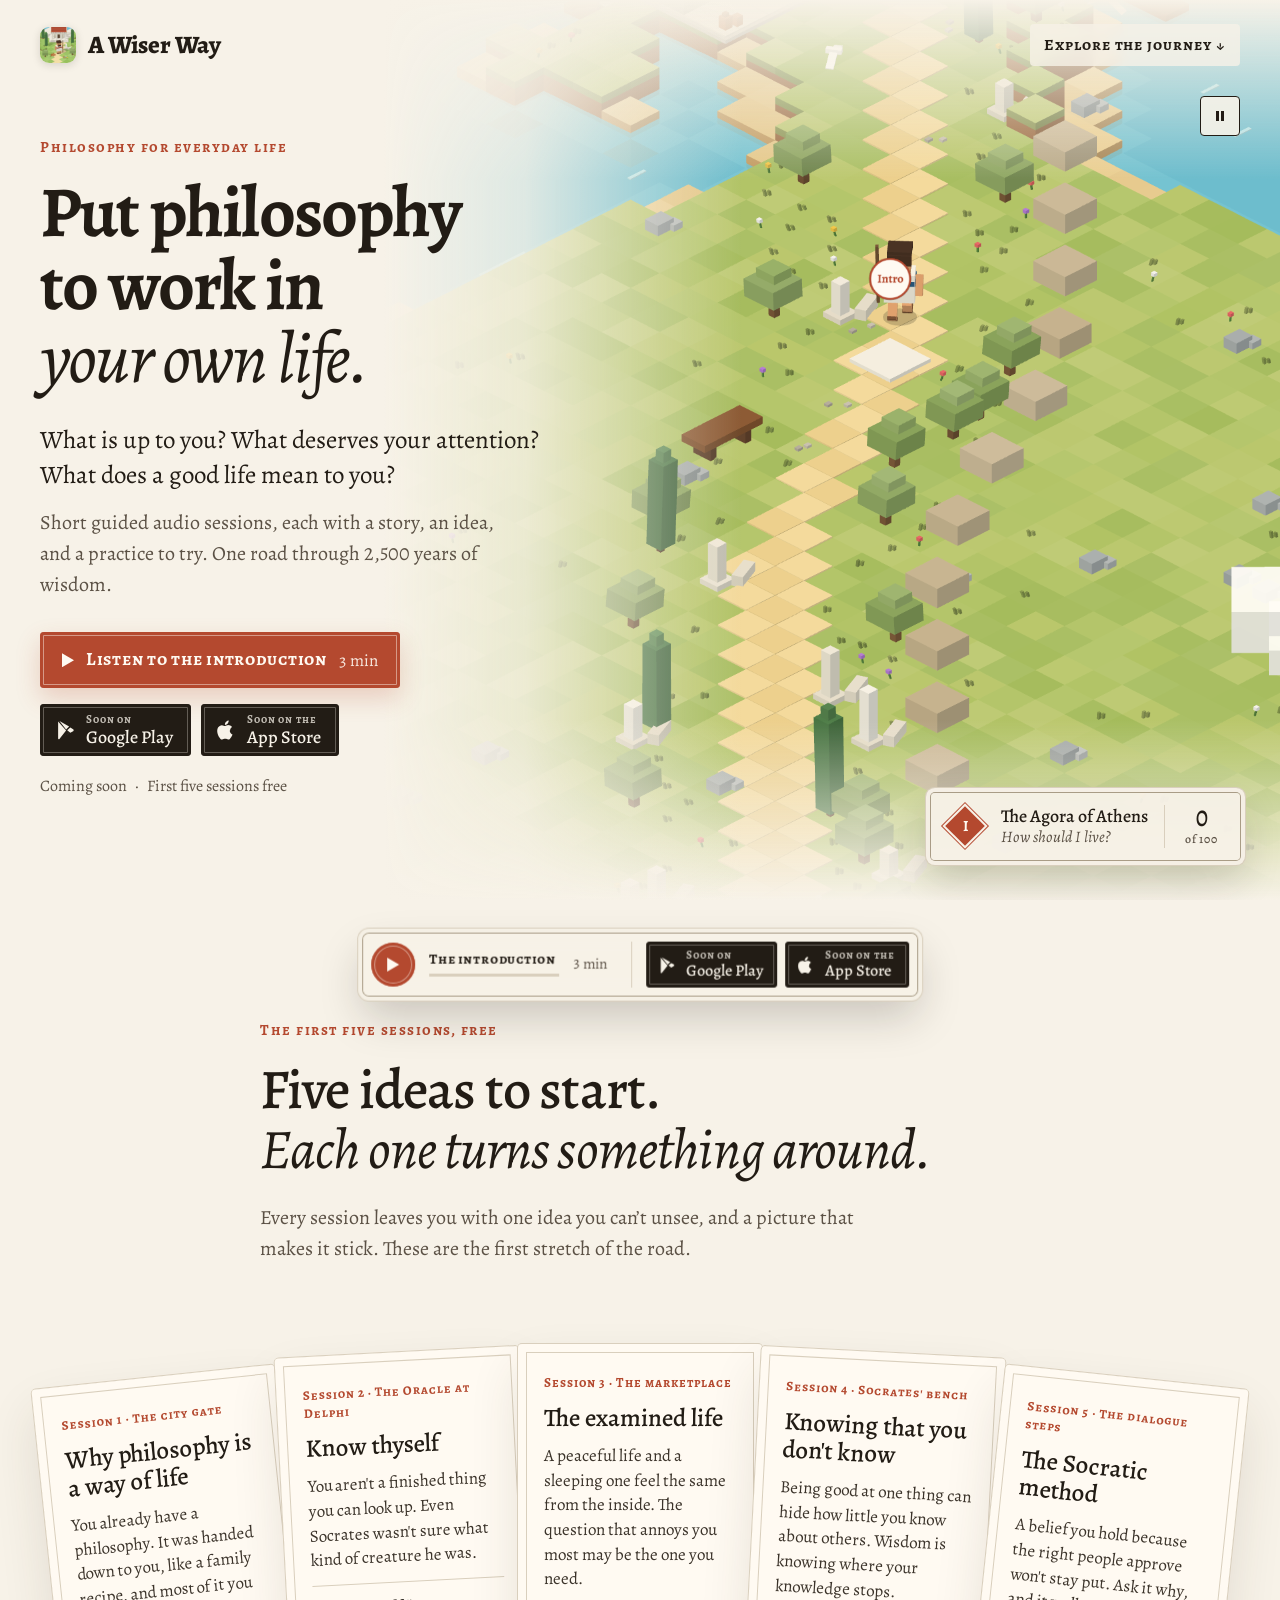
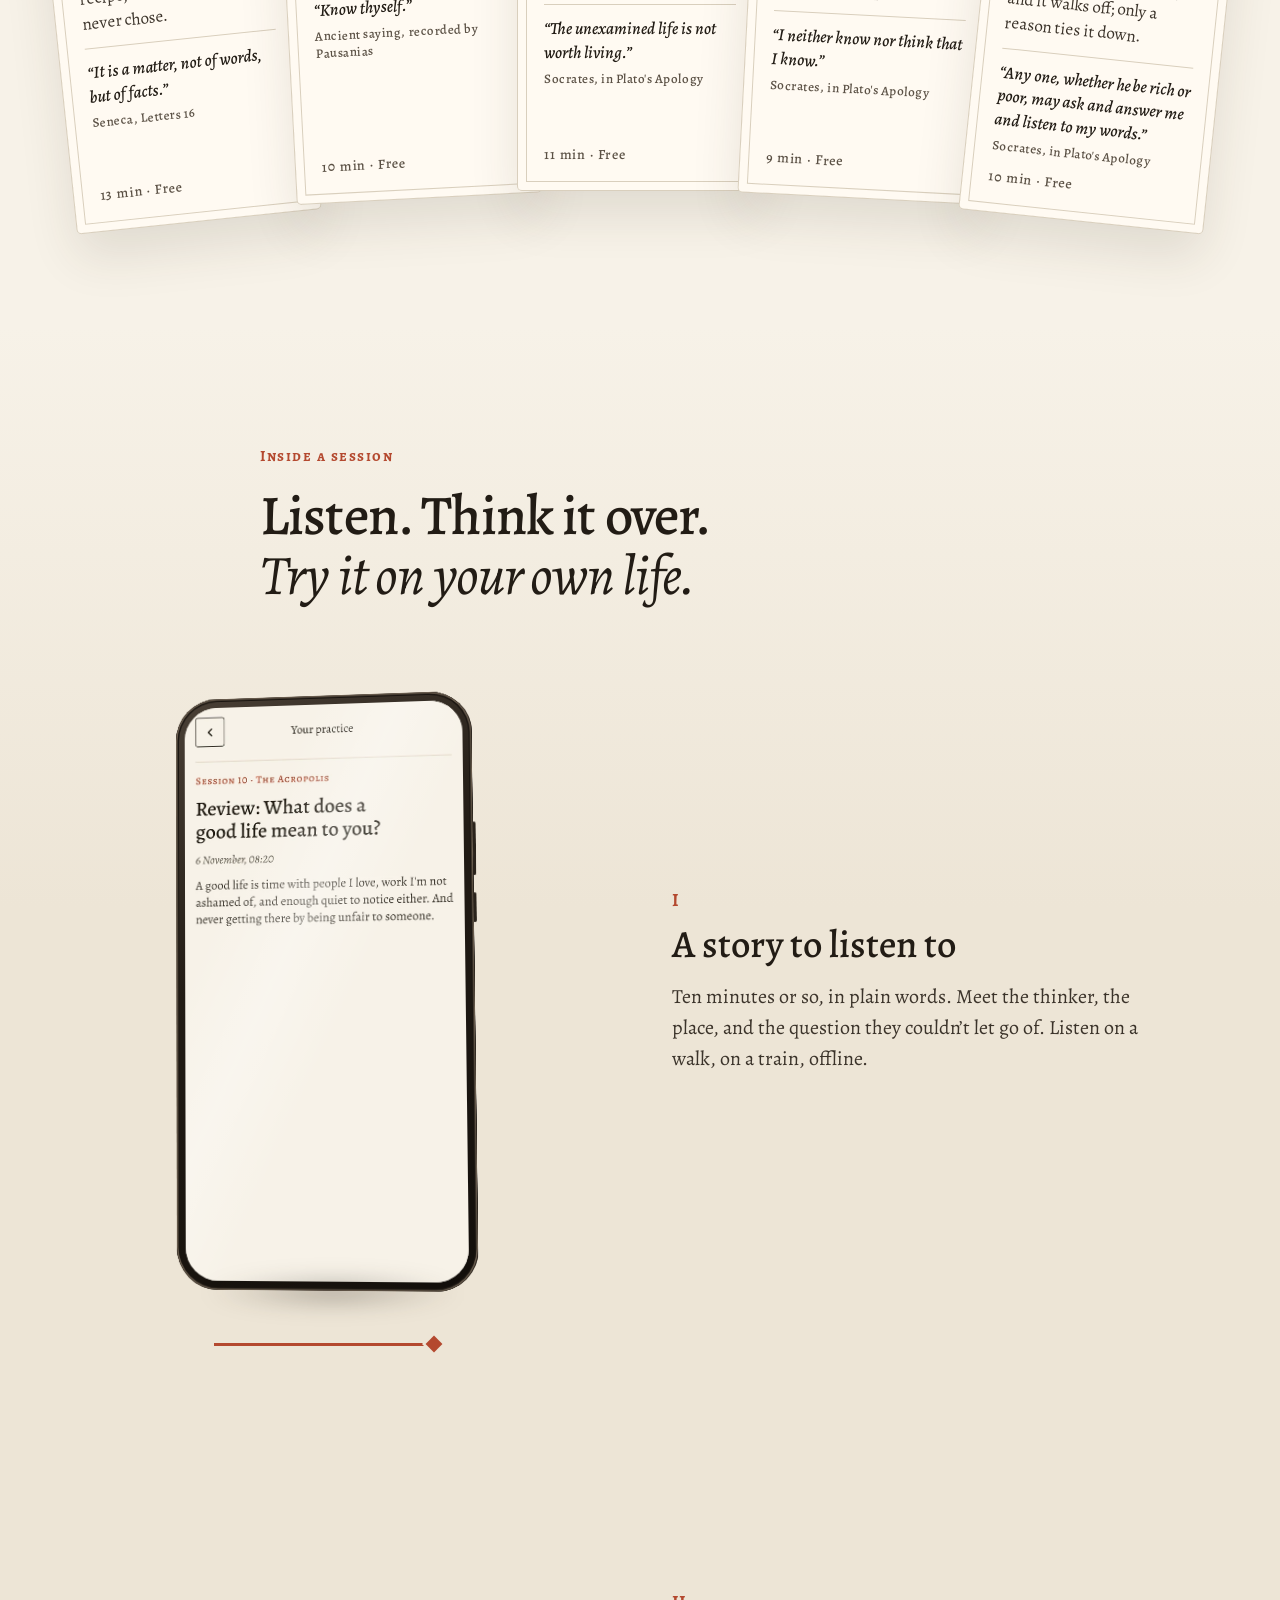
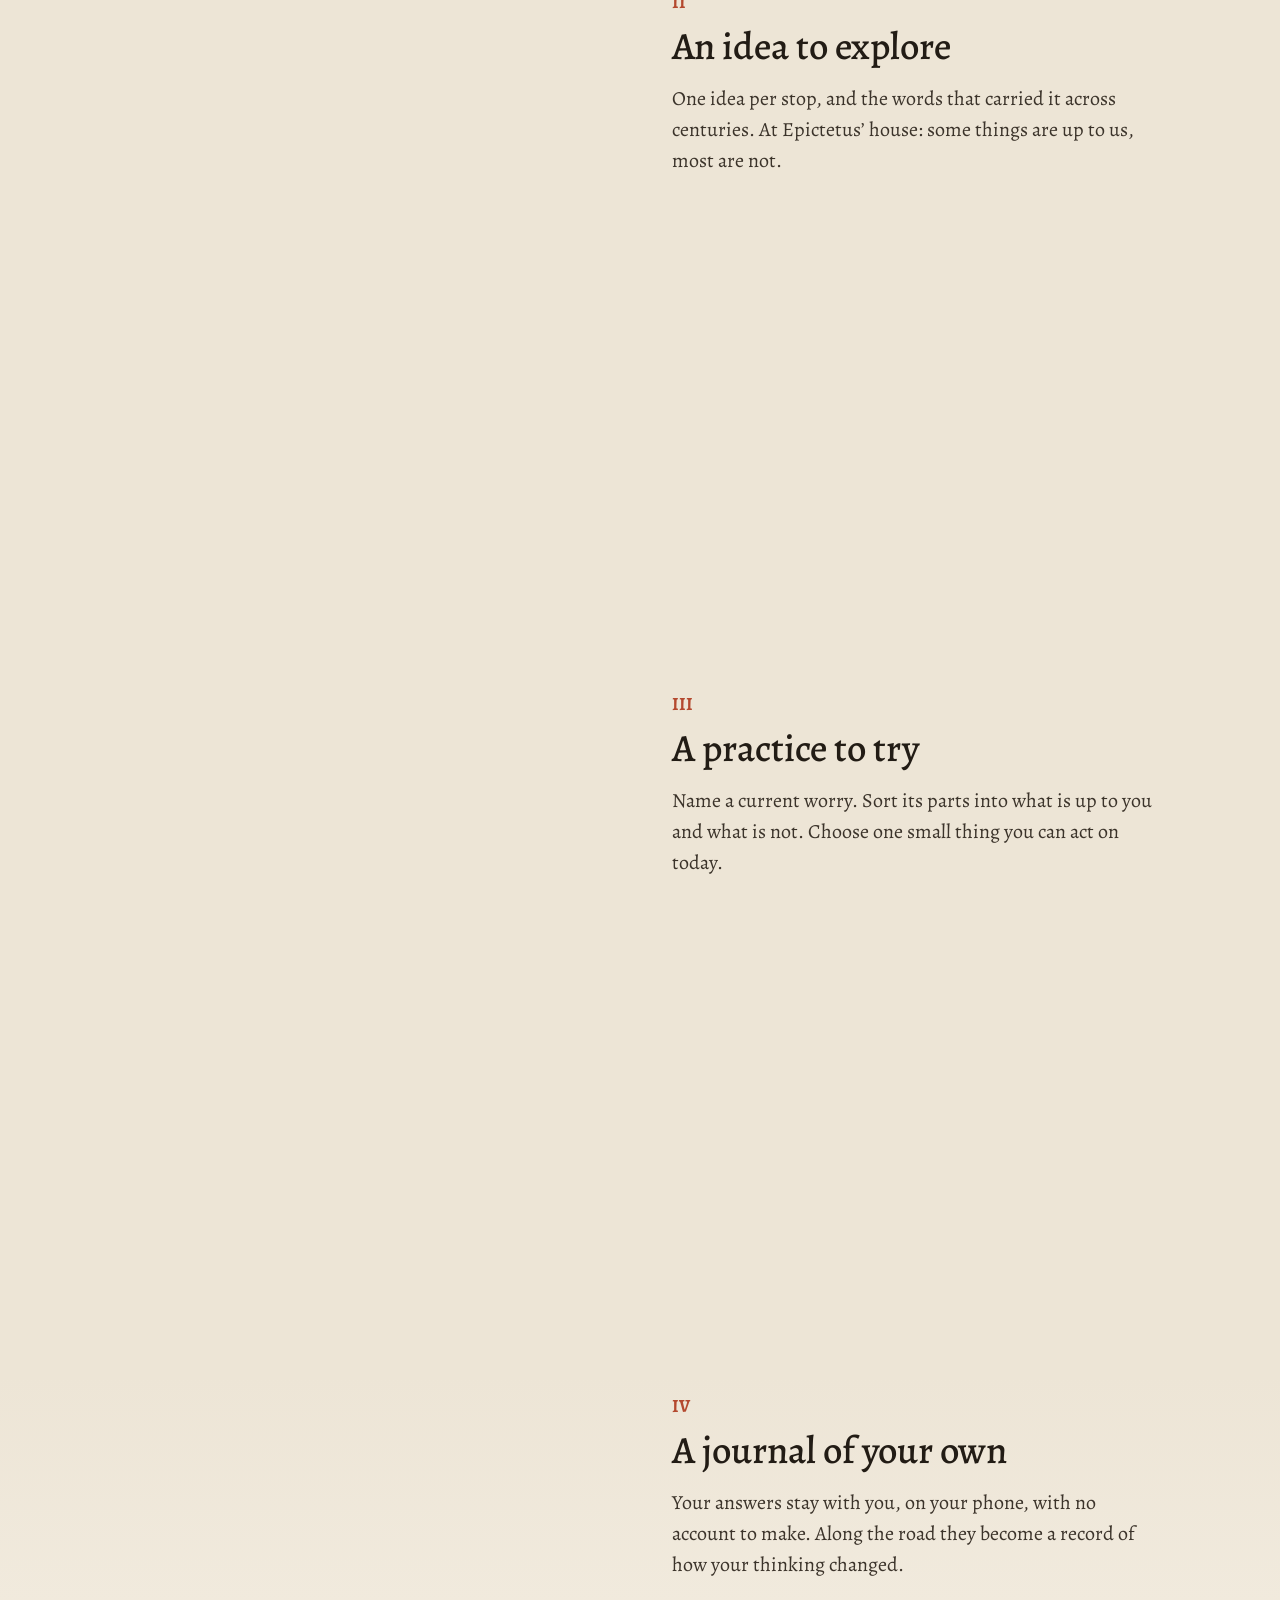
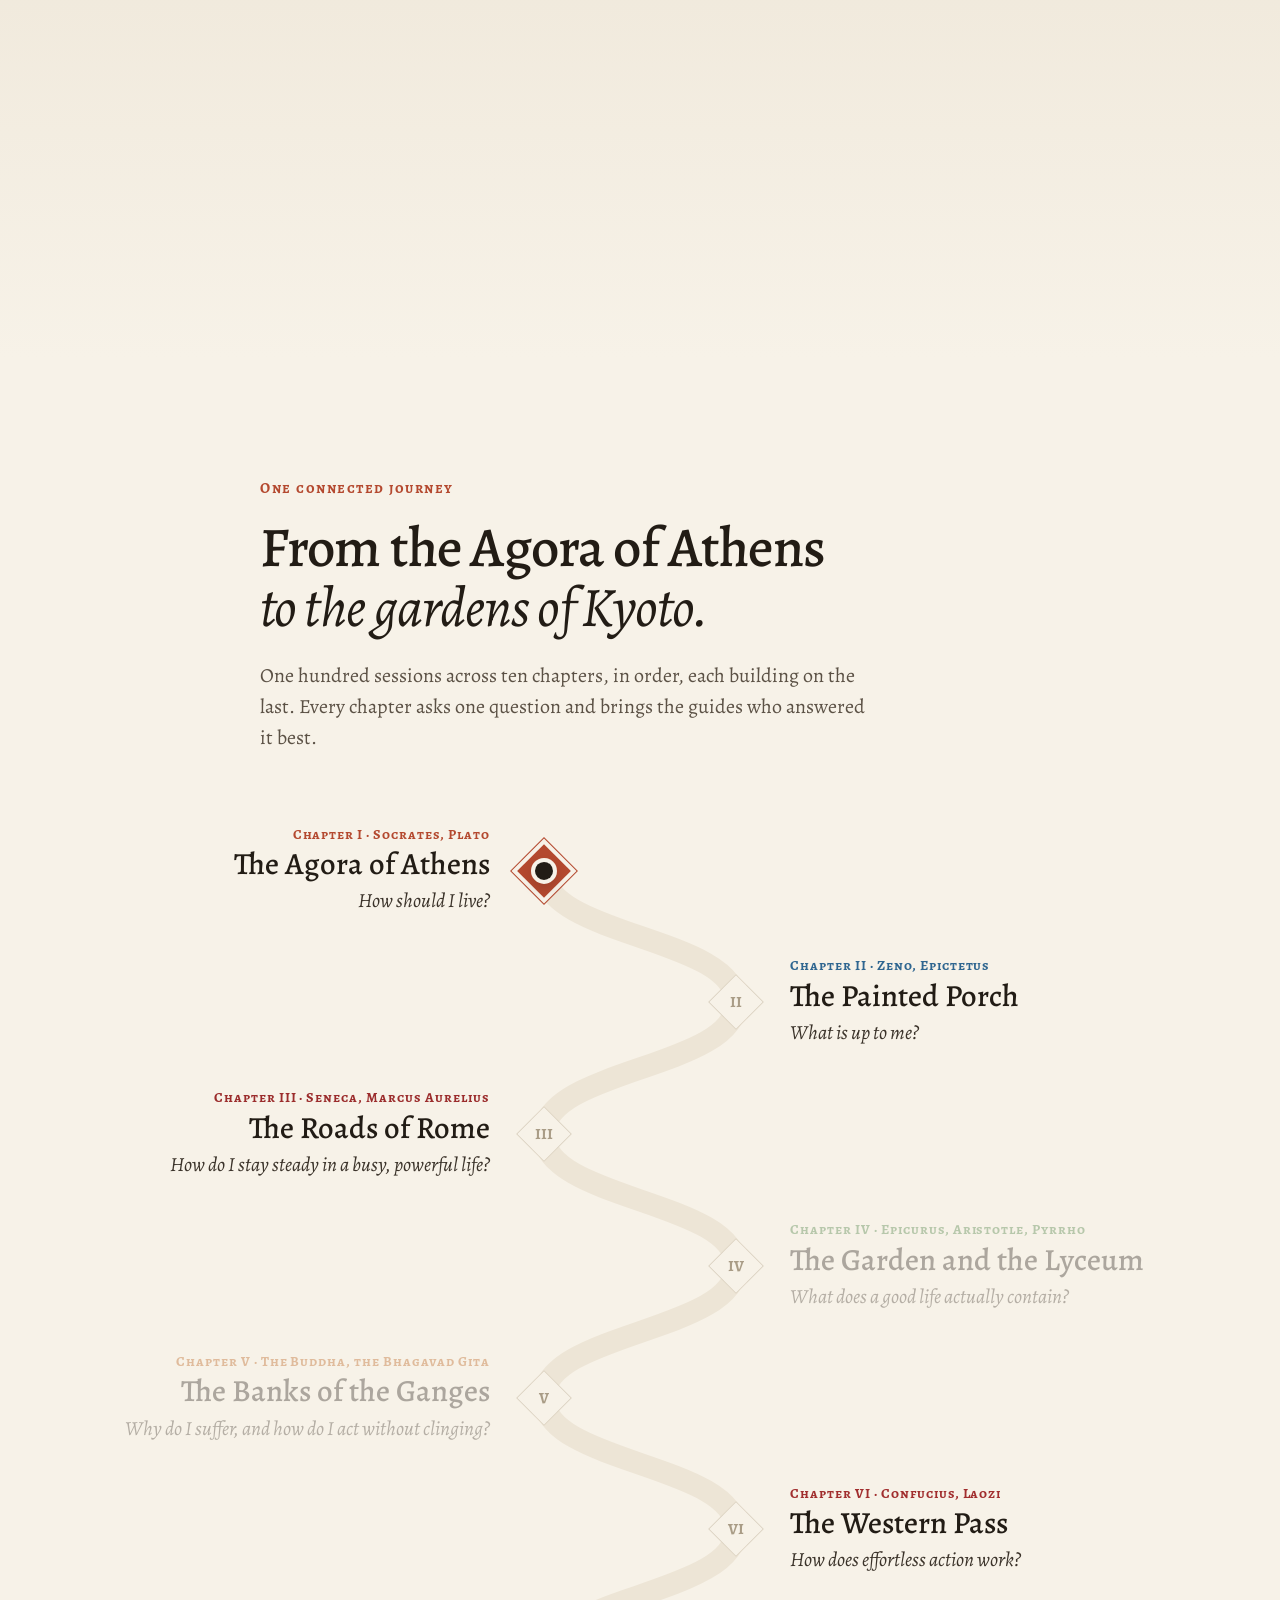
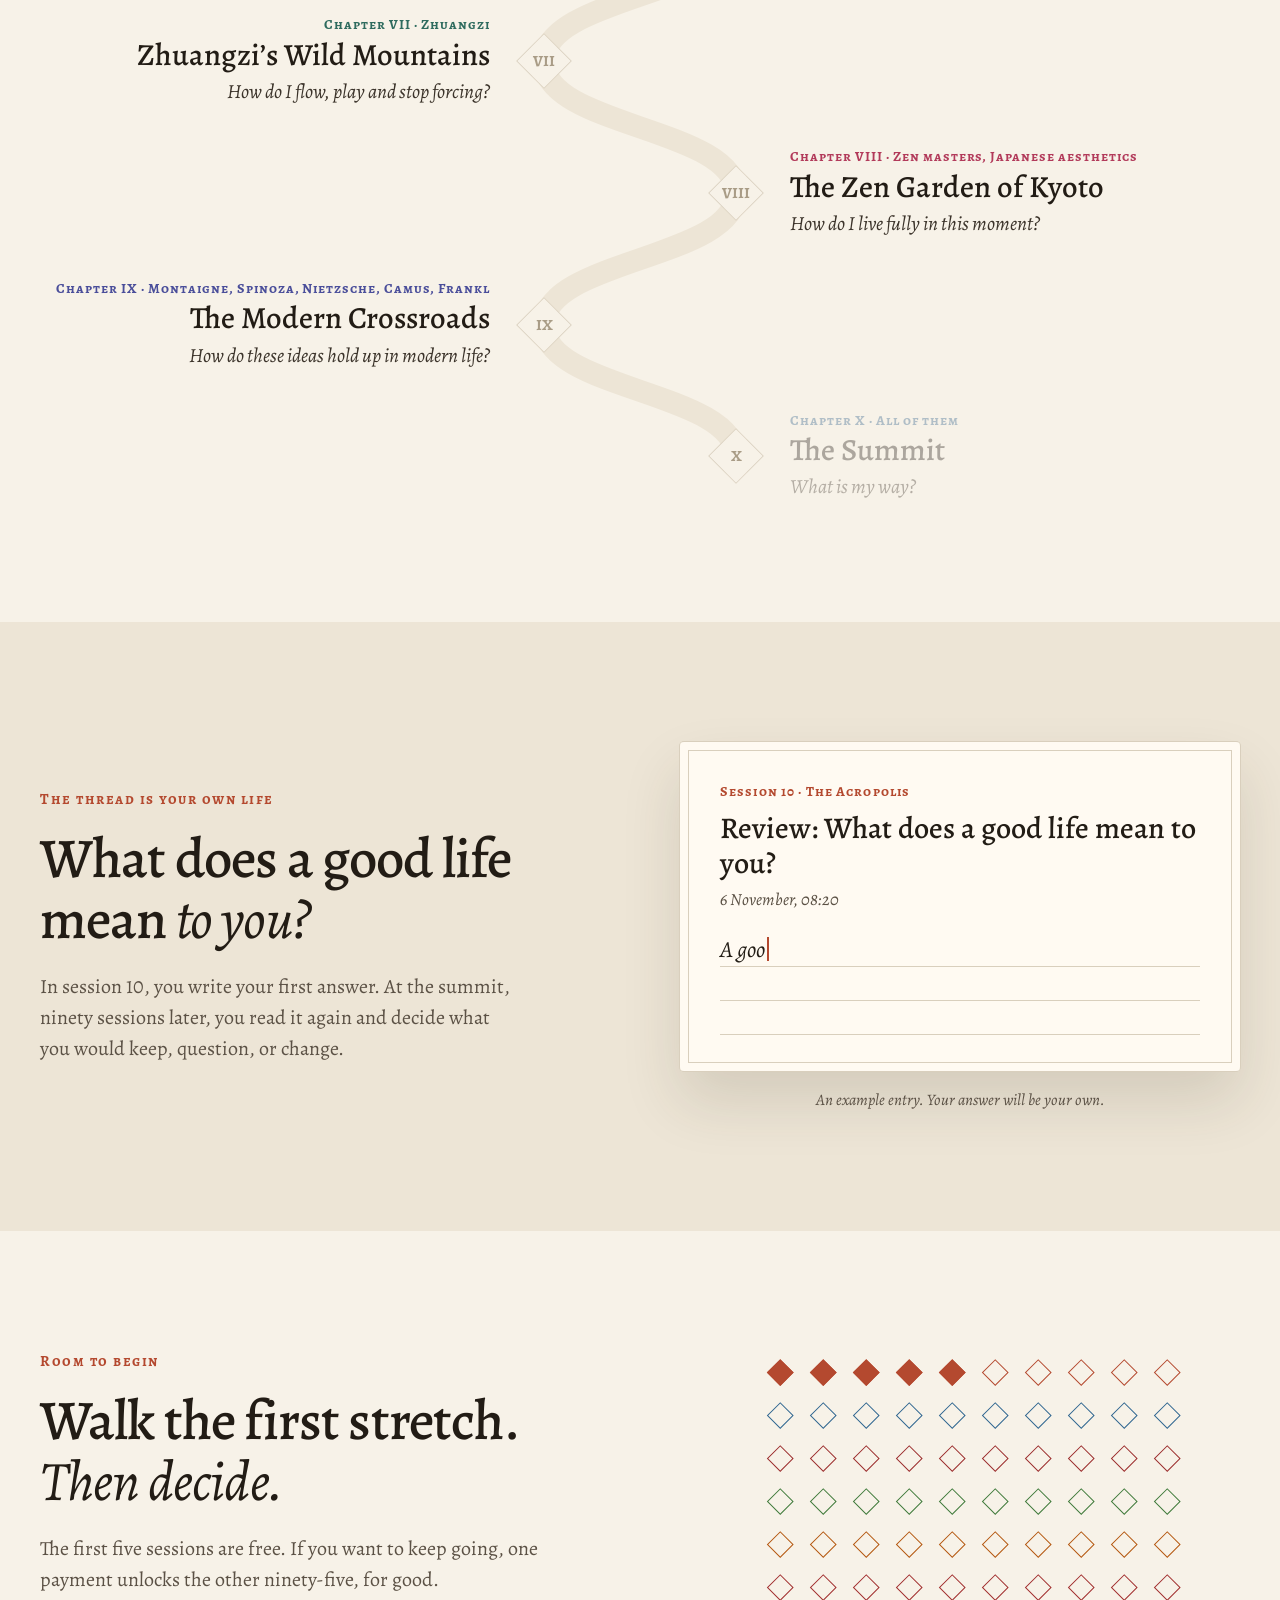
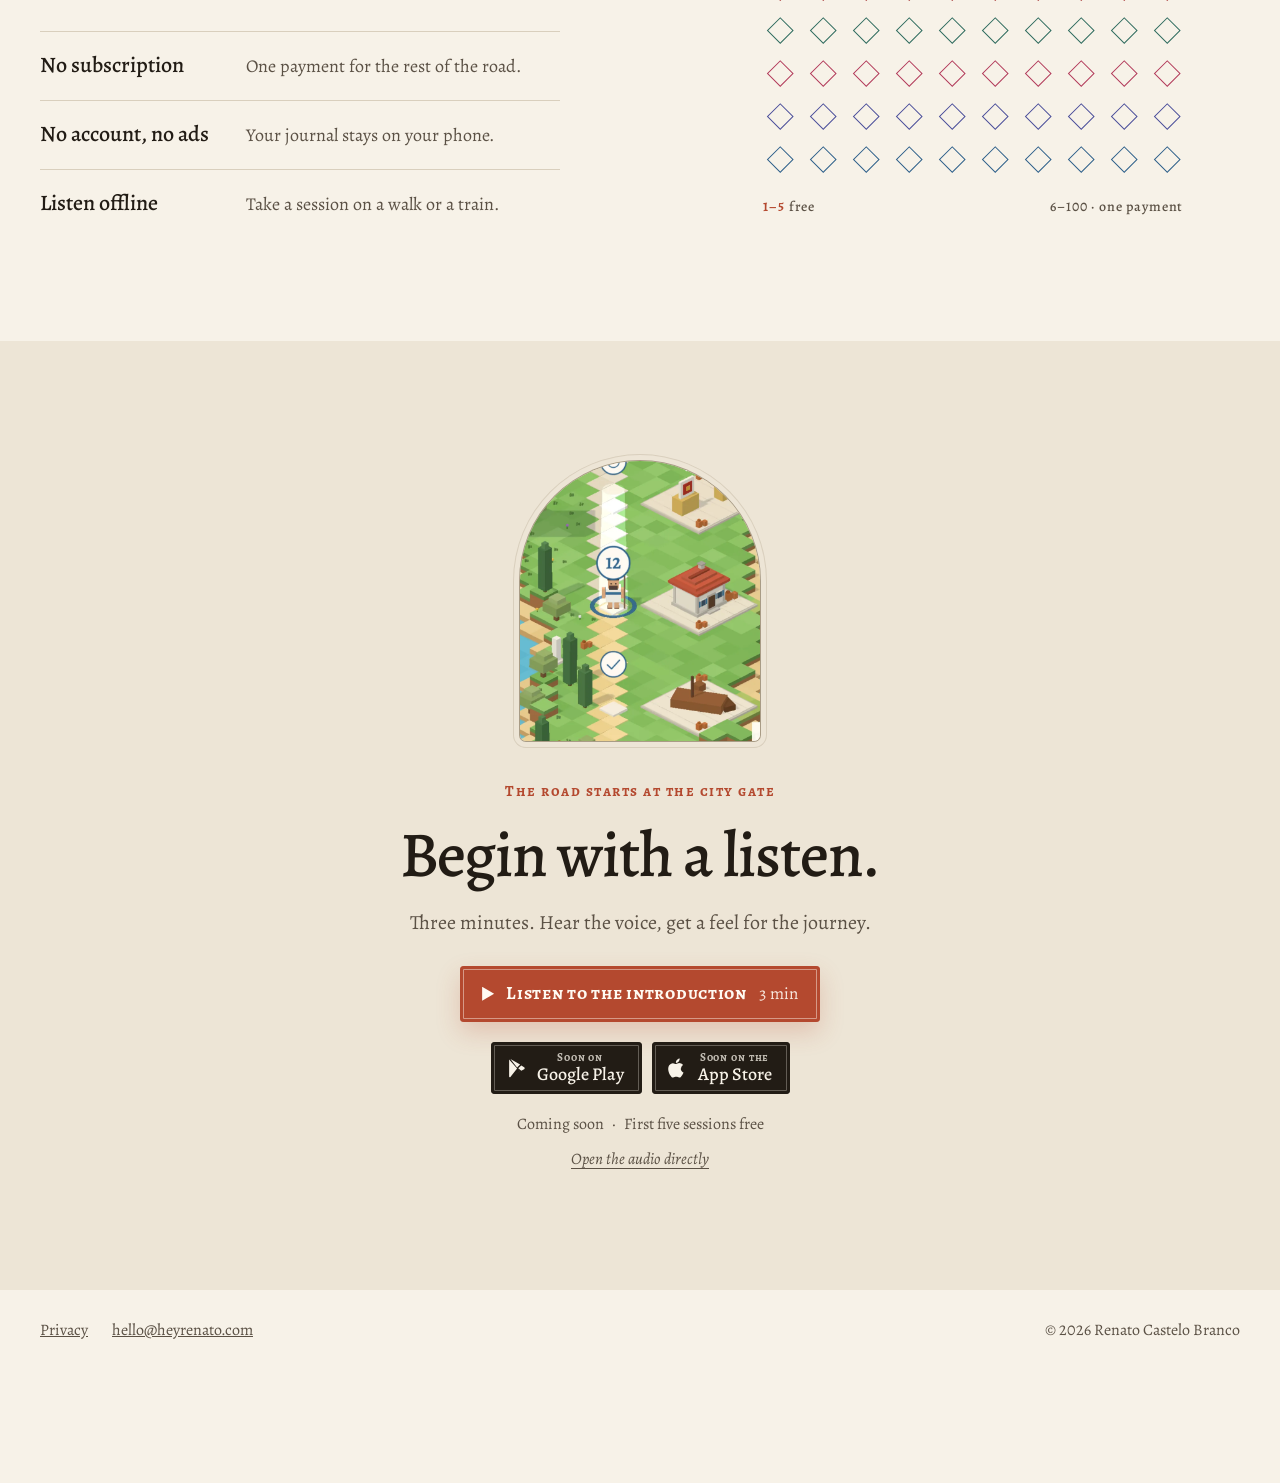
==== commit 0ab8e6d3: "A Wiser Way landing: phone scroll fixes, world loader, faster start Built from the app repo.  Co-Aut" ====
--- a/a-wiser-way/index.html
+++ b/a-wiser-way/index.html
@@ -16,7 +16,7 @@
 <link rel="preconnect" href="https://fonts.gstatic.com" crossorigin>
 <link href="https://fonts.googleapis.com/css2?family=Alegreya:ital,wght@0,400;0,500;0,700;0,800;1,400;1,500&family=Alegreya+SC:wght@500;700&display=swap" rel="stylesheet">
 <link rel="stylesheet" href="landing.css">
-<link rel="preload" href="world.js" as="script">
+<noscript><style>.world-loader{display:none}</style></noscript>
 </head>
 <body>
 <a class="skip-link" href="#main">Skip to content</a>
@@ -28,7 +28,17 @@
   <section class="hero" id="top" aria-labelledby="hero-title">
     <div class="hero-world" id="world" aria-hidden="true">
       <div class="world-fallback"></div>
+      <div class="world-loader"><span class="loader-steps"><i></i><i></i><i></i></span><span class="loader-text">Setting out from the city gate</span></div>
       <iframe id="world-frame" title="The road through A Wiser Way" data-src="world.html" tabindex="-1"></iframe>
+      <script>
+        // Start the world as early as the HTML allows, and only where it can run; otherwise the still image loads instead.
+        (() => {
+          let gl = false;
+          try { const c = document.createElement('canvas'); gl = !!(c.getContext('webgl2') || c.getContext('webgl')); } catch { gl = false; }
+          const frame = document.getElementById('world-frame');
+          if (gl) frame.src = frame.dataset.src; else document.getElementById('world').classList.add('failed');
+        })();
+      </script>
     </div>
     <div class="hero-veil" aria-hidden="true"></div>
     <div class="hero-copy">
@@ -52,7 +62,7 @@
       <span class="plaque-text"><span class="plaque-name">The Agora of Athens</span><span class="plaque-question">How should I live?</span></span>
       <span class="plaque-count"><span id="plaque-session">1</span><small>of 100</small></span>
     </div>
-    <button class="motion-toggle" type="button" aria-pressed="false" aria-label="Pause animation"><svg aria-hidden="true" width="14" height="14" viewBox="0 0 14 14"><path class="i-pause" d="M3 2h3v10H3zM8 2h3v10H8z"/><path class="i-play" d="M3 1.5l9 5.5-9 5.5z"/></svg></button>
+    <button class="motion-toggle" type="button" hidden aria-pressed="false" aria-label="Pause animation"><svg aria-hidden="true" width="14" height="14" viewBox="0 0 14 14"><path class="i-pause" d="M3 2h3v10H3zM8 2h3v10H8z"/><path class="i-play" d="M3 1.5l9 5.5-9 5.5z"/></svg></button>
     <audio id="intro-audio" preload="none" src="audio/intro.mp3"></audio>
   </section>
 
@@ -123,6 +133,7 @@
         <div class="device-shadow"></div>
         <div class="track" id="track"><span class="track-fill"></span><span class="track-diamond"></span></div>
       </div>
+      <div class="step-tabs" aria-label="Parts of a session"><button type="button" aria-pressed="true">Listen</button><button type="button" aria-pressed="false">Idea</button><button type="button" aria-pressed="false">Practice</button><button type="button" aria-pressed="false">Journal</button></div>
       <ol class="steps">
         <li class="step is-on" data-step="0">
           <span class="step-number">I</span>
--- a/a-wiser-way/landing.css
+++ b/a-wiser-way/landing.css
@@ -37,6 +37,14 @@
 .hero-world.live:not(.failed) iframe{opacity:1;transform:none}.hero-world.resetting iframe{opacity:0;transition:opacity .8s}
 .world-fallback{position:absolute;inset:0;background:72% center/cover no-repeat;opacity:0;transition:opacity 1s}
 .hero-world.failed .world-fallback,html:not(.js) .world-fallback{background-image:url(img/fallback.webp);opacity:1}
+/* While the world loads: three steps along the road, lit in turn. */
+.world-loader{position:absolute;top:0;bottom:0;left:40%;right:0;display:flex;flex-direction:column;align-items:center;justify-content:center;gap:18px;transition:opacity .6s}
+.hero-world.live .world-loader,.hero-world.failed .world-loader{opacity:0;pointer-events:none}
+.loader-steps{display:flex;gap:16px;transform:rotate(-24deg)}
+.loader-steps i{width:14px;height:14px;background:var(--accent);transform:rotate(45deg) scale(.6);opacity:.25;animation:footstep 1.5s ease-in-out infinite}
+.loader-steps i:nth-child(2){animation-delay:.25s}.loader-steps i:nth-child(3){animation-delay:.5s}
+@keyframes footstep{30%{opacity:1;transform:rotate(45deg) scale(1)}60%{opacity:.25;transform:rotate(45deg) scale(.6)}}
+.loader-text{font:italic 400 17px var(--serif);color:var(--ink3)}
 .hero-veil{position:absolute;inset:0;z-index:-1;pointer-events:none;background:linear-gradient(90deg,var(--paper) 0,var(--paper) 30%,rgba(247,242,232,.82) 41%,rgba(247,242,232,0) 58%),linear-gradient(var(--paper),rgba(247,242,232,0) 20%),linear-gradient(rgba(247,242,232,0) 80%,var(--paper))}
 .hero-copy{width:min(1200px,calc(100% - 64px));margin-inline:auto;padding-block:132px 96px}
 .hero-copy>*{max-width:560px}
@@ -100,6 +108,7 @@
 .track-fill{position:absolute;left:0;top:0;bottom:0;width:calc(var(--t) * 100%);background:var(--accent);transition:width .7s var(--ease)}
 .track-diamond{position:absolute;top:-6px;left:calc(var(--t) * 100% - 7px);width:14px;height:14px;background:var(--accent);transform:rotate(45deg) scale(.85);box-shadow:0 0 0 3px var(--sand);transition:left .7s var(--ease)}
 .steps{list-style:none;margin:0;padding:0}
+.step-tabs{display:none}
 .step{min-height:78svh;display:flex;flex-direction:column;justify-content:center;max-width:480px;opacity:.28;transform:translateX(-8px);transition:opacity .6s,transform .8s var(--ease)}
 .step.is-on{opacity:1;transform:none}
 .step-number{font:700 18px var(--caps);color:var(--accent);margin-bottom:12px}
@@ -214,6 +223,7 @@
   .text-link{font-size:13px;padding:8px 10px;white-space:nowrap}
   .hero{display:block;min-height:0}
   .hero-world{bottom:auto;height:58svh;overflow:hidden}
+  .world-loader{left:0}
   .hero-world iframe{width:100%;height:160%}  /* the camera frames the traveller high; a taller frame brings him to the band's middle */
   .hero-veil{bottom:auto;height:58svh;background:linear-gradient(var(--paper),rgba(247,242,232,0) 18%),linear-gradient(rgba(247,242,232,0) calc(100% - 90px),var(--paper))}
   .hero-copy{padding-block:calc(58svh + 44px) 56px}
@@ -226,10 +236,15 @@
   .motion-toggle{top:auto;bottom:auto;top:calc(58svh - 92px);right:20px}
   .deck{margin-top:32px;padding-inline:20px}.card{flex-basis:78vw;min-height:400px}
   .how-layout{grid-template-columns:1fr;gap:0;margin-top:8px}
-  .stage{top:0;height:56svh;z-index:1;background:linear-gradient(var(--sand) 82%,rgba(237,229,214,0))}
-  .device{width:min(190px,calc(56svh * .42))}
-  .device-shadow{display:none}.track{bottom:18px;width:160px}
-  .step{min-height:46svh;justify-content:flex-start;padding-top:12px}
+  .stage{position:relative;top:auto;height:auto;padding:28px 0 8px;perspective:1100px}
+  .device{width:min(220px,54vw)}
+  .device-shadow,.track{display:none}
+  .step-tabs{display:flex;gap:4px;margin:24px 0 20px;border-bottom:1px solid var(--line)}
+  .step-tabs button{flex:1;padding:10px 0;border:0;border-bottom:2px solid transparent;margin-bottom:-1px;background:none;font:700 14px var(--caps);letter-spacing:.06em;color:var(--ink3);cursor:pointer}
+  .step-tabs button[aria-pressed="true"]{color:var(--accent);border-bottom-color:var(--accent)}
+  .steps{display:grid}
+  .step{grid-area:1/1;min-height:0;justify-content:flex-start;opacity:0;transform:translateY(8px);visibility:hidden;transition:opacity .5s,transform .6s var(--ease),visibility .5s}
+  .step.is-on{visibility:visible}
   .step h3{font-size:28px;margin-bottom:10px}
   .road-map{margin-top:48px}
   .stops{gap:32px}
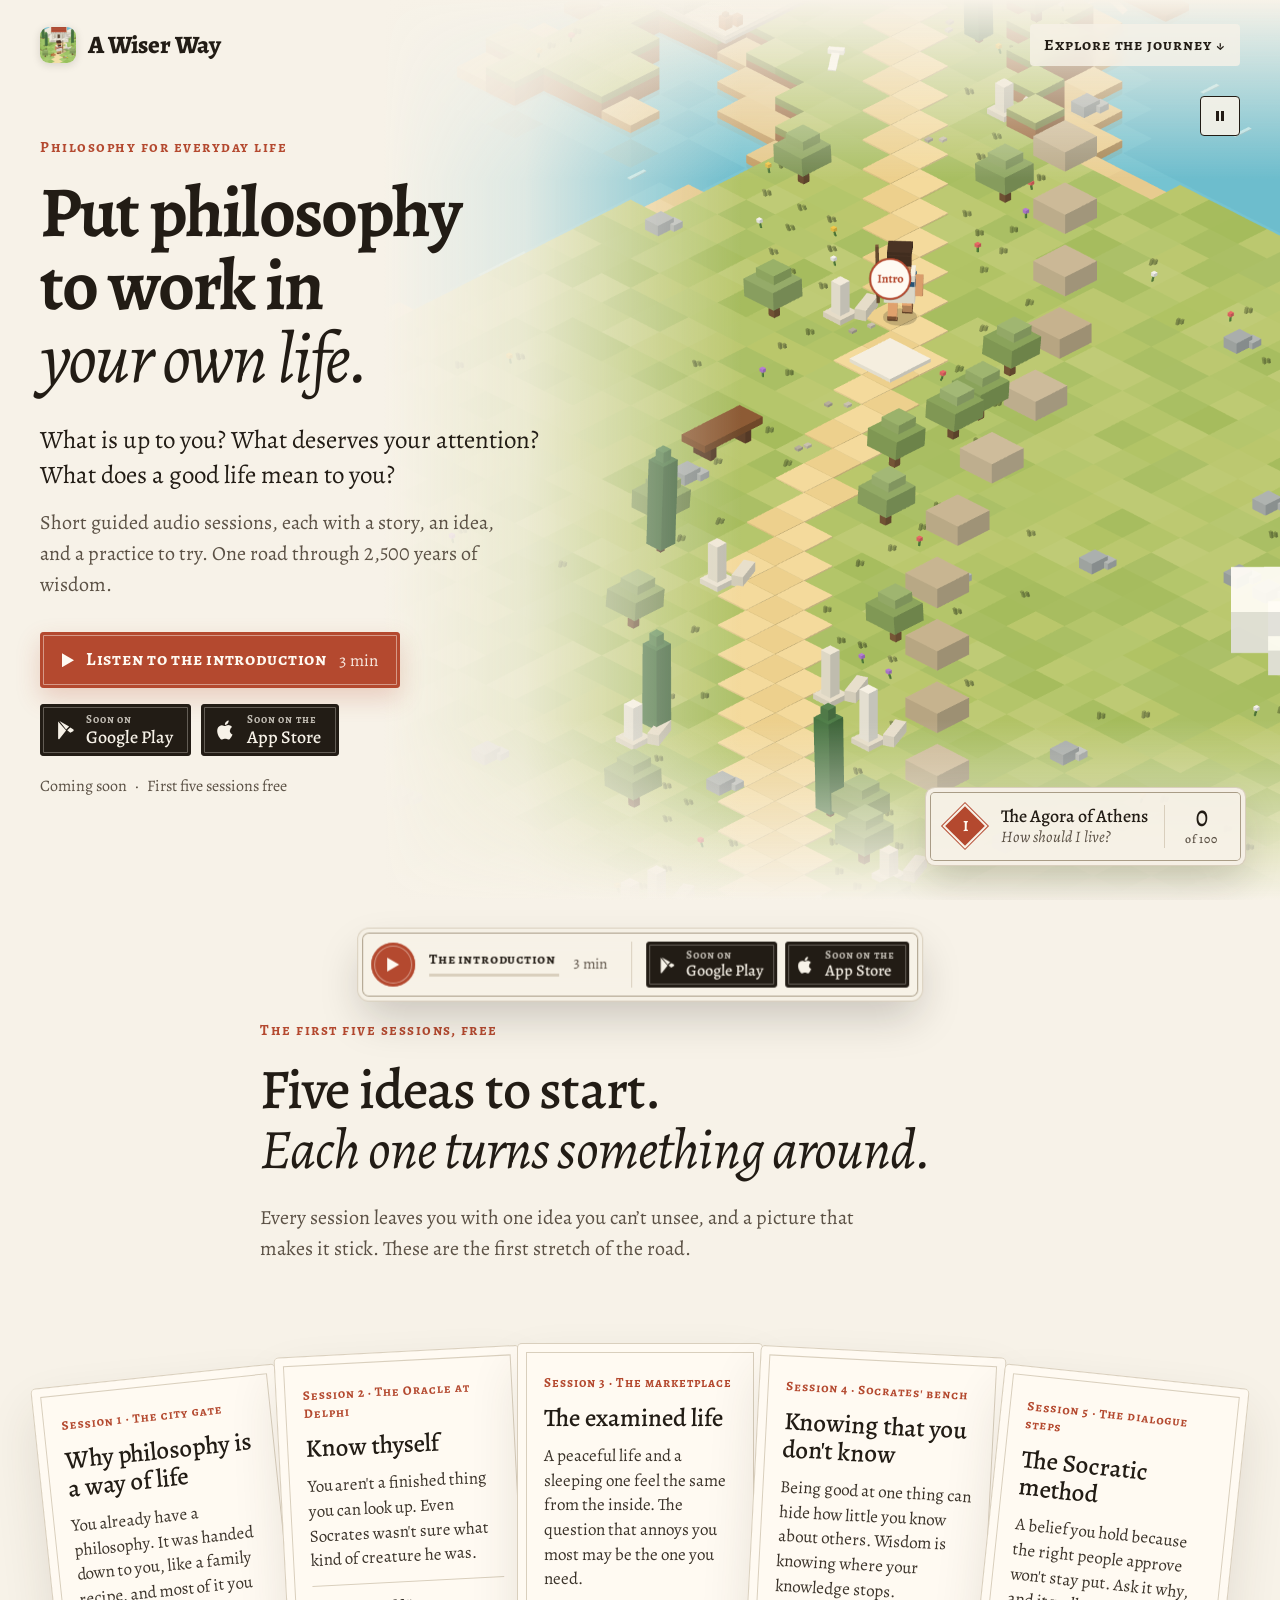
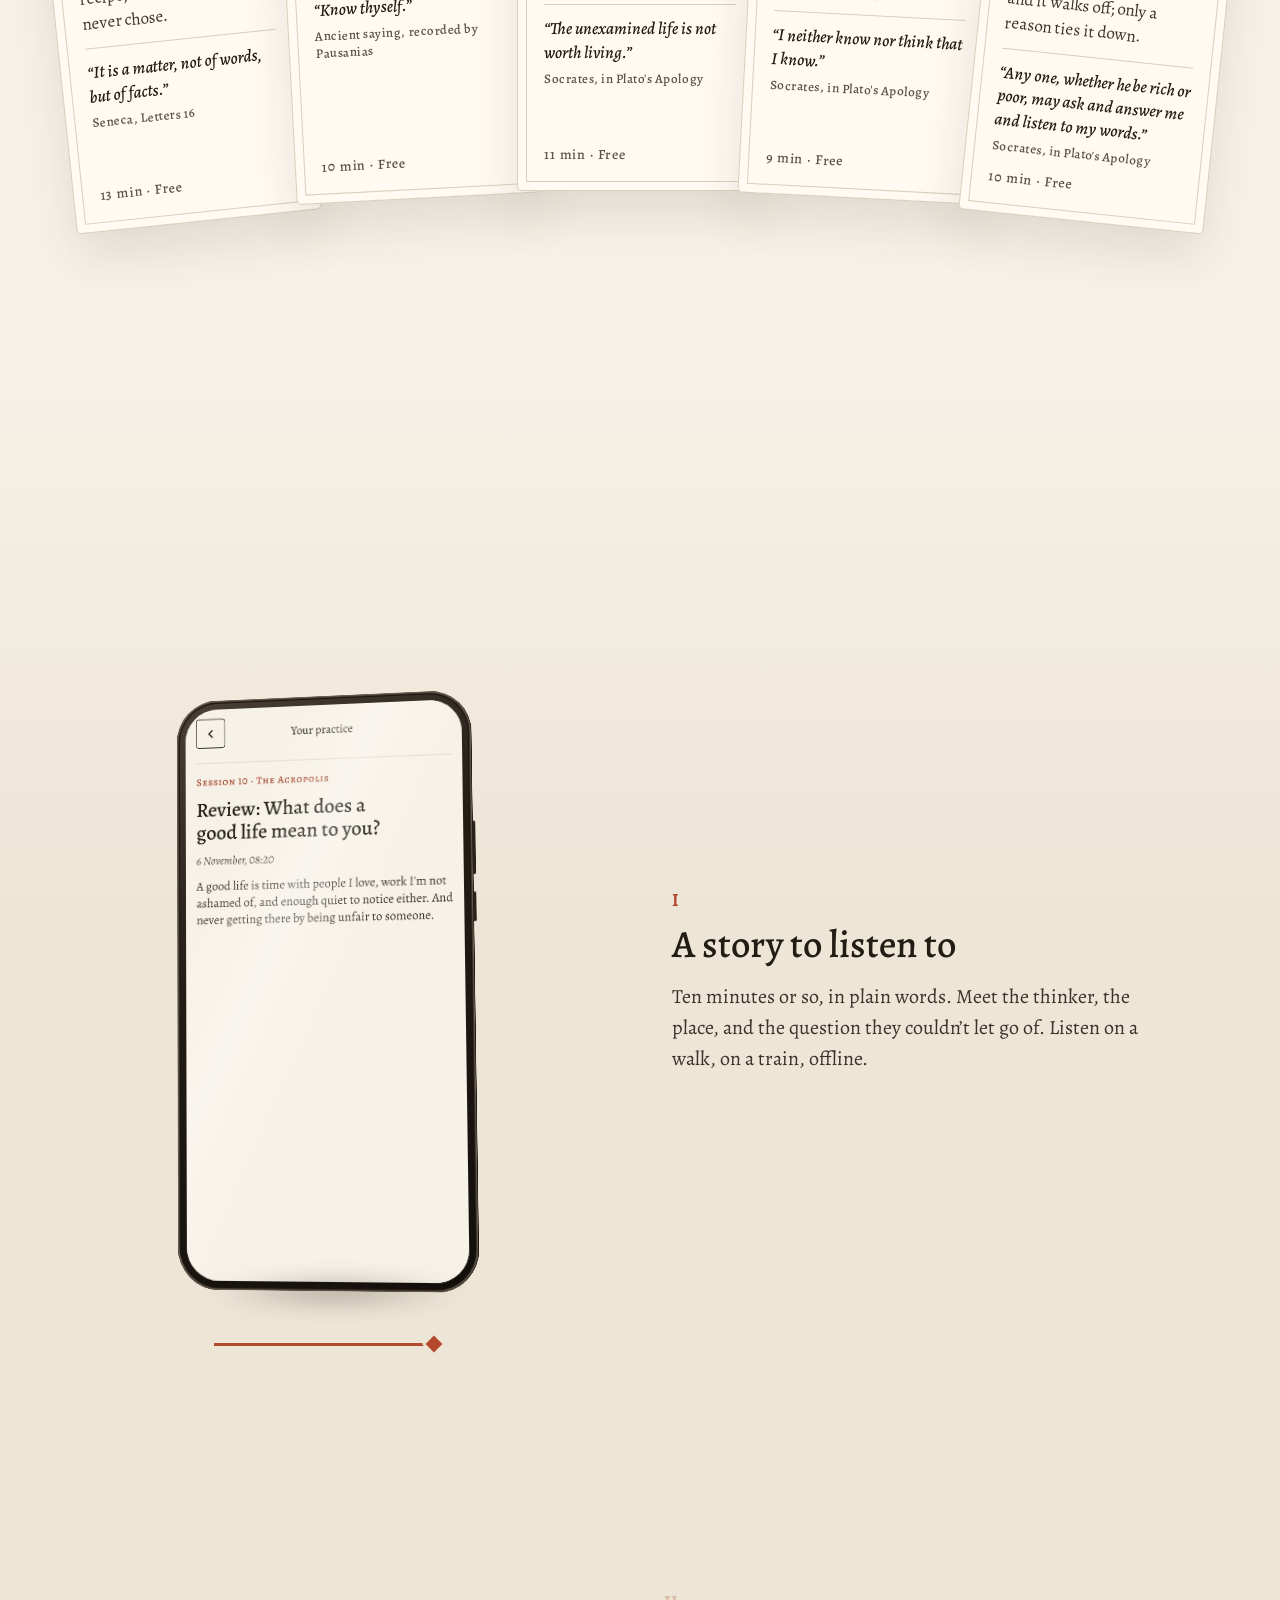
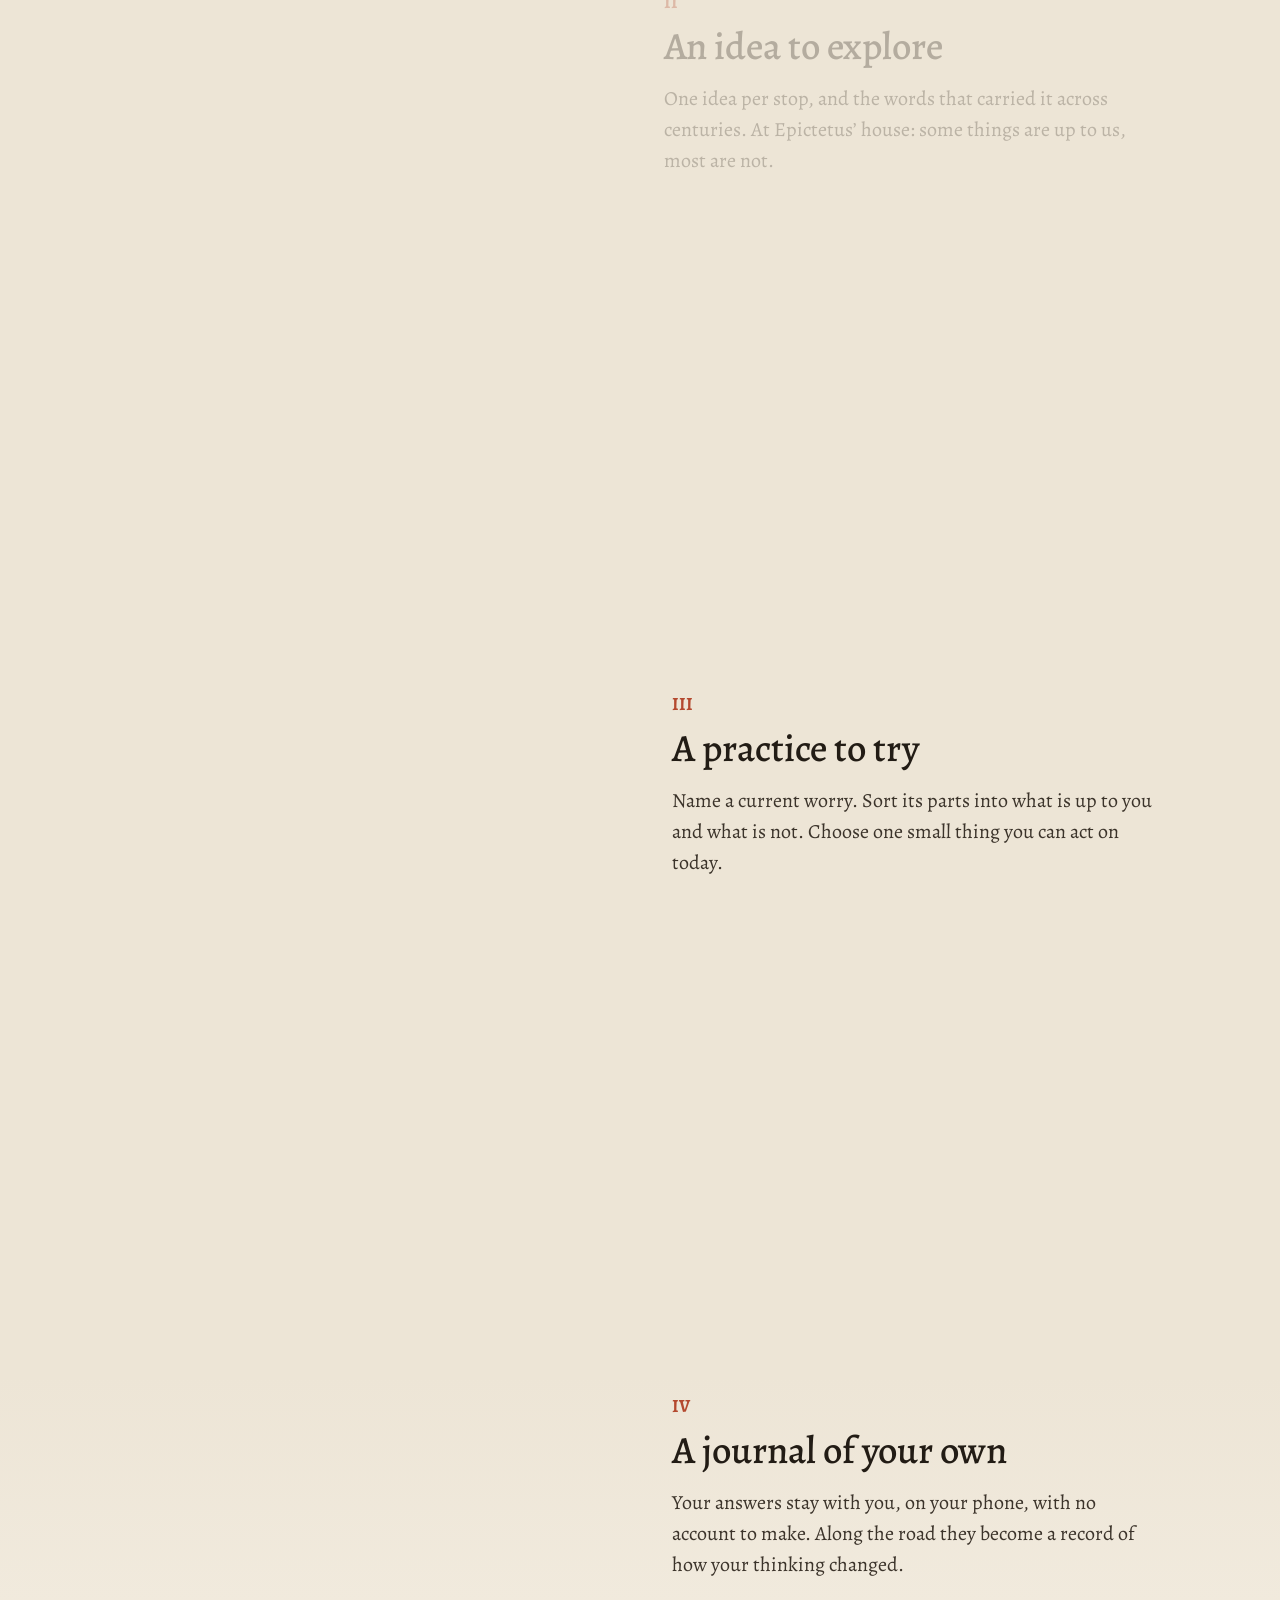
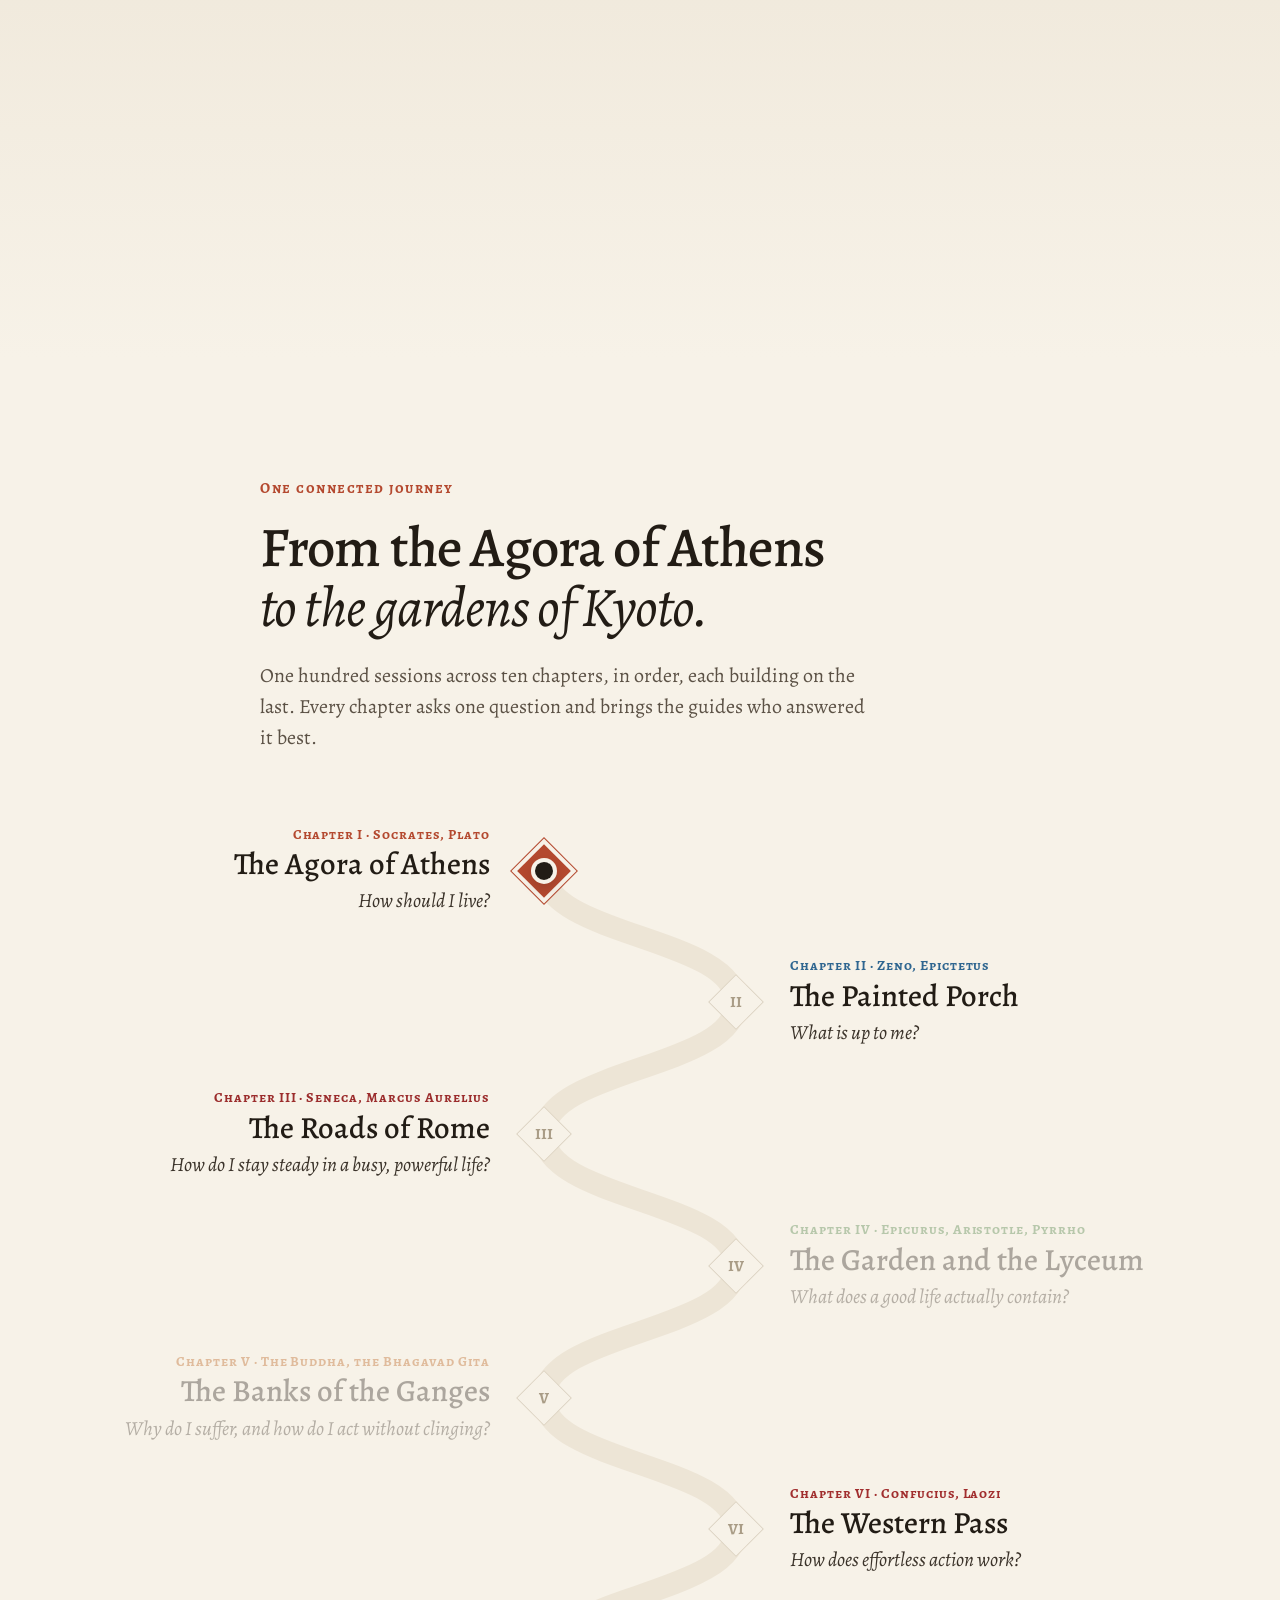
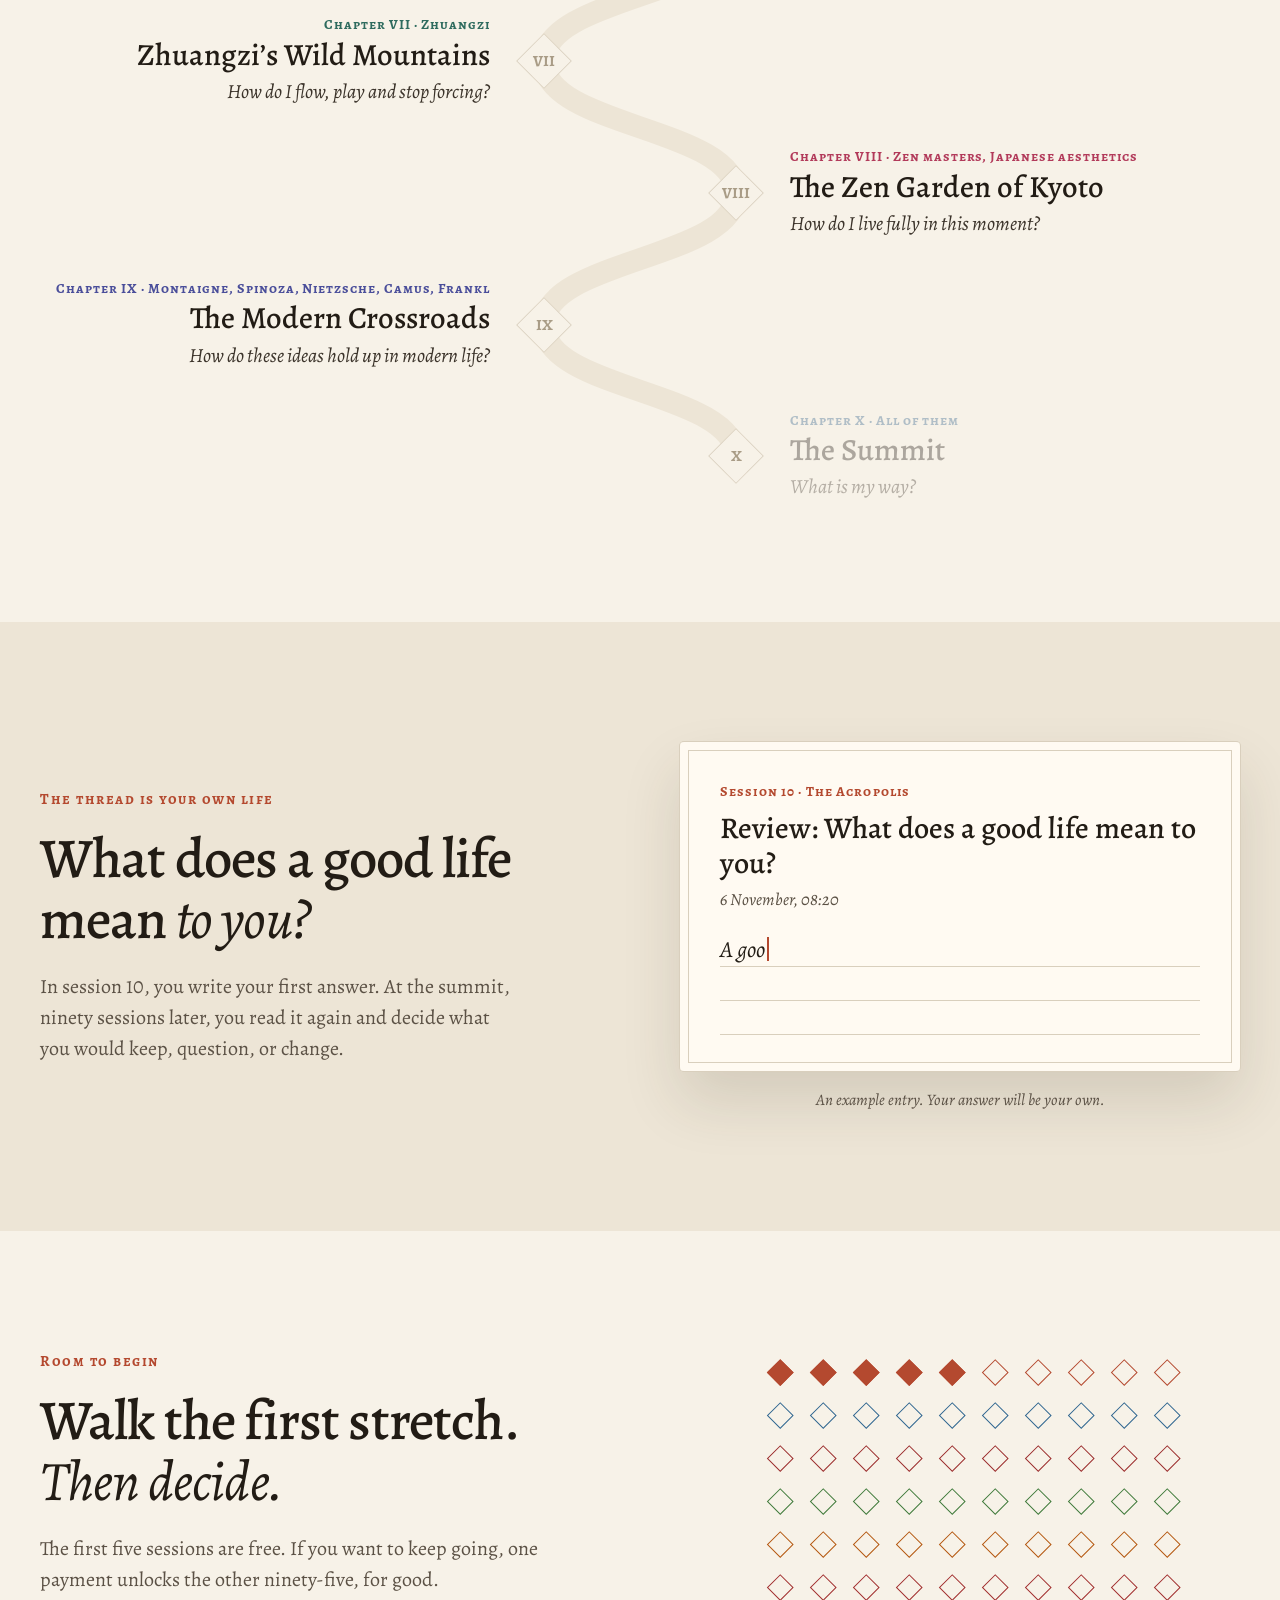
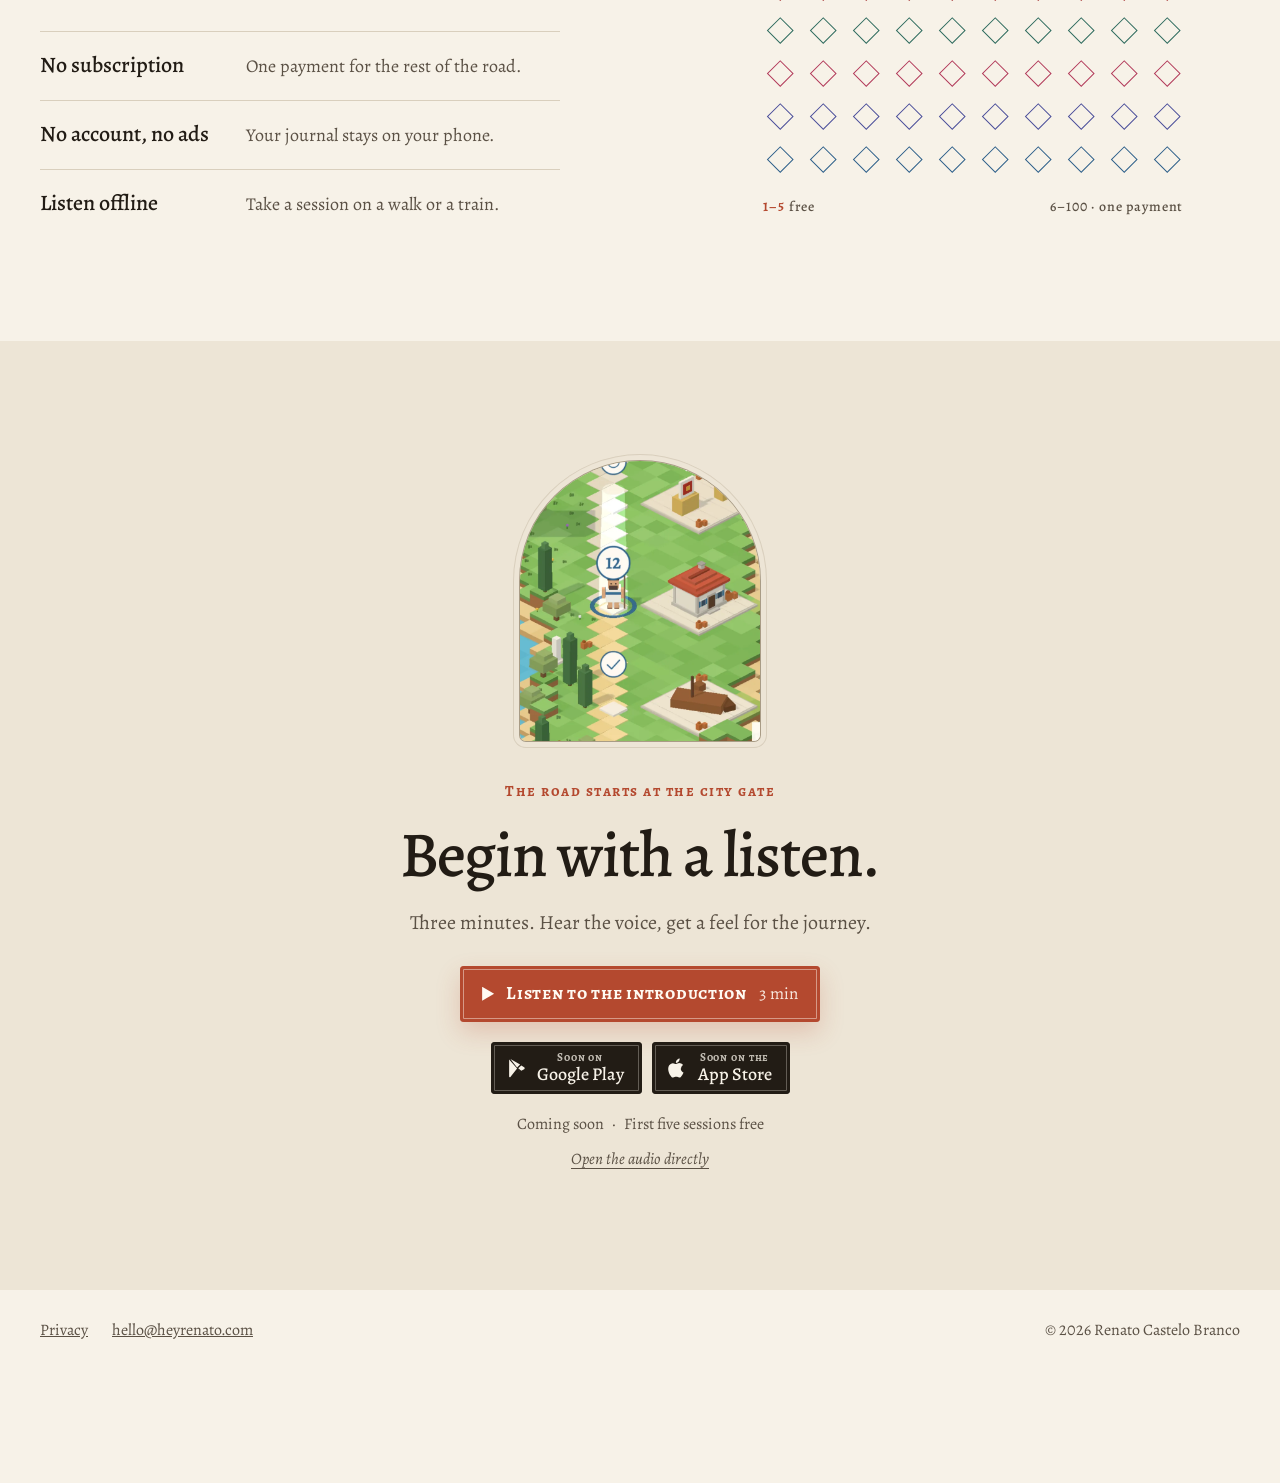
==== commit bec198d9: "A Wiser Way landing: versioned asset URLs Co-Authored-By: Claude Opus 5.5 <noreply@anthropic.com>" ====
--- a/a-wiser-way/index.html
+++ b/a-wiser-way/index.html
@@ -15,7 +15,7 @@
 <link rel="preconnect" href="https://fonts.googleapis.com">
 <link rel="preconnect" href="https://fonts.gstatic.com" crossorigin>
 <link href="https://fonts.googleapis.com/css2?family=Alegreya:ital,wght@0,400;0,500;0,700;0,800;1,400;1,500&family=Alegreya+SC:wght@500;700&display=swap" rel="stylesheet">
-<link rel="stylesheet" href="landing.css">
+<link rel="stylesheet" href="landing.css?v=fcfefecf">
 <noscript><style>.world-loader{display:none}</style></noscript>
 </head>
 <body>
@@ -29,7 +29,7 @@
     <div class="hero-world" id="world" aria-hidden="true">
       <div class="world-fallback"></div>
       <div class="world-loader"><span class="loader-steps"><i></i><i></i><i></i></span><span class="loader-text">Setting out from the city gate</span></div>
-      <iframe id="world-frame" title="The road through A Wiser Way" data-src="world.html" tabindex="-1"></iframe>
+      <iframe id="world-frame" title="The road through A Wiser Way" data-src="world.html?v=d86fb967" tabindex="-1"></iframe>
       <script>
         // Start the world as early as the HTML allows, and only where it can run; otherwise the still image loads instead.
         (() => {
@@ -273,6 +273,6 @@
   <div class="stores stores-dock"><a class="store" href="#" aria-disabled="true" data-store="play"><svg aria-hidden="true" viewBox="0 0 24 24" width="22" height="22"><path d="M4.5 2.6v18.8c0 .5.5.8 1 .6l10.9-6.3-3.2-3.2zM17.8 15.1l3.1-1.8c.8-.5.8-1.6 0-2.1l-3.1-1.8-3.4 2.9zM5.9 2.1l10.6 6.1-3.3 3.3zm7.3 10.4l3.3 3.3L5.9 21.9z" fill="currentColor"/></svg><span><small>Soon on</small>Google Play</span></a><a class="store" href="#" aria-disabled="true" data-store="apple"><svg aria-hidden="true" viewBox="0 0 24 24" width="22" height="22"><path d="M16.4 12.6c0-2.6 2.1-3.8 2.2-3.9-1.2-1.8-3.1-2-3.7-2-1.6-.2-3.1.9-3.9.9s-2.1-.9-3.4-.9c-1.7 0-3.3 1-4.3 2.6-1.8 3.2-.5 7.9 1.3 10.5.9 1.3 1.9 2.7 3.2 2.6 1.3 0 1.8-.8 3.3-.8s2 .8 3.4.8 2.2-1.3 3.1-2.6c1-1.5 1.4-2.9 1.4-3-.1 0-2.9-1.1-2.9-4.2zM13.9 4.9c.7-.9 1.2-2 1-3.2-1 0-2.3.7-3 1.6-.7.8-1.2 2-1.1 3.1 1.2.1 2.3-.6 3.1-1.5z" fill="currentColor"/></svg><span><small>Soon on the</small>App Store</span></a></div>
 </div>
 <footer class="site-footer wrap"><a href="privacy/">Privacy</a><a href="mailto:hello@heyrenato.com">hello@heyrenato.com</a><span>© 2026 Renato Castelo Branco</span></footer>
-<script src="landing.js" defer></script>
+<script src="landing.js?v=15411f34" defer></script>
 </body>
 </html>
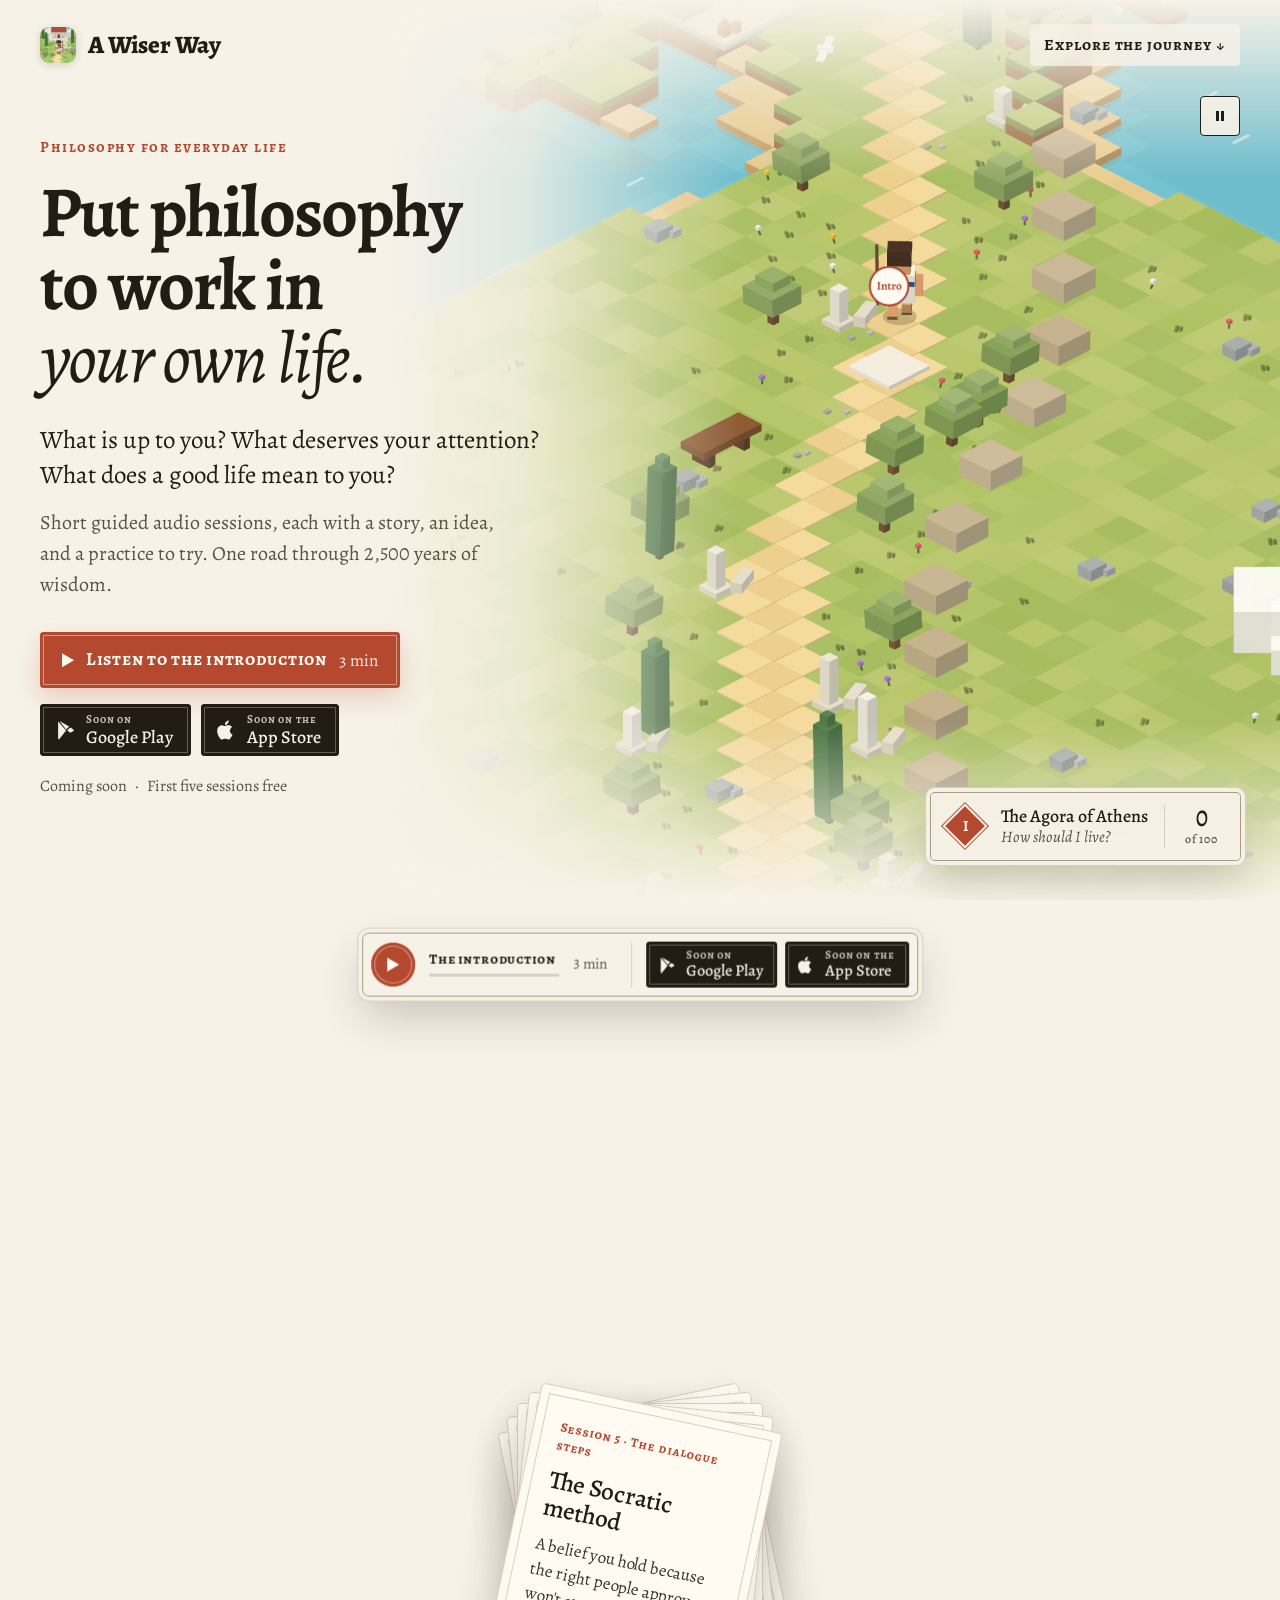
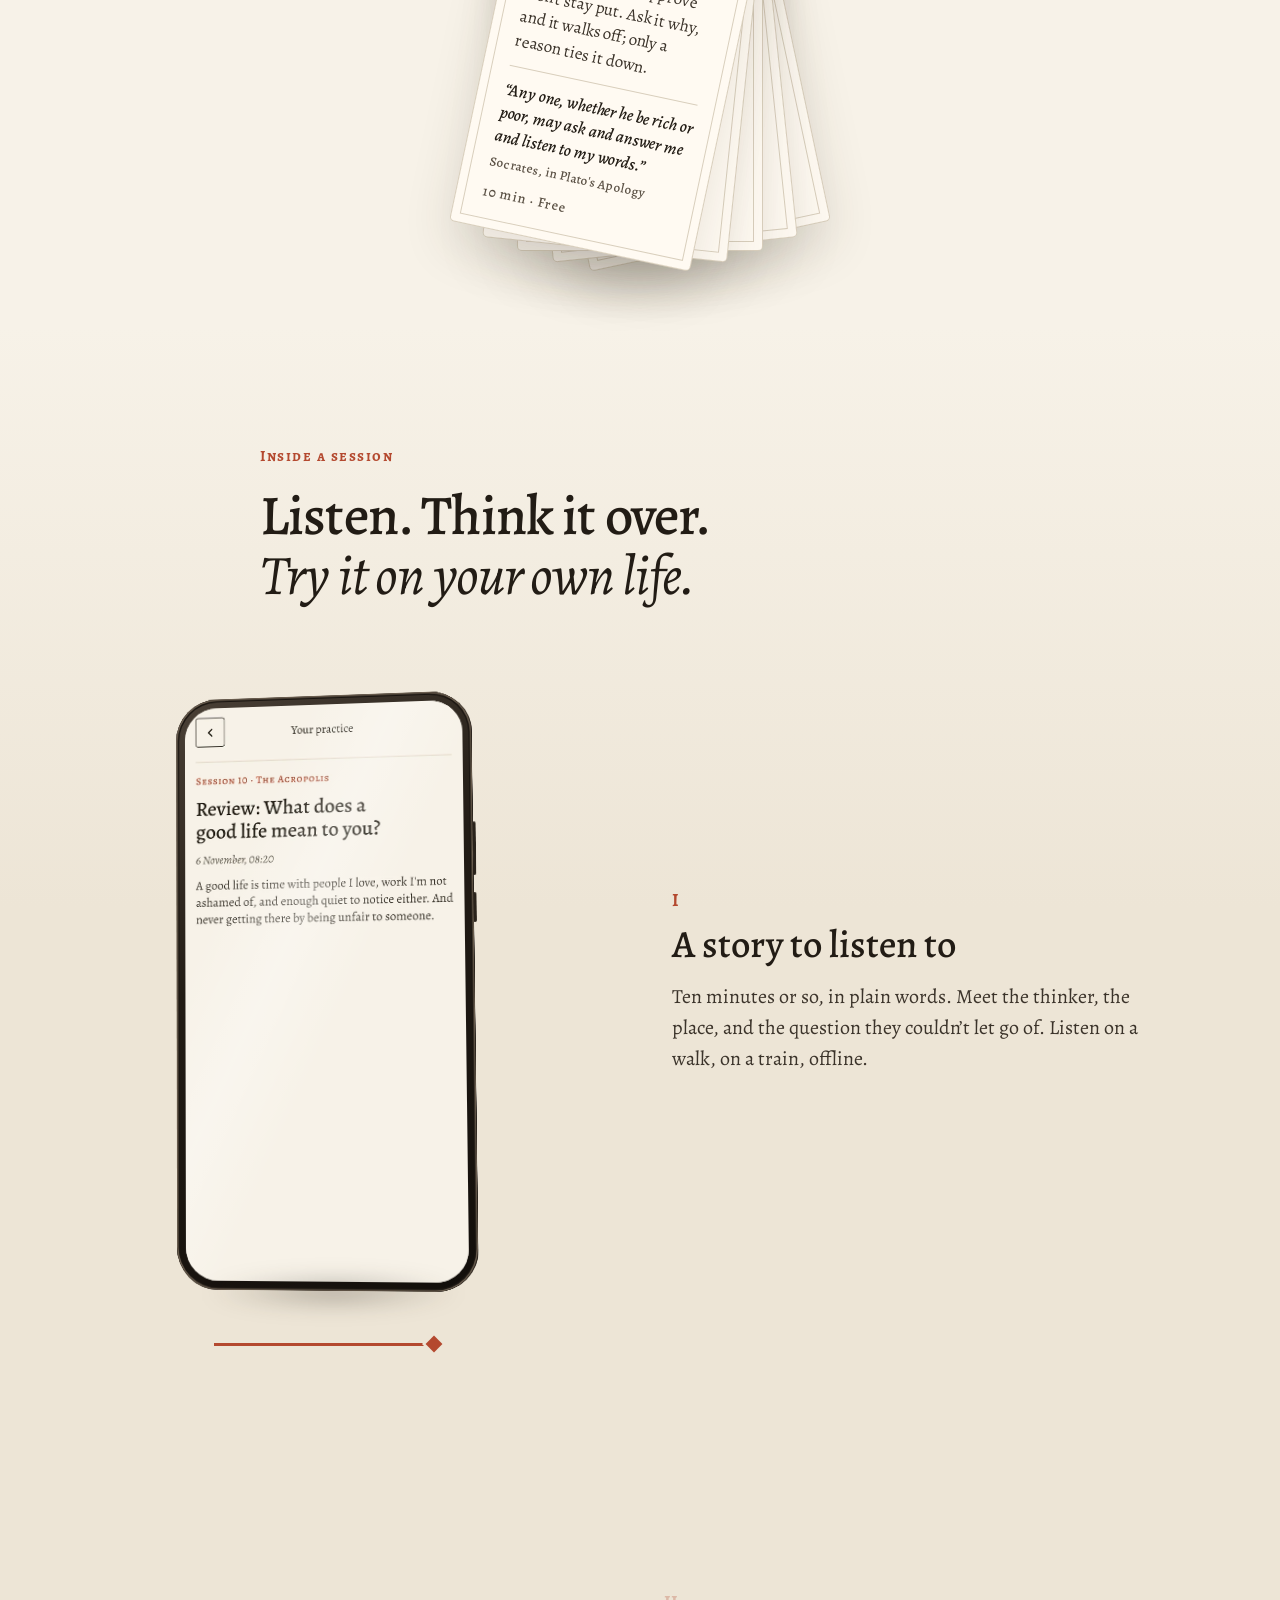
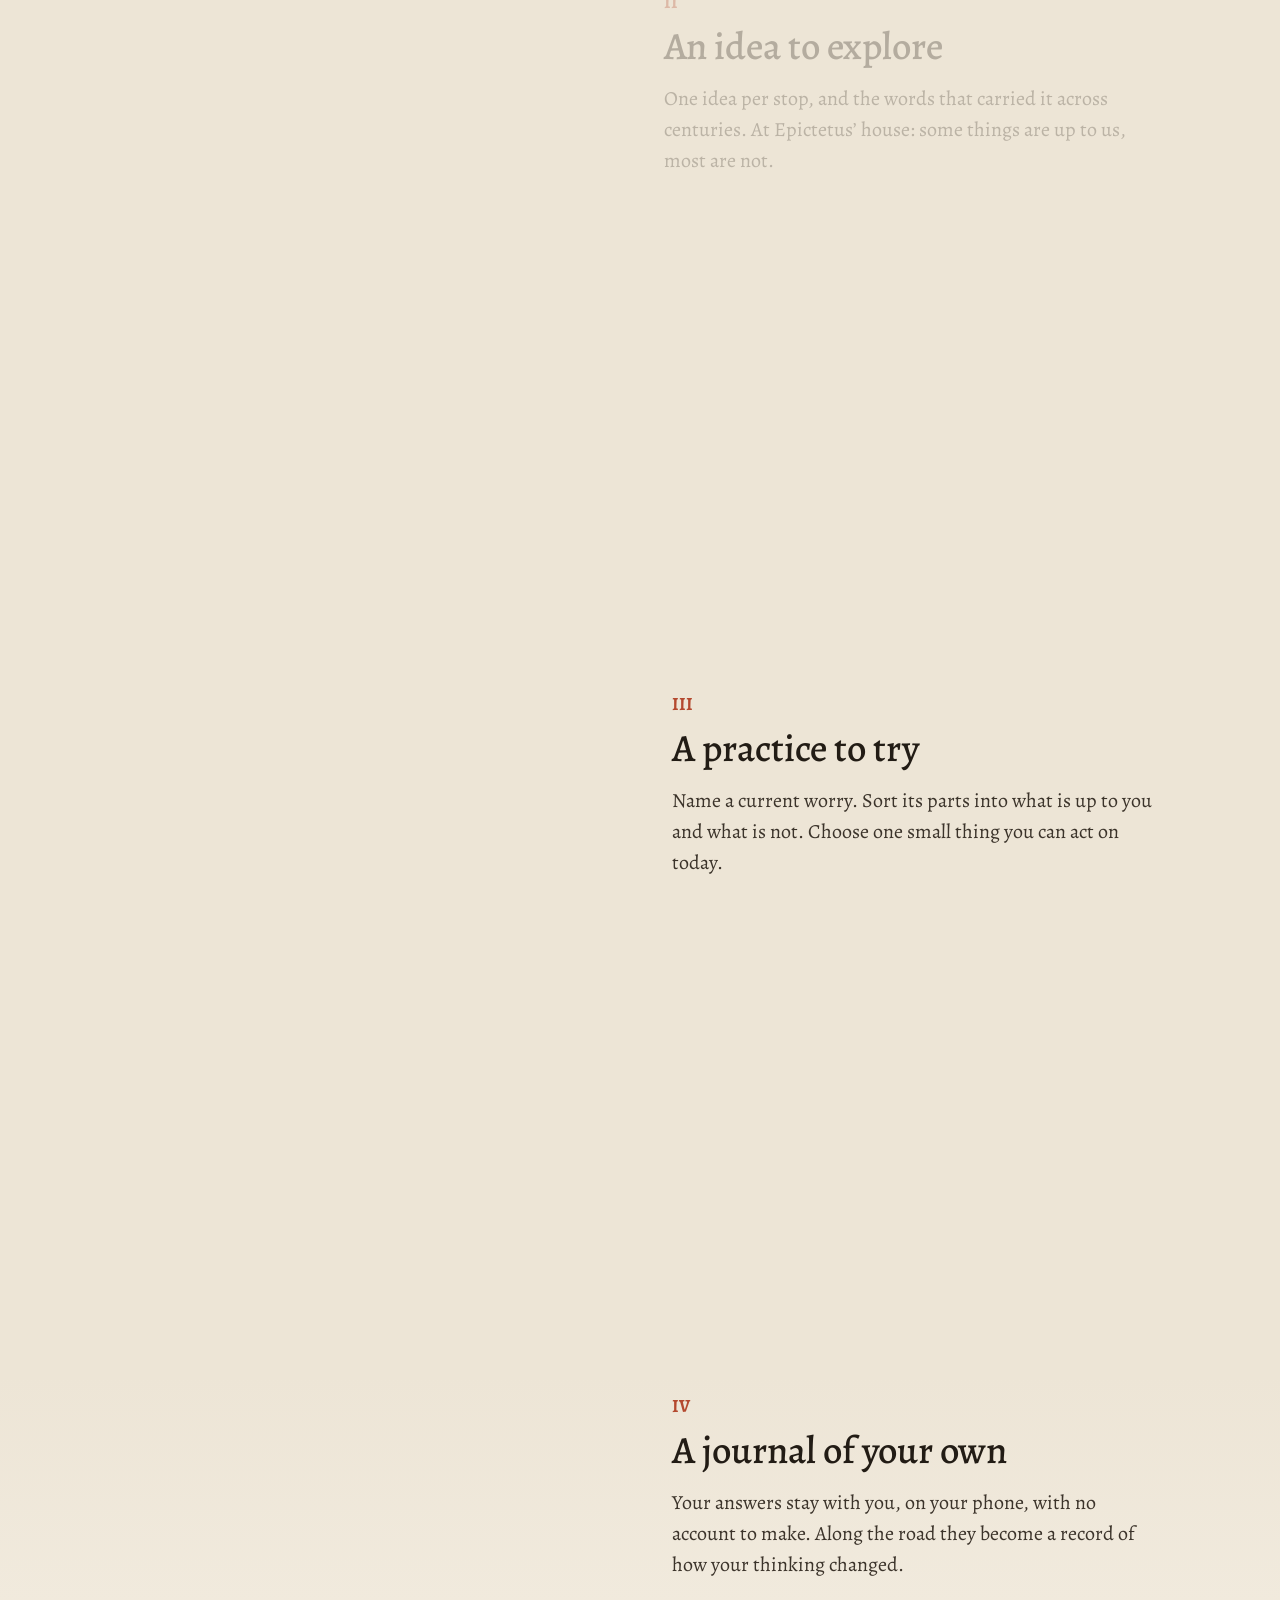
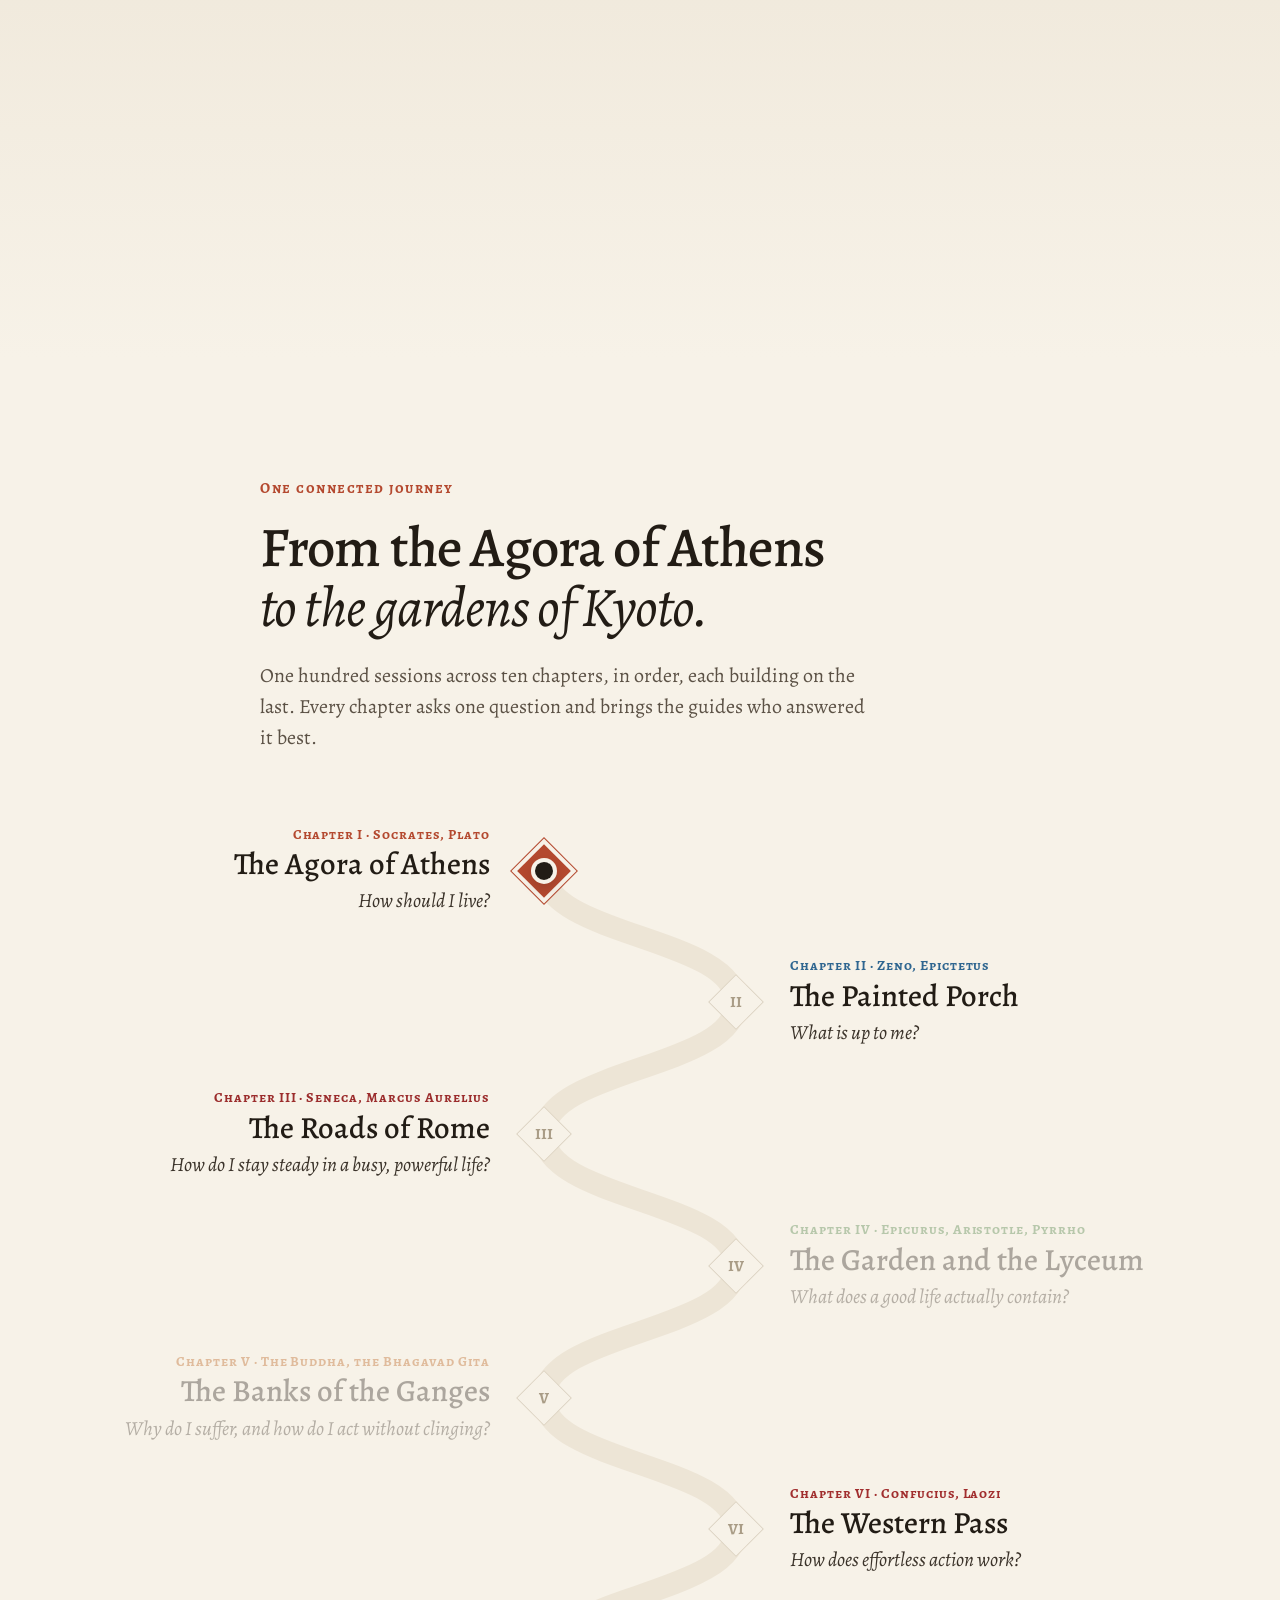
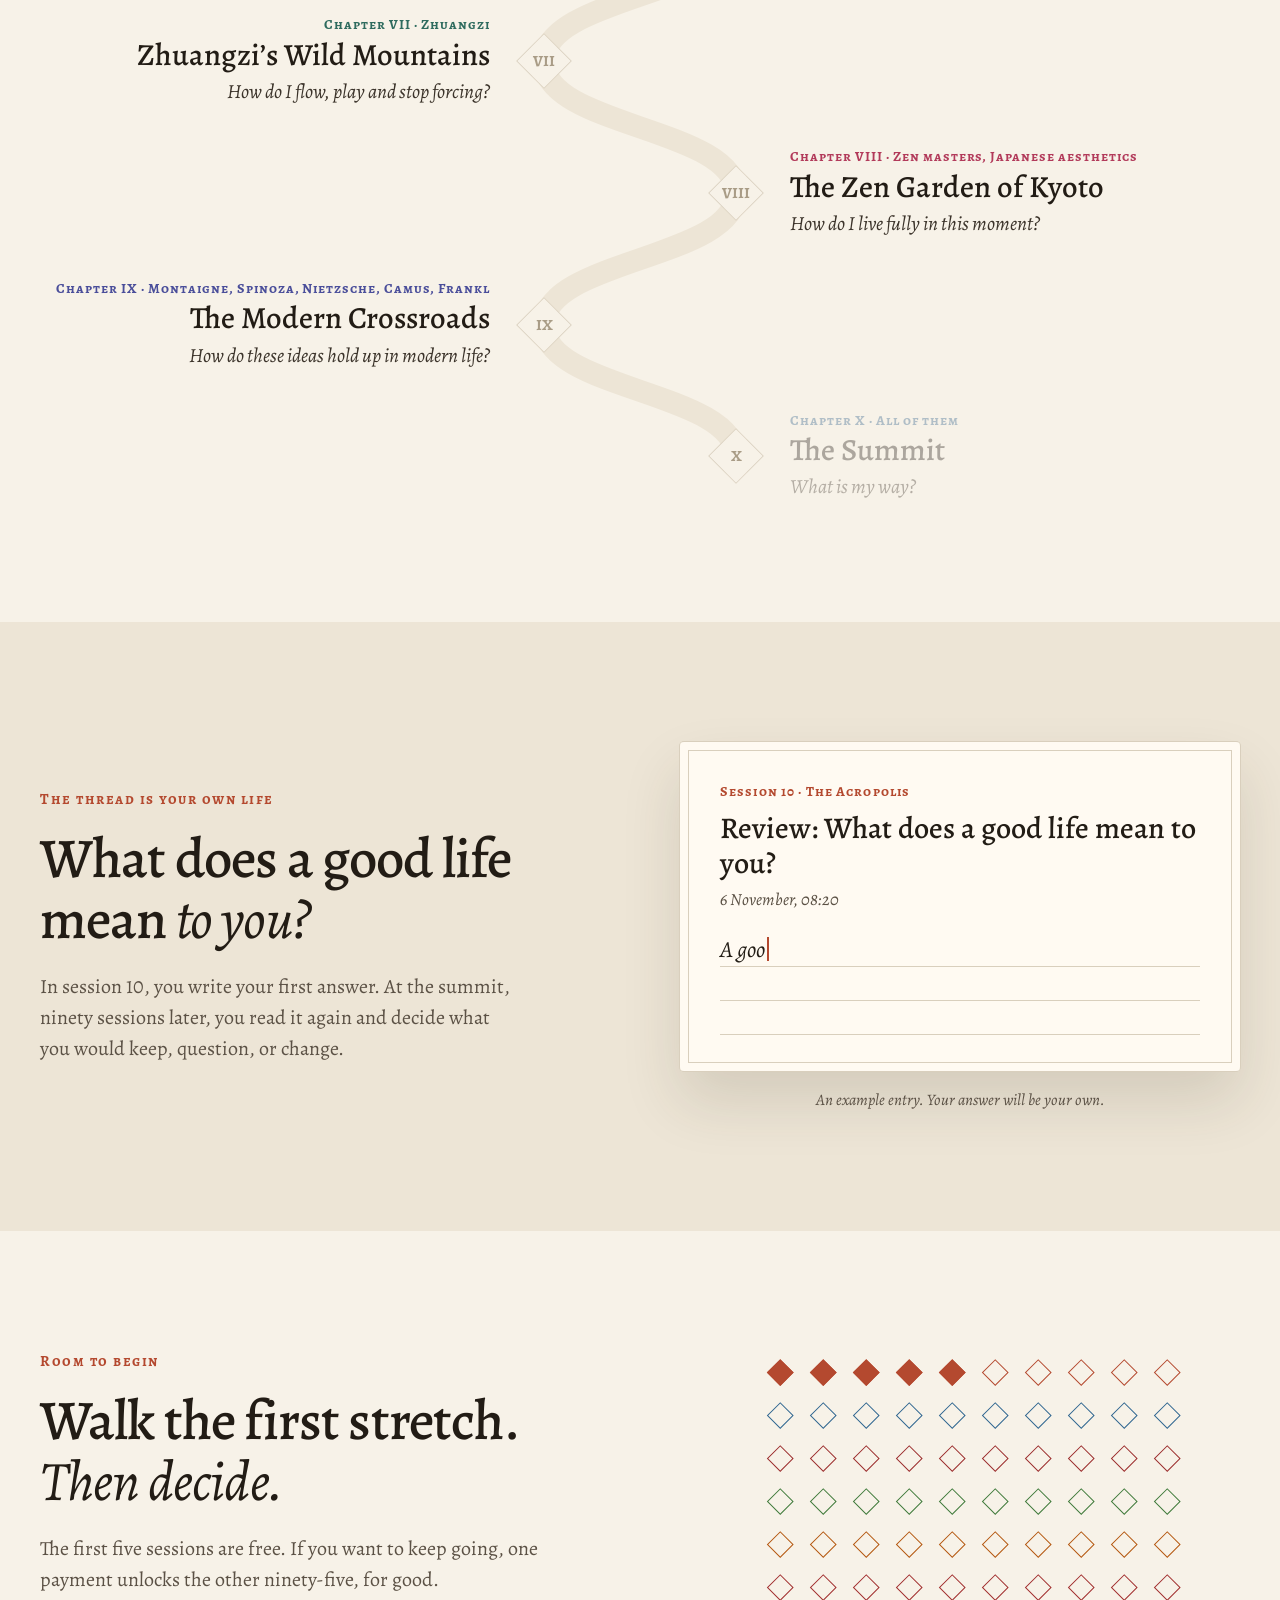
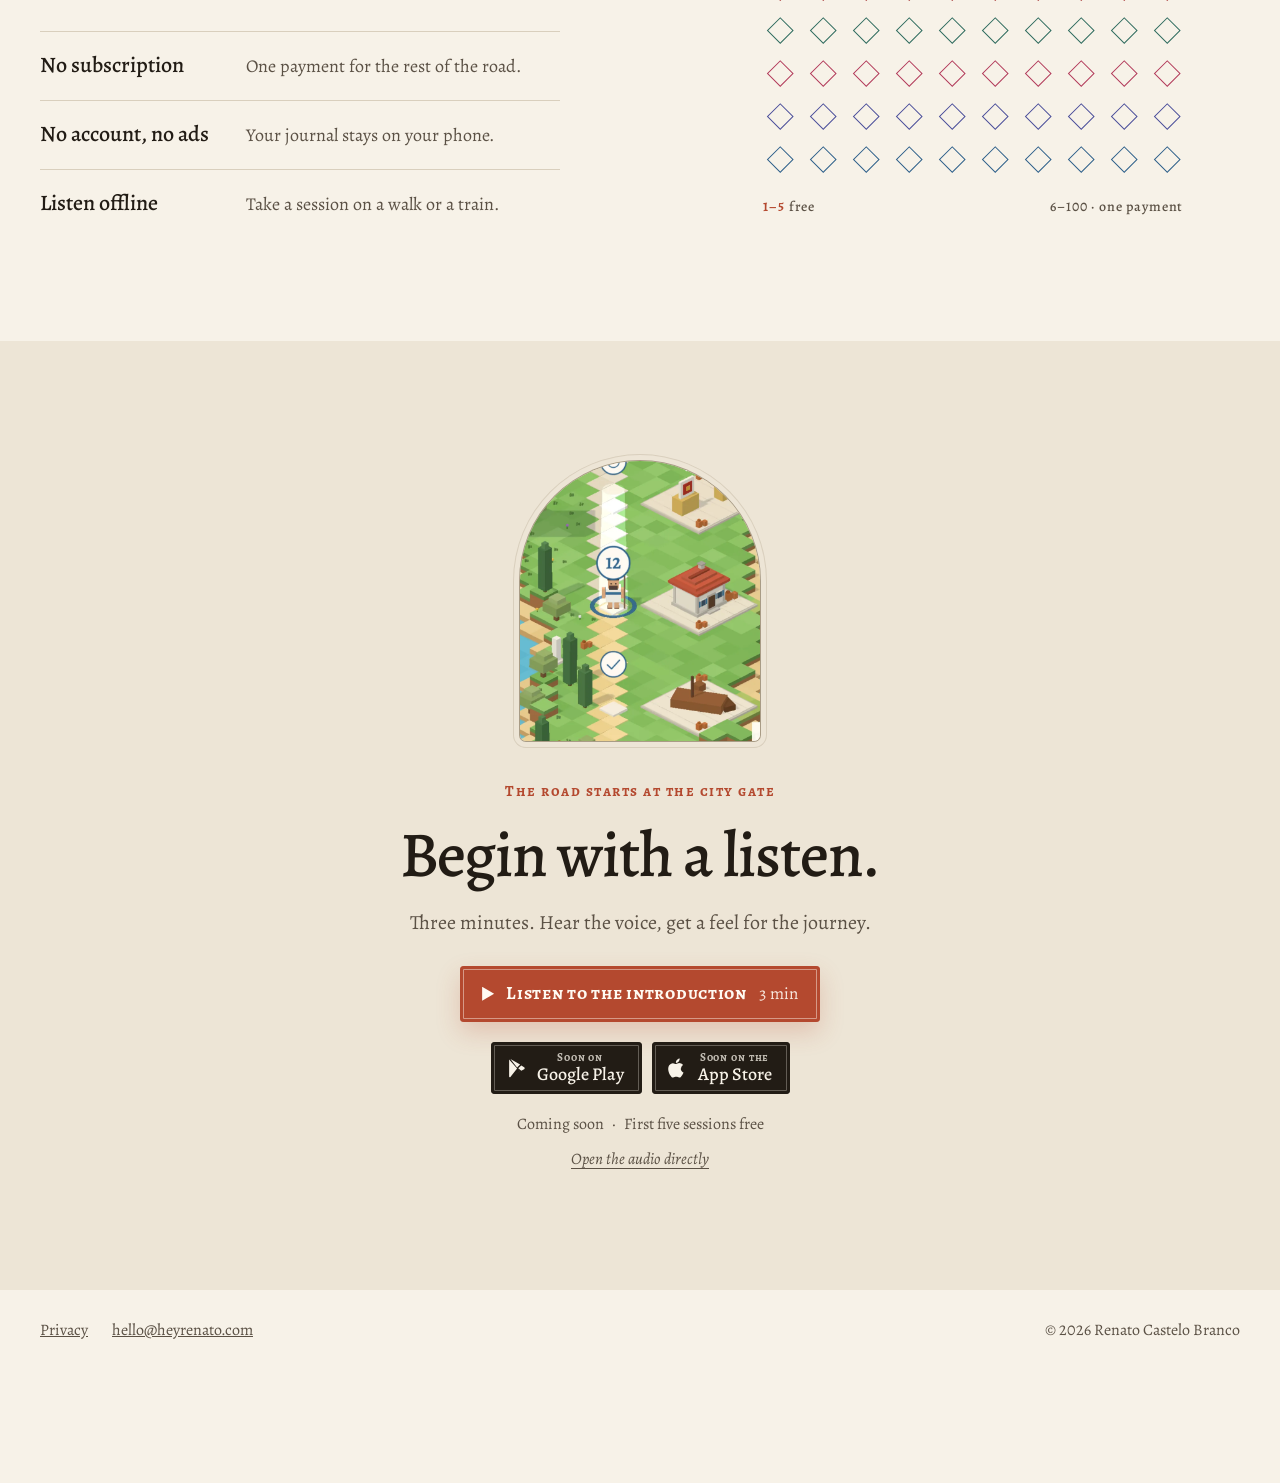
==== commit 5d9f1ae5: "A Wiser Way landing: phone dock margins Co-Authored-By: Claude Opus 5.5 <noreply@anthropic.com>" ====
--- a/a-wiser-way/index.html
+++ b/a-wiser-way/index.html
@@ -15,7 +15,7 @@
 <link rel="preconnect" href="https://fonts.googleapis.com">
 <link rel="preconnect" href="https://fonts.gstatic.com" crossorigin>
 <link href="https://fonts.googleapis.com/css2?family=Alegreya:ital,wght@0,400;0,500;0,700;0,800;1,400;1,500&family=Alegreya+SC:wght@500;700&display=swap" rel="stylesheet">
-<link rel="stylesheet" href="landing.css?v=fcfefecf">
+<link rel="stylesheet" href="landing.css?v=5e87a769">
 <noscript><style>.world-loader{display:none}</style></noscript>
 </head>
 <body>
@@ -273,6 +273,6 @@
   <div class="stores stores-dock"><a class="store" href="#" aria-disabled="true" data-store="play"><svg aria-hidden="true" viewBox="0 0 24 24" width="22" height="22"><path d="M4.5 2.6v18.8c0 .5.5.8 1 .6l10.9-6.3-3.2-3.2zM17.8 15.1l3.1-1.8c.8-.5.8-1.6 0-2.1l-3.1-1.8-3.4 2.9zM5.9 2.1l10.6 6.1-3.3 3.3zm7.3 10.4l3.3 3.3L5.9 21.9z" fill="currentColor"/></svg><span><small>Soon on</small>Google Play</span></a><a class="store" href="#" aria-disabled="true" data-store="apple"><svg aria-hidden="true" viewBox="0 0 24 24" width="22" height="22"><path d="M16.4 12.6c0-2.6 2.1-3.8 2.2-3.9-1.2-1.8-3.1-2-3.7-2-1.6-.2-3.1.9-3.9.9s-2.1-.9-3.4-.9c-1.7 0-3.3 1-4.3 2.6-1.8 3.2-.5 7.9 1.3 10.5.9 1.3 1.9 2.7 3.2 2.6 1.3 0 1.8-.8 3.3-.8s2 .8 3.4.8 2.2-1.3 3.1-2.6c1-1.5 1.4-2.9 1.4-3-.1 0-2.9-1.1-2.9-4.2zM13.9 4.9c.7-.9 1.2-2 1-3.2-1 0-2.3.7-3 1.6-.7.8-1.2 2-1.1 3.1 1.2.1 2.3-.6 3.1-1.5z" fill="currentColor"/></svg><span><small>Soon on the</small>App Store</span></a></div>
 </div>
 <footer class="site-footer wrap"><a href="privacy/">Privacy</a><a href="mailto:hello@heyrenato.com">hello@heyrenato.com</a><span>© 2026 Renato Castelo Branco</span></footer>
-<script src="landing.js?v=15411f34" defer></script>
+<script src="landing.js?v=f40be72d" defer></script>
 </body>
 </html>
--- a/a-wiser-way/landing.css
+++ b/a-wiser-way/landing.css
@@ -254,12 +254,13 @@
   .page-inner{padding:28px 24px}.page-title{font-size:25px}.page-entry{font-size:20px;line-height:30px;background:repeating-linear-gradient(transparent 0 29px,var(--line) 29px 30px)}
   .hundred{gap:6px}
   .site-footer{gap:18px}.site-footer span{margin-left:0;flex-basis:100%}
-  .dock{left:8px;right:8px;bottom:max(8px,env(safe-area-inset-bottom));gap:8px;padding:6px;transform:translateY(180%);overflow:hidden}.dock.is-on{transform:none}
+  .dock{left:20px;right:20px;bottom:calc(16px + env(safe-area-inset-bottom));gap:8px;padding:6px;transform:translateY(200%);overflow:hidden}  /* clear of rounded screen corners */.dock.is-on{transform:none}
   .dock .mini-text{display:none}.dock-progress{display:block;position:absolute;left:0;right:0;top:0;height:3px}.dock .mini-time{min-width:0;font-size:14px}
   .mini-play{width:42px;height:42px}
-  .stores-dock{margin-left:auto;padding-left:8px;gap:6px}.stores-dock .store{min-height:44px;padding:0 10px 0 8px;gap:7px}.stores-dock .store span{font-size:14px}.stores-dock .store small{font-size:9px}.stores-dock svg{width:17px;height:17px}
+  .stores-dock{margin-left:auto;padding-left:8px;gap:5px}.stores-dock .store{min-height:44px;padding:0 9px 0 7px;gap:6px}.stores-dock .store span{font-size:14px}.stores-dock .store small{font-size:9px}.stores-dock svg{width:17px;height:17px}
   .stores .store{flex:1 1 150px;justify-content:center}.stores-dock .store{flex:0 1 auto}
 }
+@media(max-width:374px){.dock{left:14px;right:14px}.dock .mini-time{display:none}}
 @media(prefers-reduced-motion:reduce){
   html{scroll-behavior:auto}
   *,*::before,*::after{animation:none!important;transition:none!important}
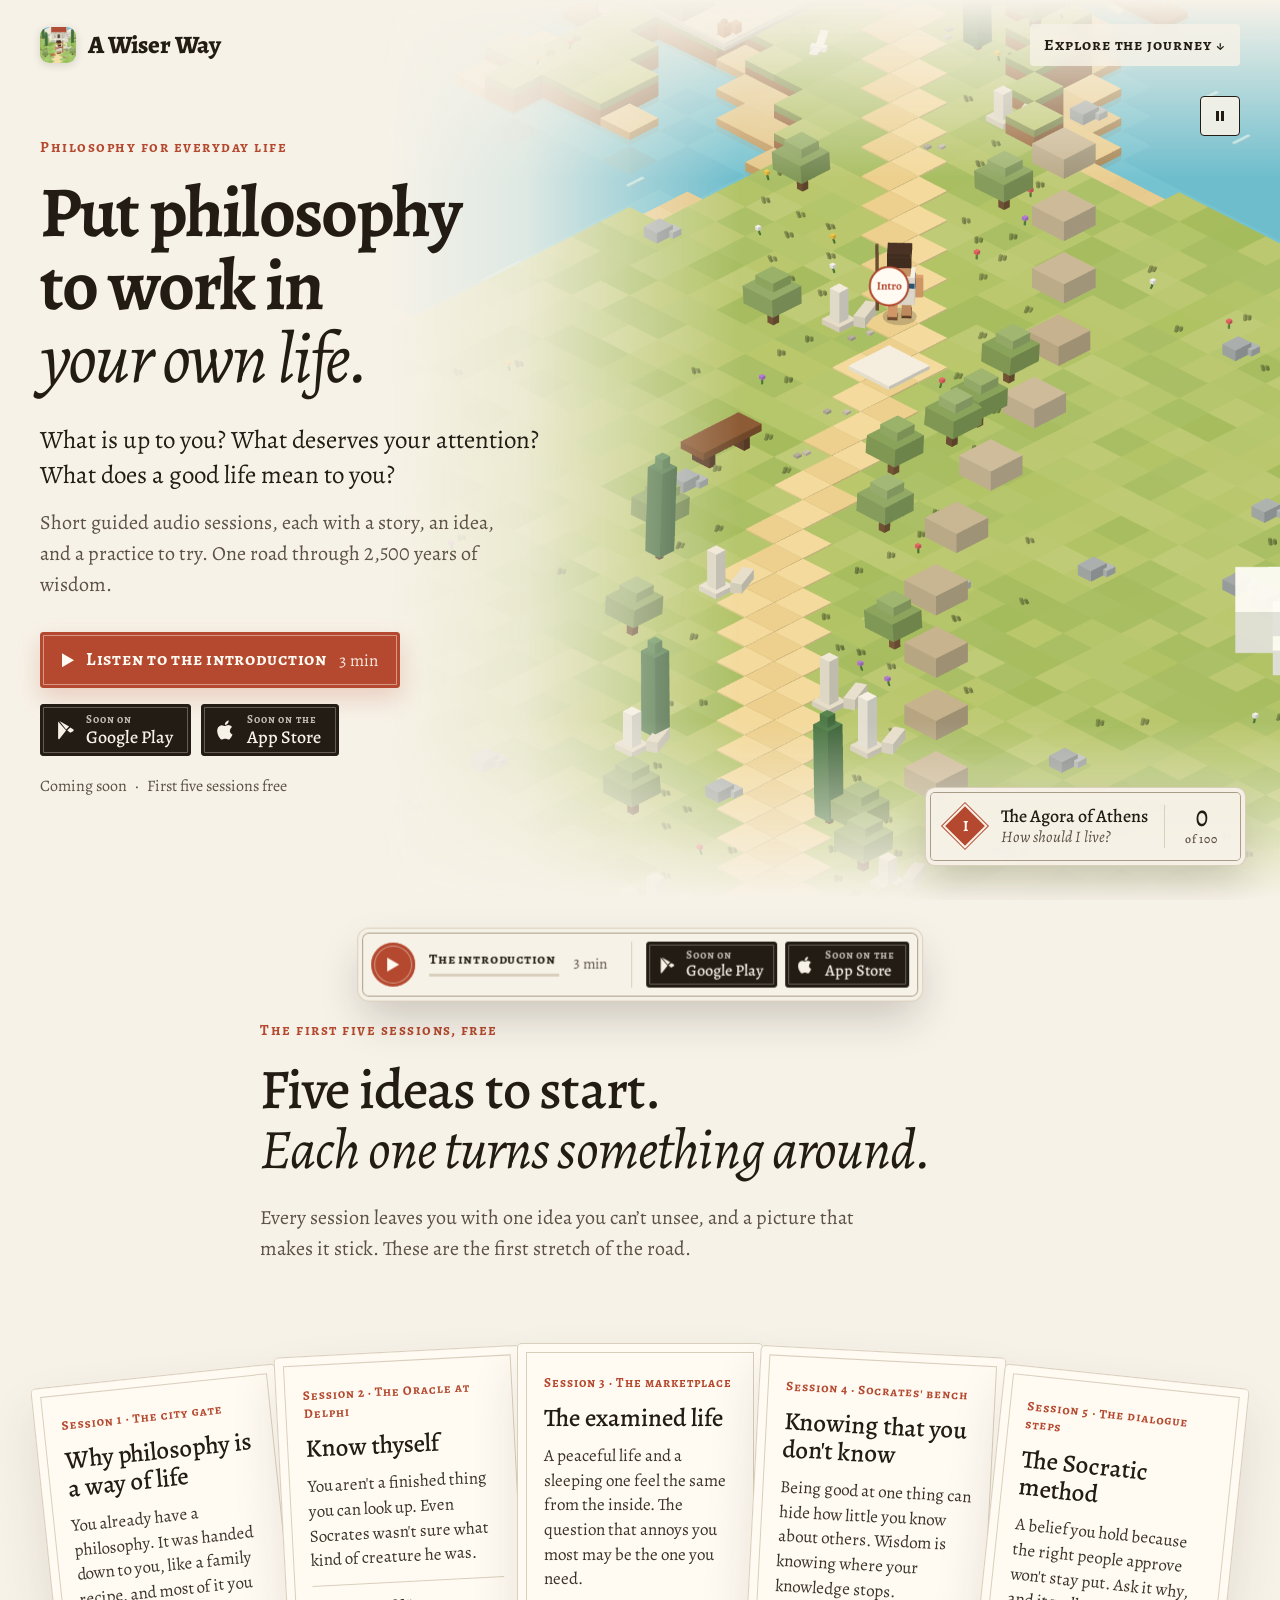
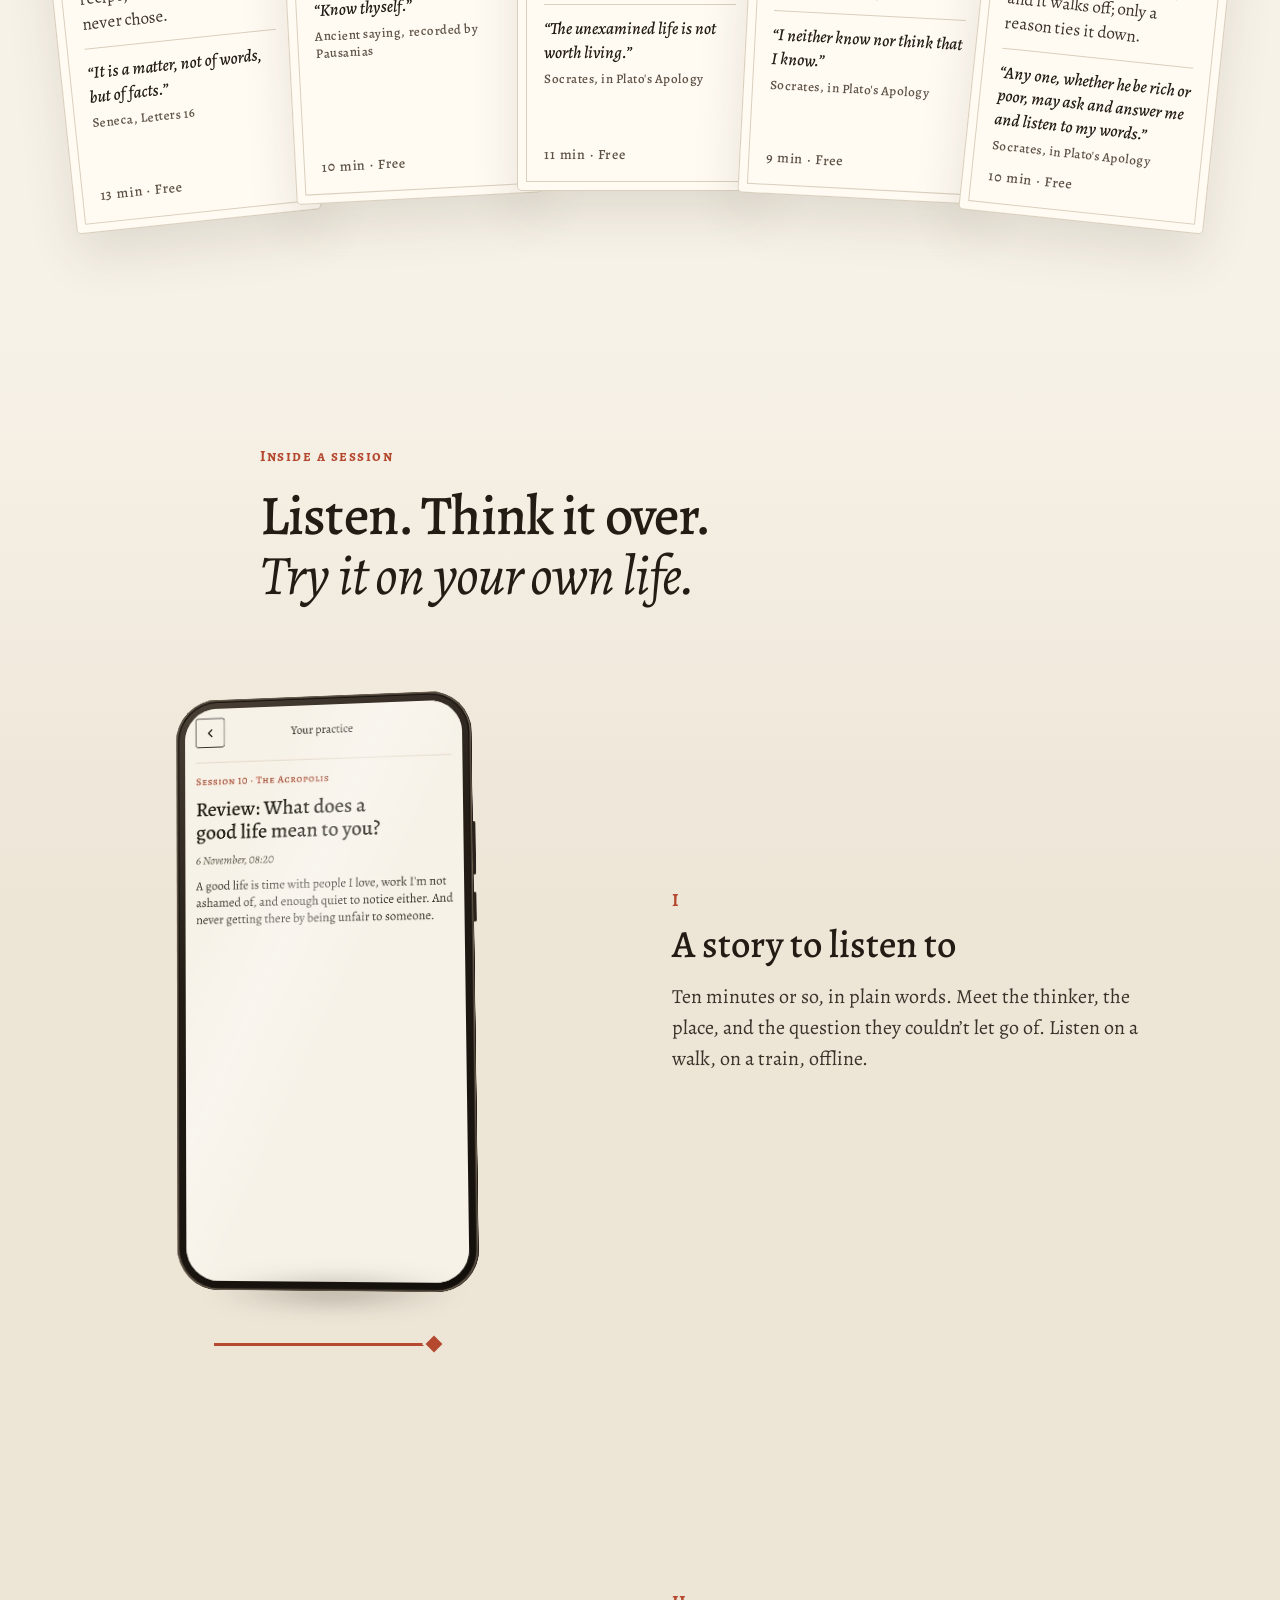
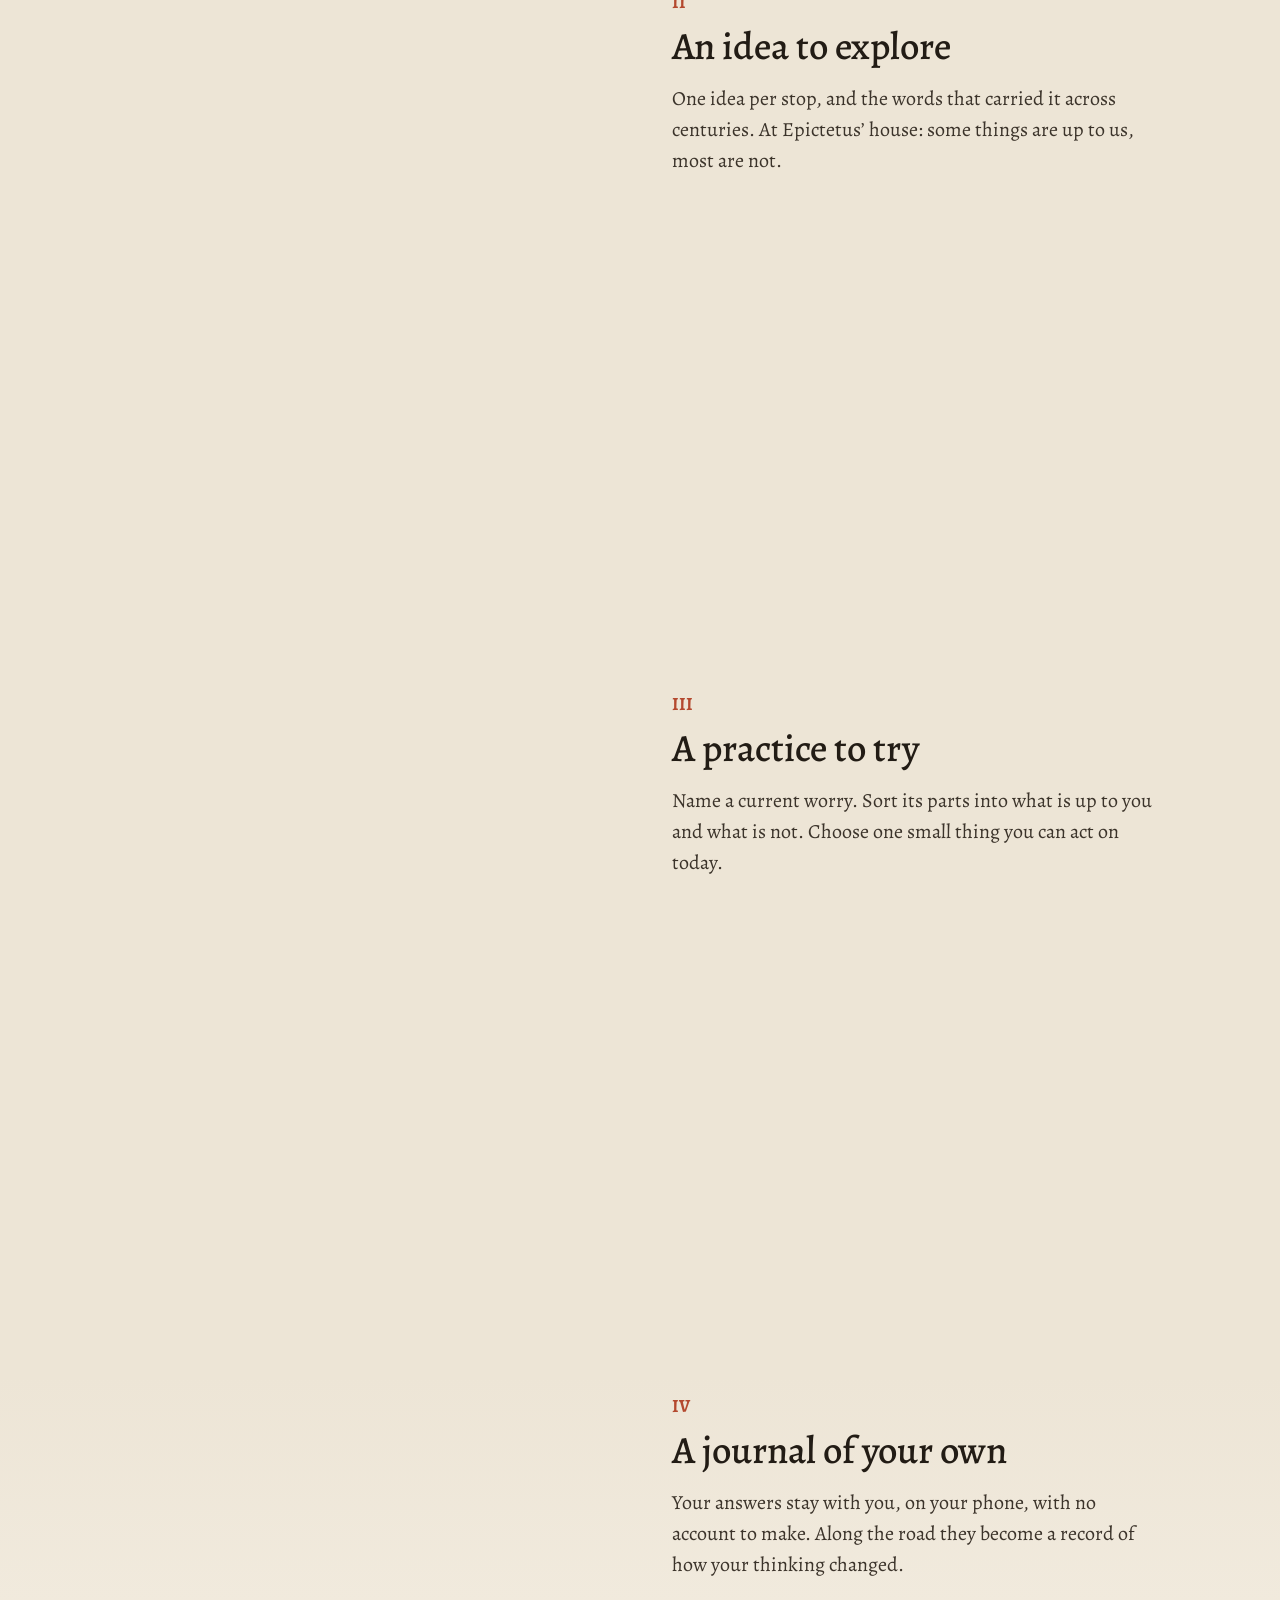
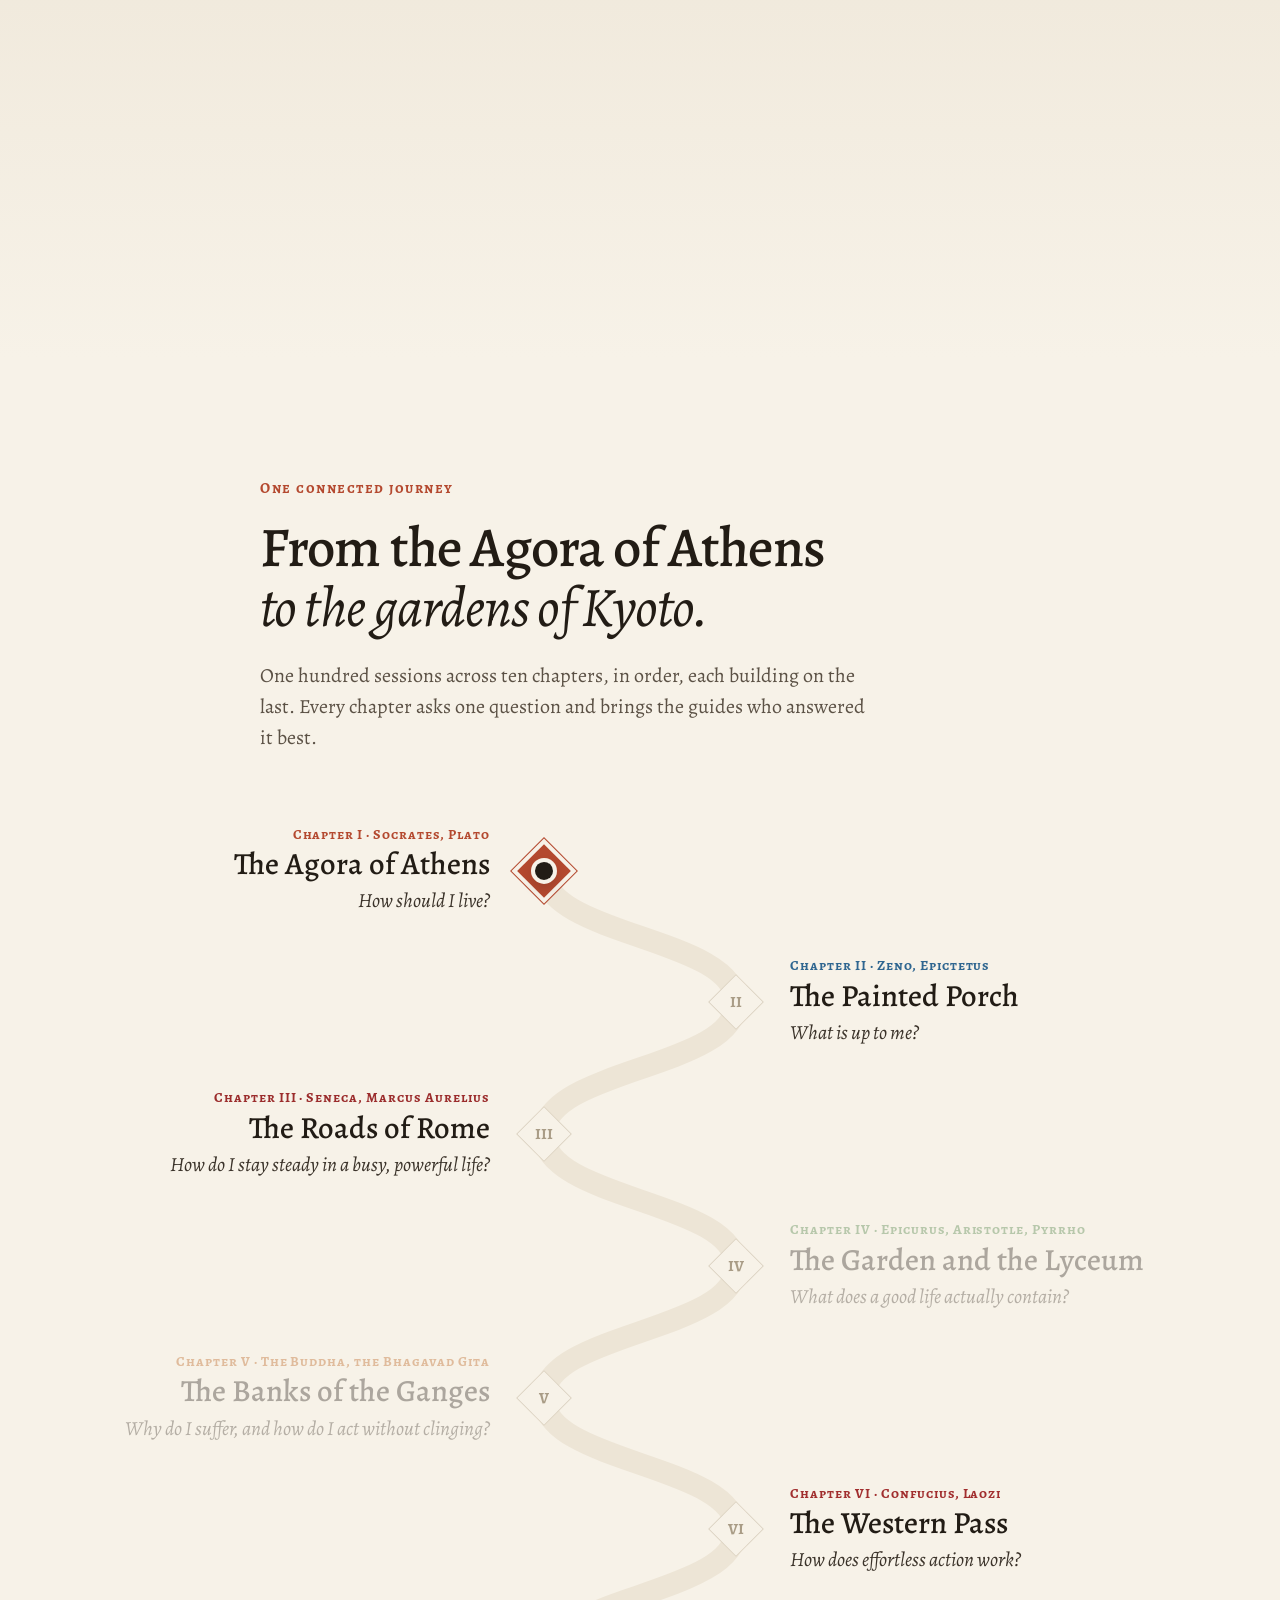
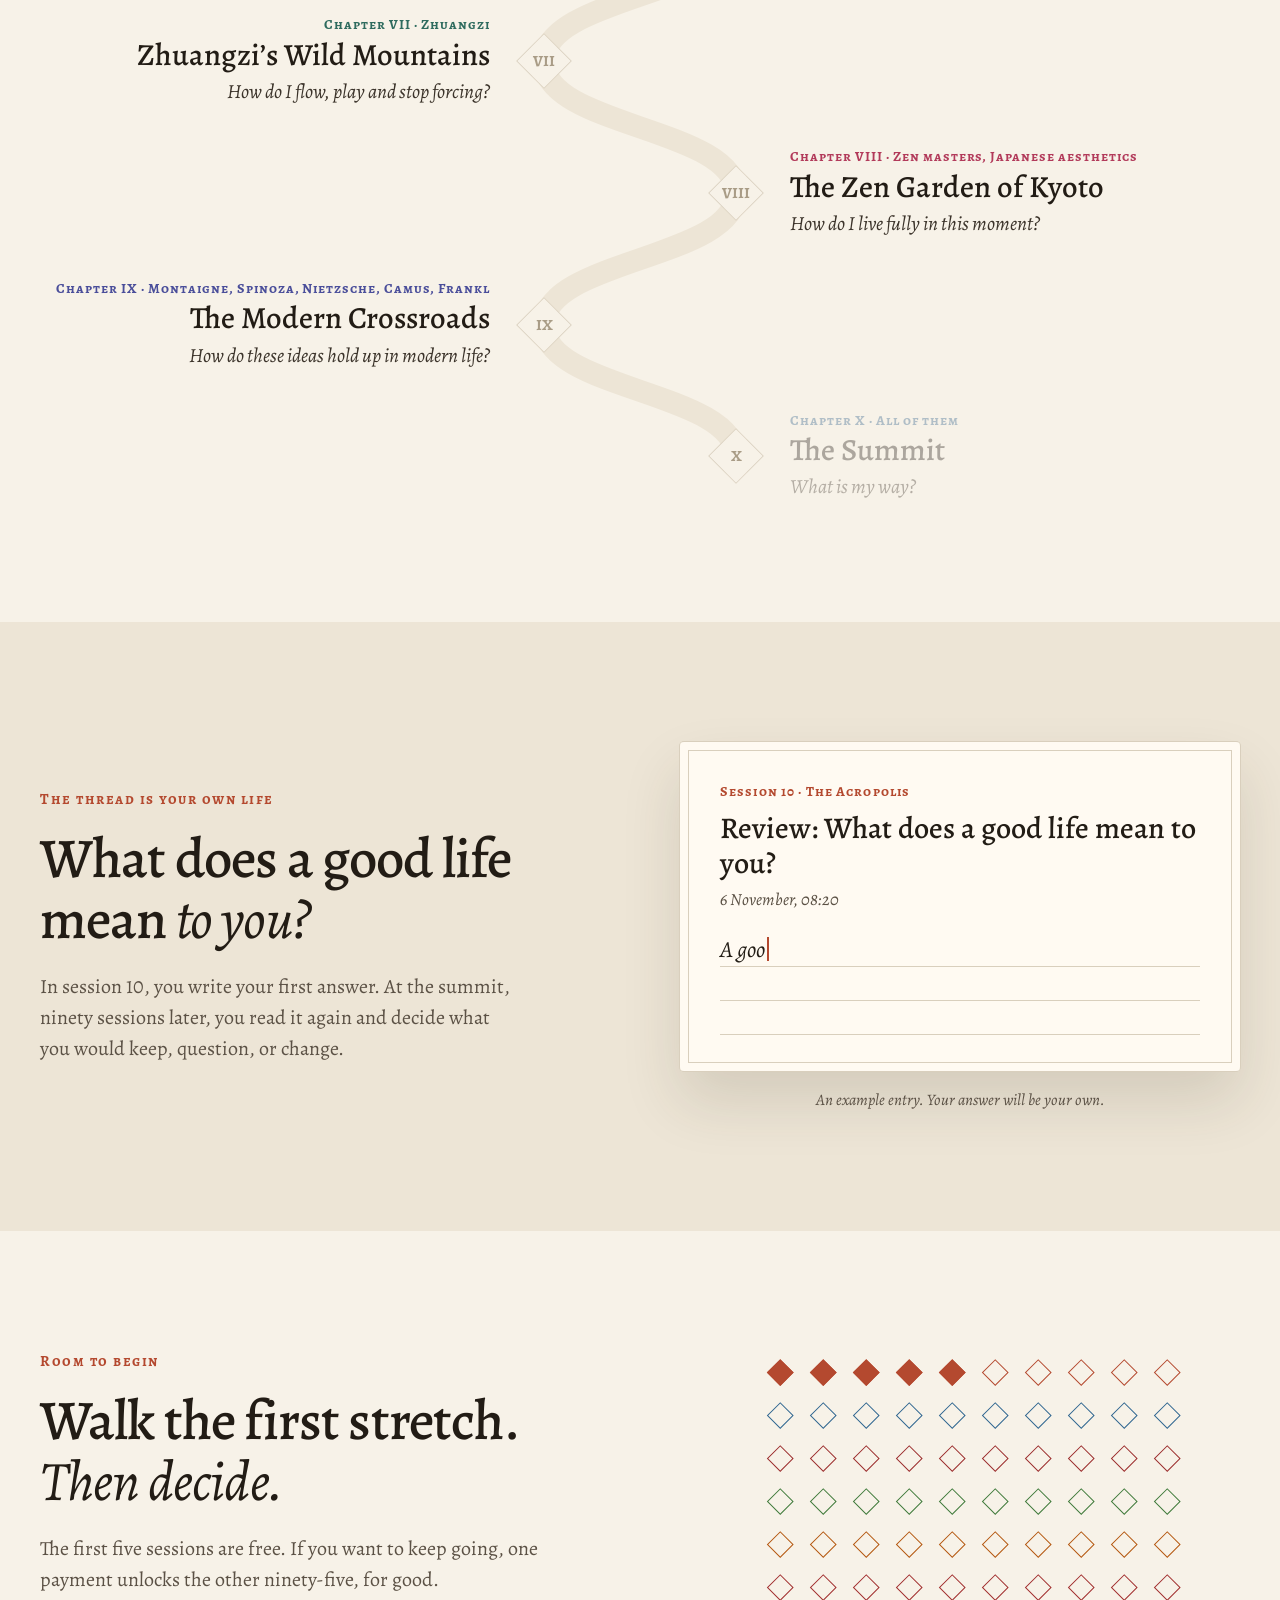
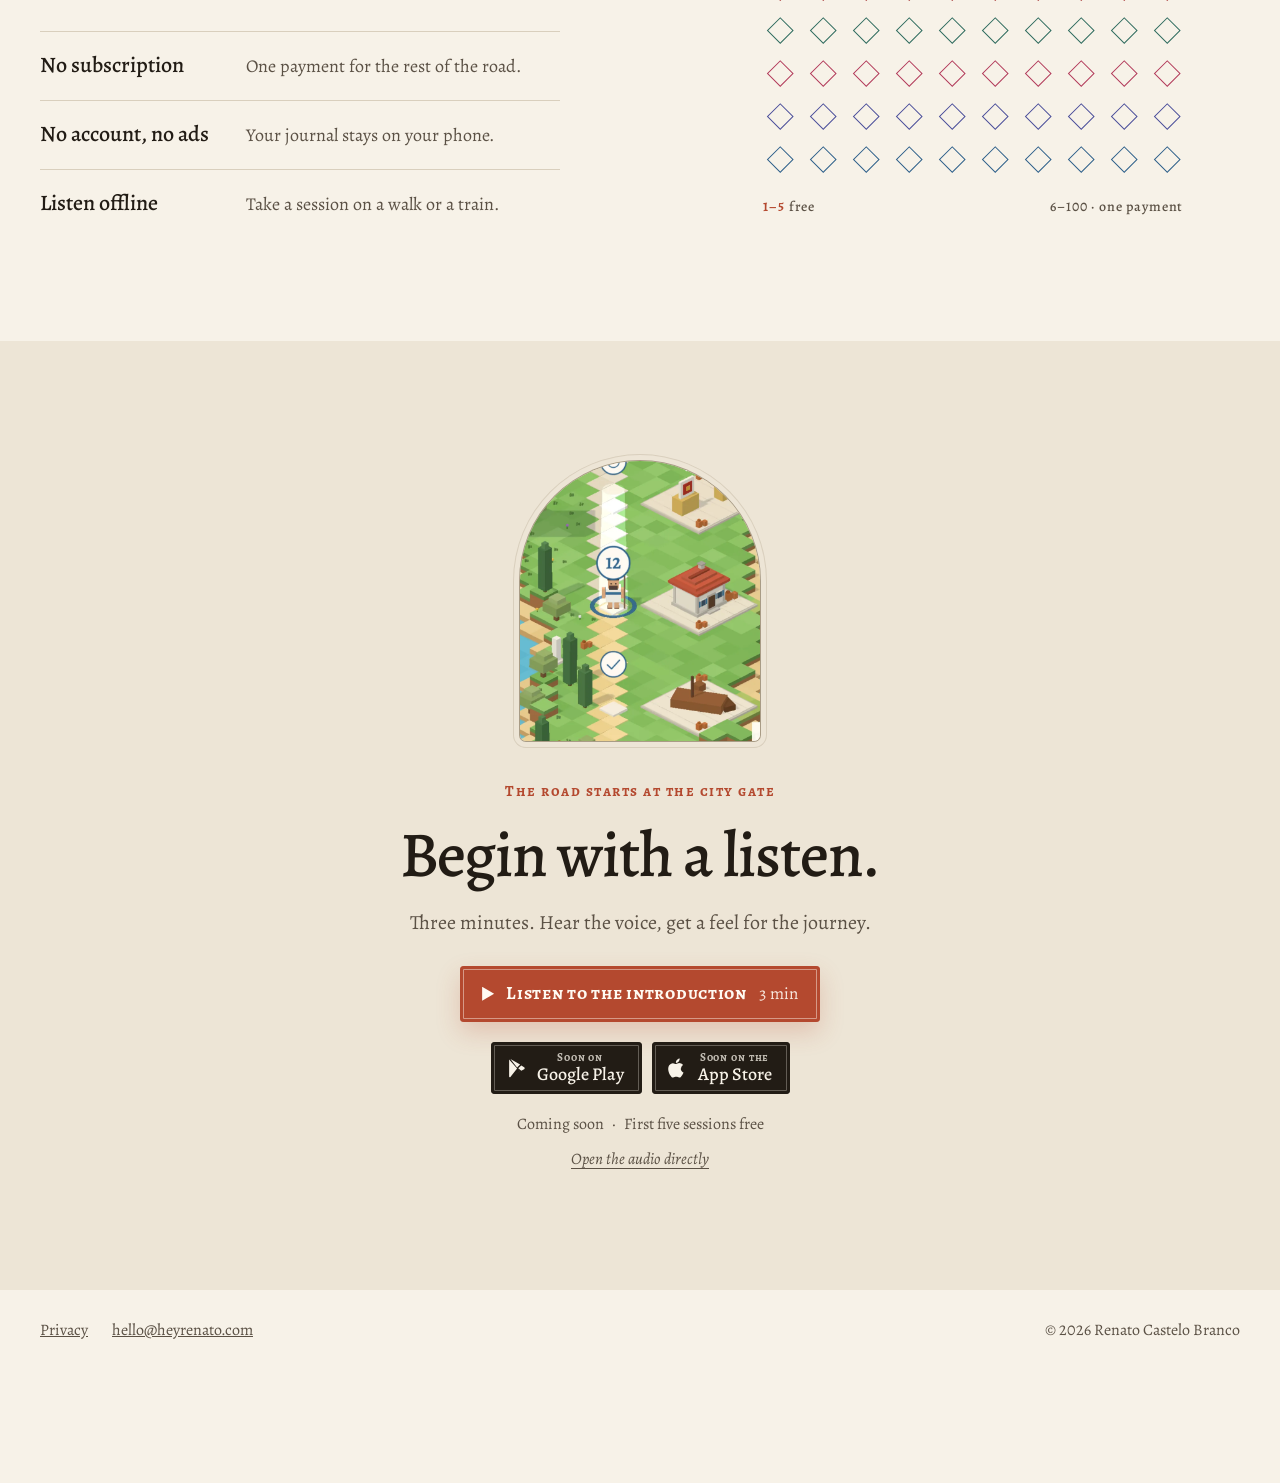
==== commit 92e87bc6: "A Wiser Way landing: steady map markers Co-Authored-By: Claude Opus 5.5 <noreply@anthropic.com>" ====
--- a/a-wiser-way/index.html
+++ b/a-wiser-way/index.html
@@ -273,6 +273,6 @@
   <div class="stores stores-dock"><a class="store" href="#" aria-disabled="true" data-store="play"><svg aria-hidden="true" viewBox="0 0 24 24" width="22" height="22"><path d="M4.5 2.6v18.8c0 .5.5.8 1 .6l10.9-6.3-3.2-3.2zM17.8 15.1l3.1-1.8c.8-.5.8-1.6 0-2.1l-3.1-1.8-3.4 2.9zM5.9 2.1l10.6 6.1-3.3 3.3zm7.3 10.4l3.3 3.3L5.9 21.9z" fill="currentColor"/></svg><span><small>Soon on</small>Google Play</span></a><a class="store" href="#" aria-disabled="true" data-store="apple"><svg aria-hidden="true" viewBox="0 0 24 24" width="22" height="22"><path d="M16.4 12.6c0-2.6 2.1-3.8 2.2-3.9-1.2-1.8-3.1-2-3.7-2-1.6-.2-3.1.9-3.9.9s-2.1-.9-3.4-.9c-1.7 0-3.3 1-4.3 2.6-1.8 3.2-.5 7.9 1.3 10.5.9 1.3 1.9 2.7 3.2 2.6 1.3 0 1.8-.8 3.3-.8s2 .8 3.4.8 2.2-1.3 3.1-2.6c1-1.5 1.4-2.9 1.4-3-.1 0-2.9-1.1-2.9-4.2zM13.9 4.9c.7-.9 1.2-2 1-3.2-1 0-2.3.7-3 1.6-.7.8-1.2 2-1.1 3.1 1.2.1 2.3-.6 3.1-1.5z" fill="currentColor"/></svg><span><small>Soon on the</small>App Store</span></a></div>
 </div>
 <footer class="site-footer wrap"><a href="privacy/">Privacy</a><a href="mailto:hello@heyrenato.com">hello@heyrenato.com</a><span>© 2026 Renato Castelo Branco</span></footer>
-<script src="landing.js?v=f40be72d" defer></script>
+<script src="landing.js?v=0db4776c" defer></script>
 </body>
 </html>
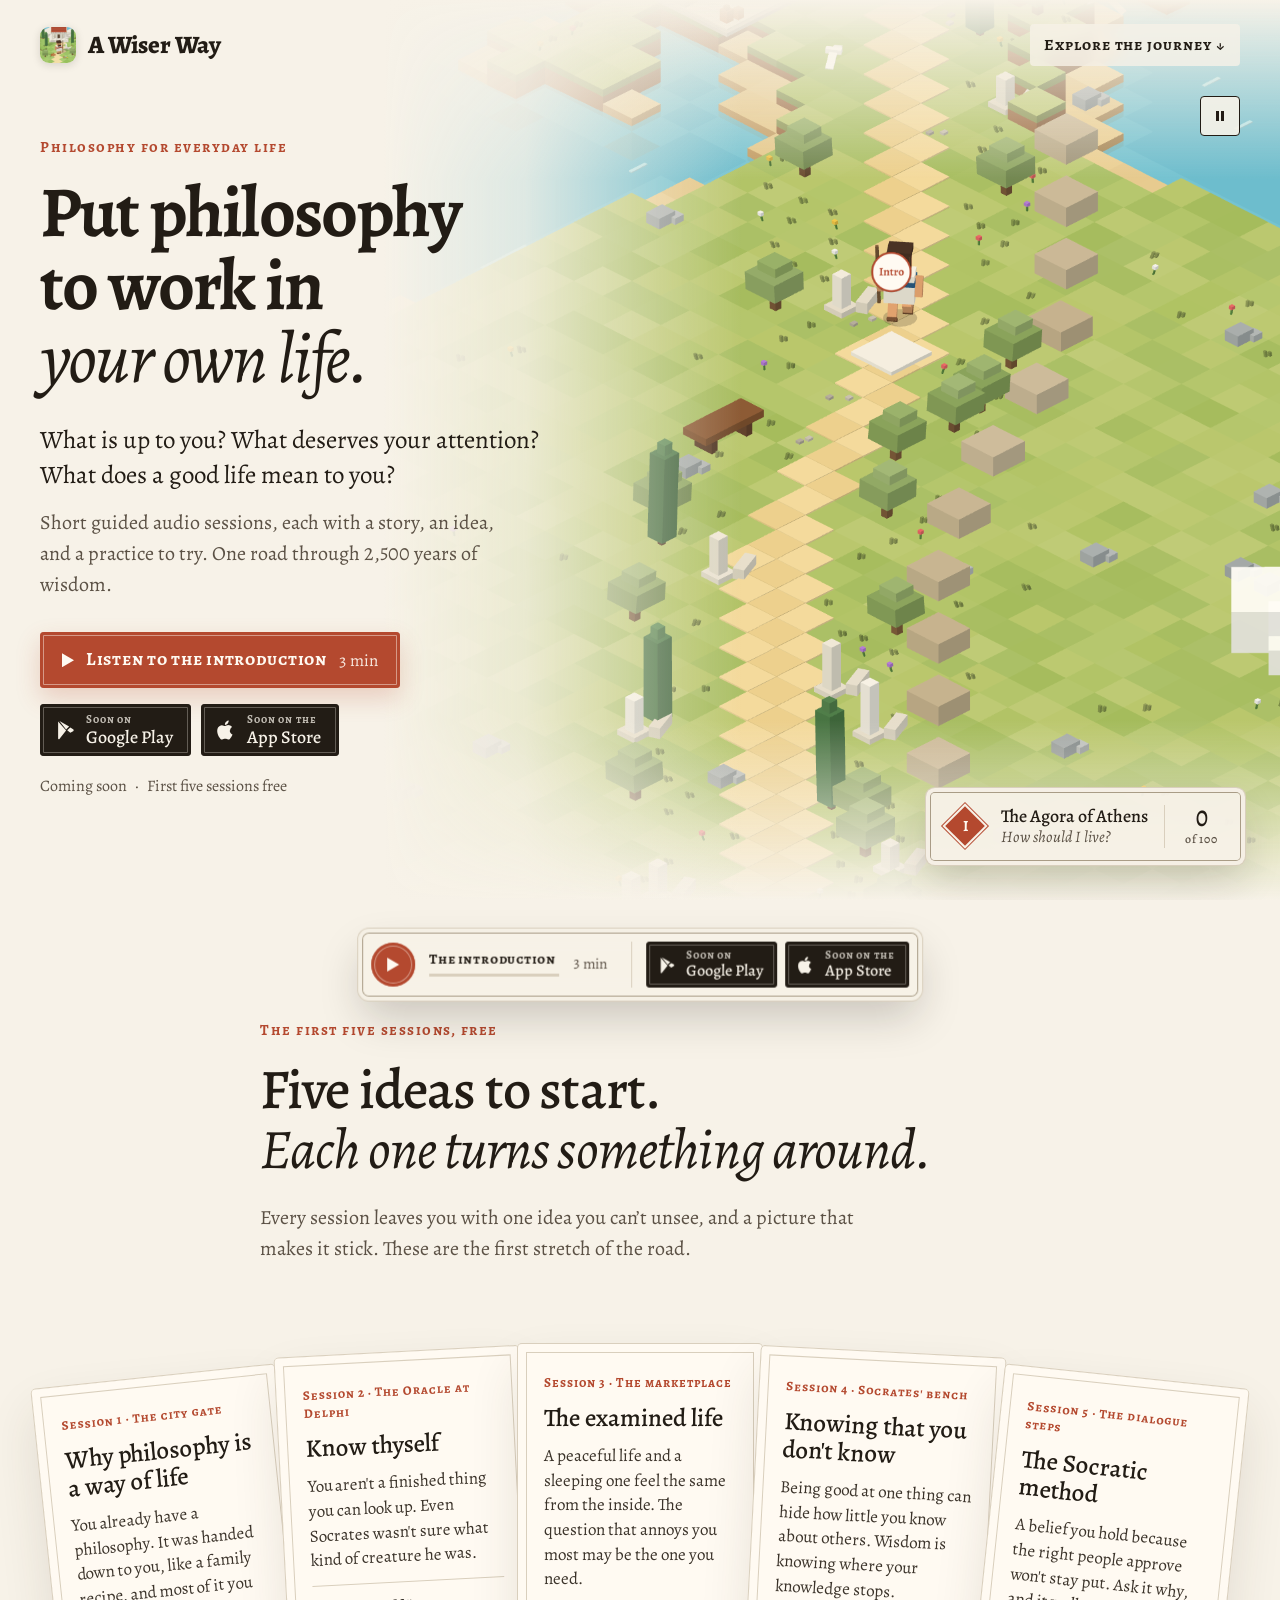
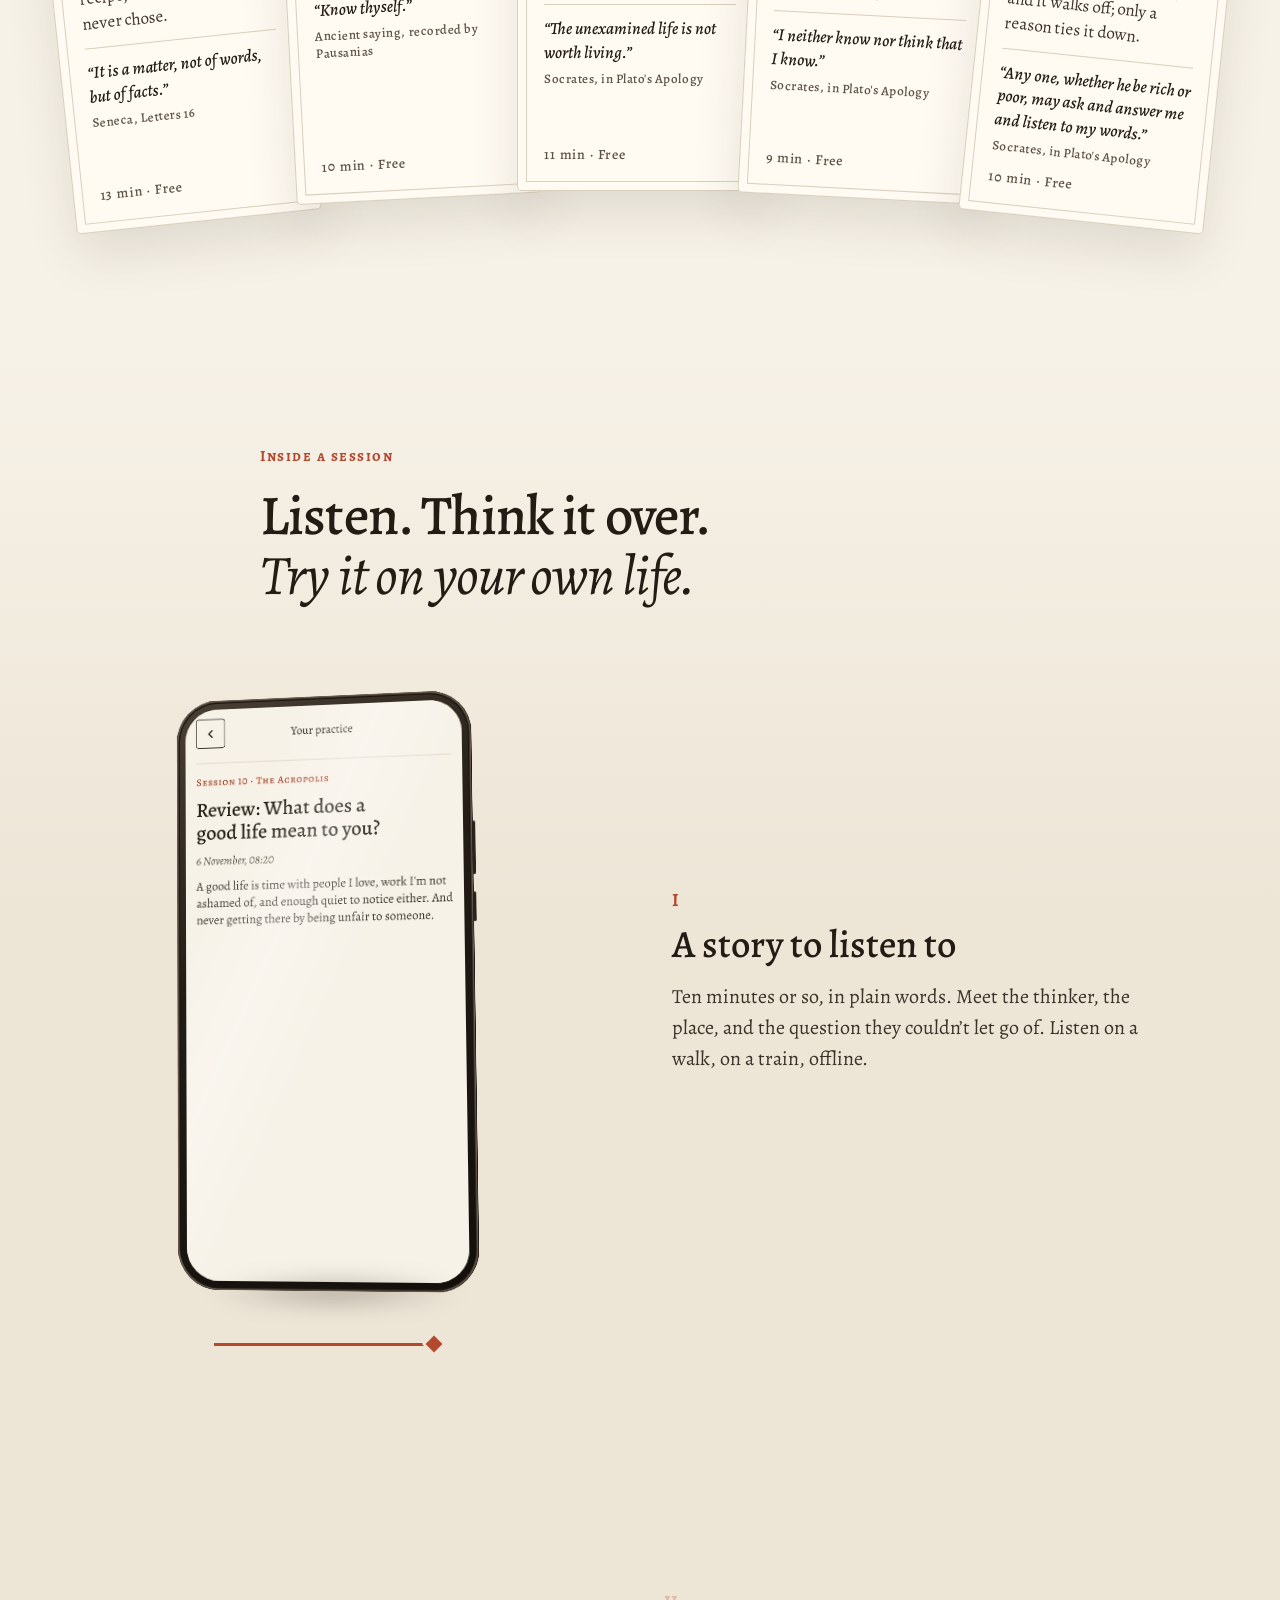
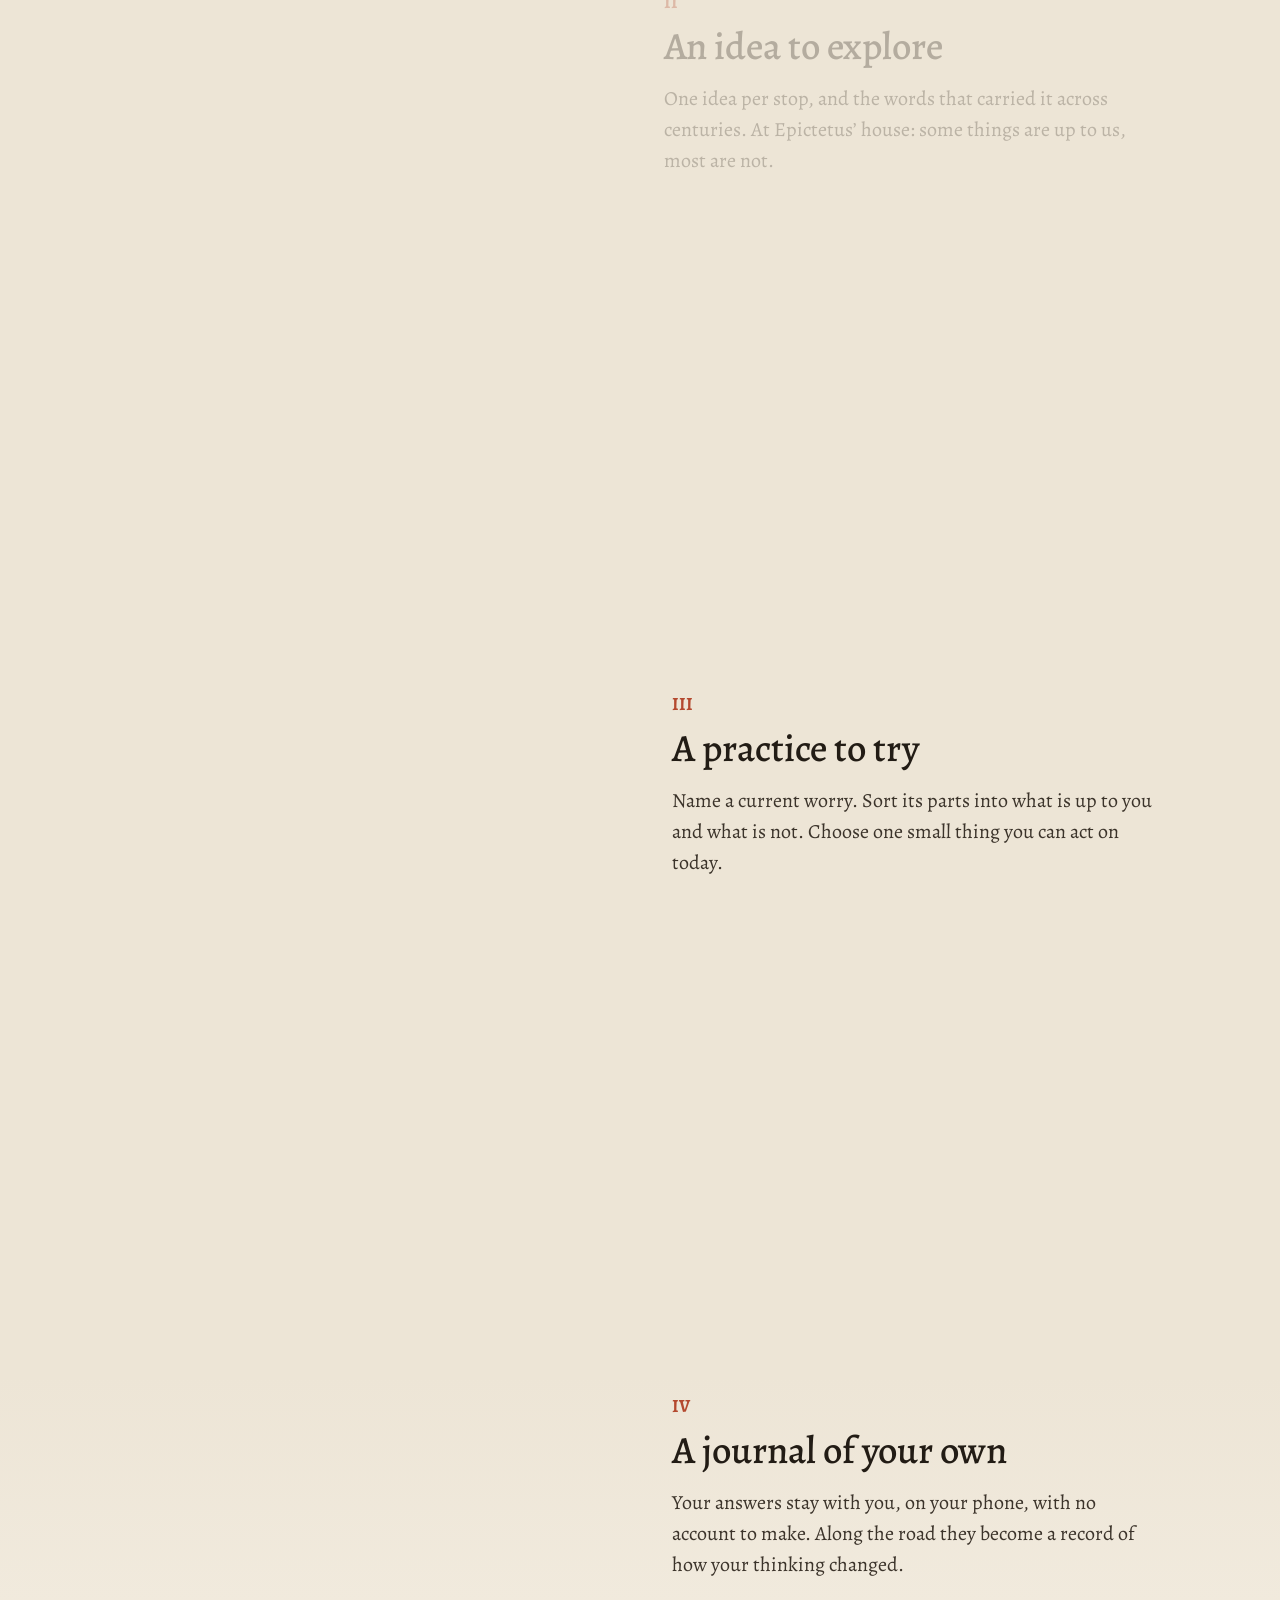
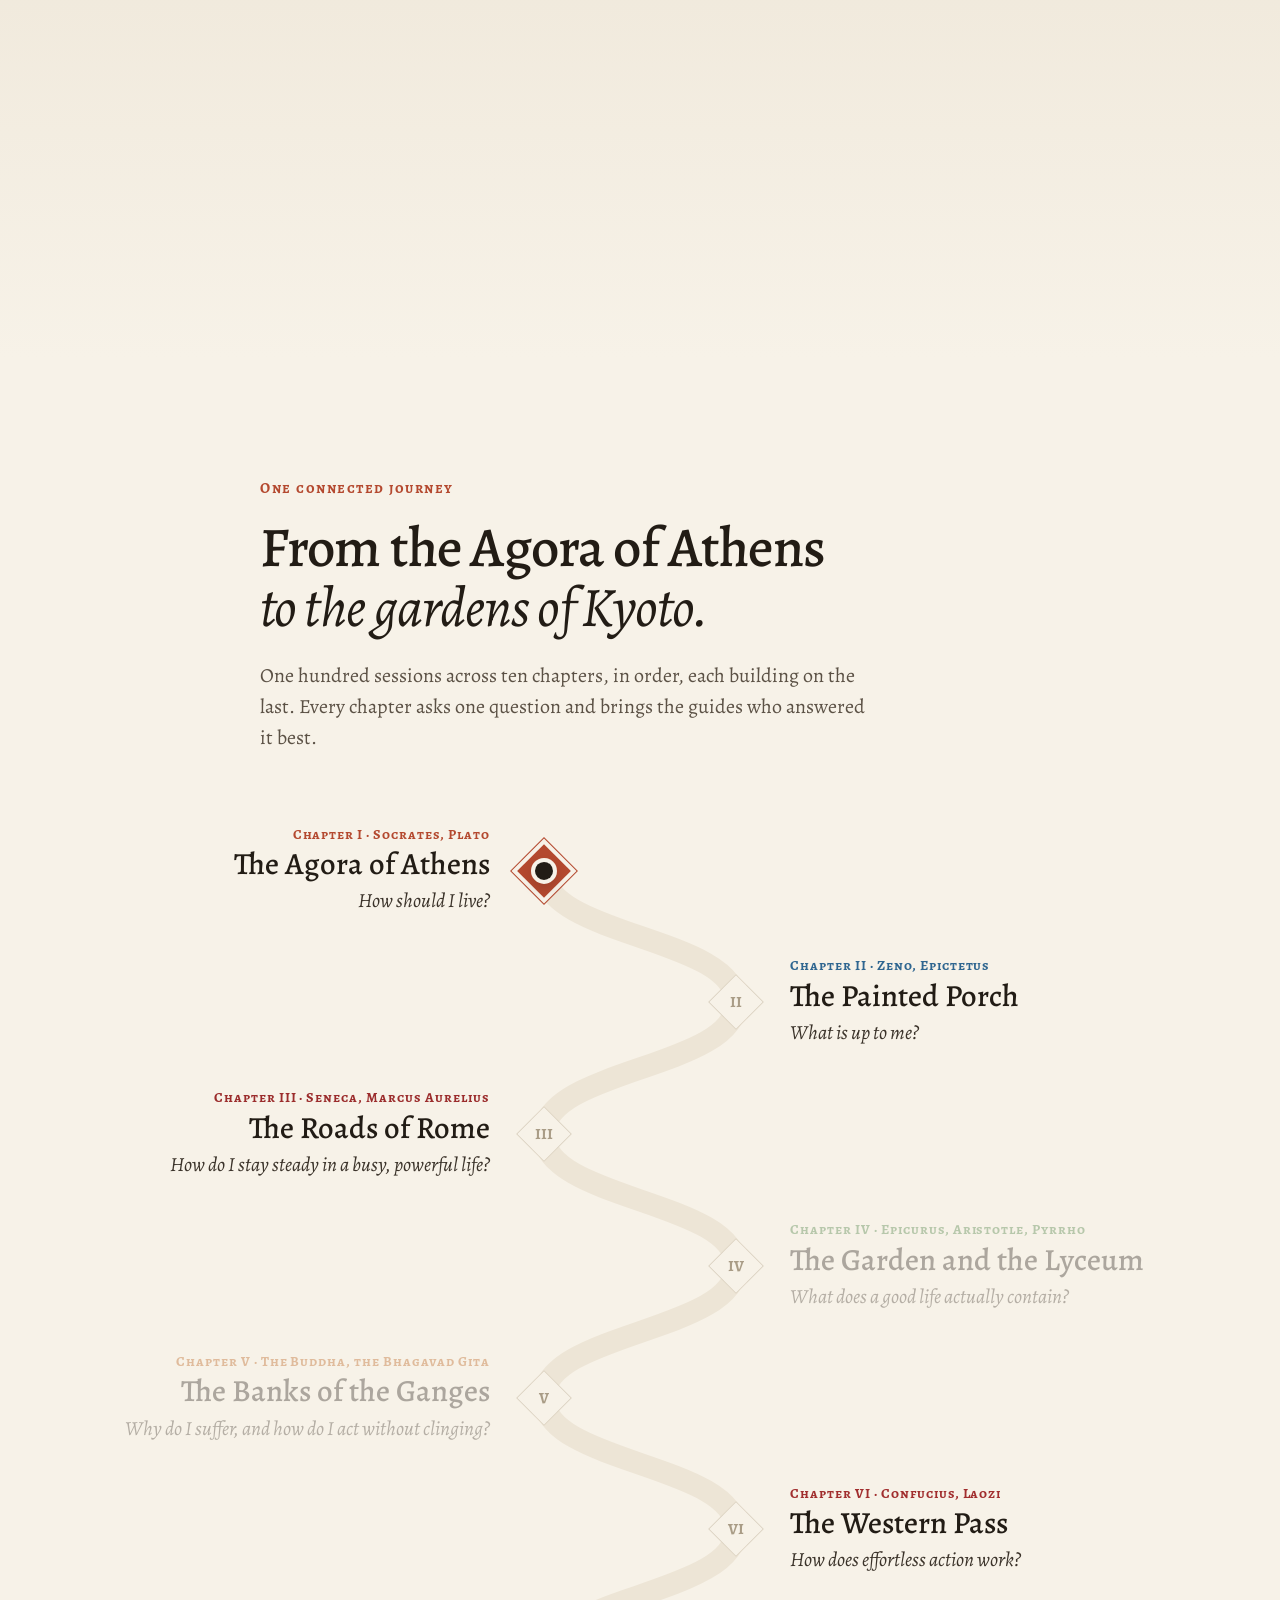
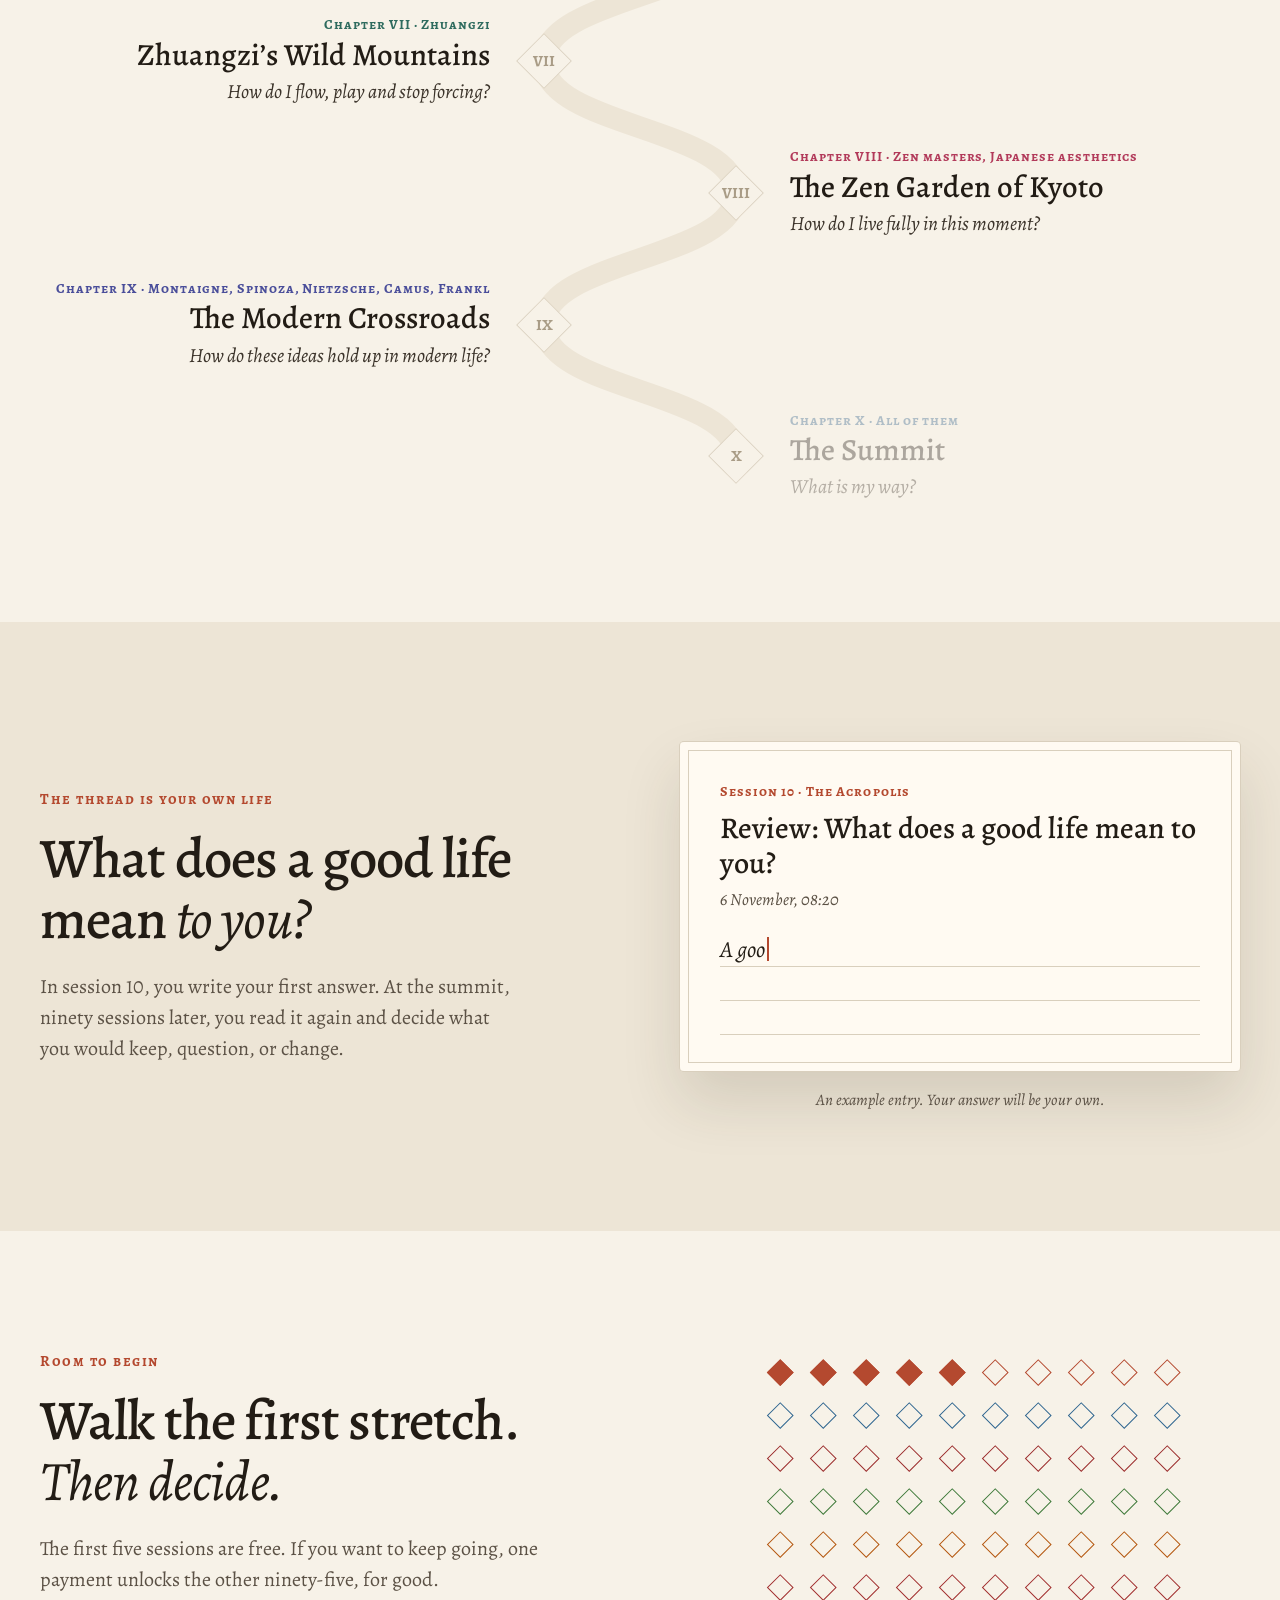
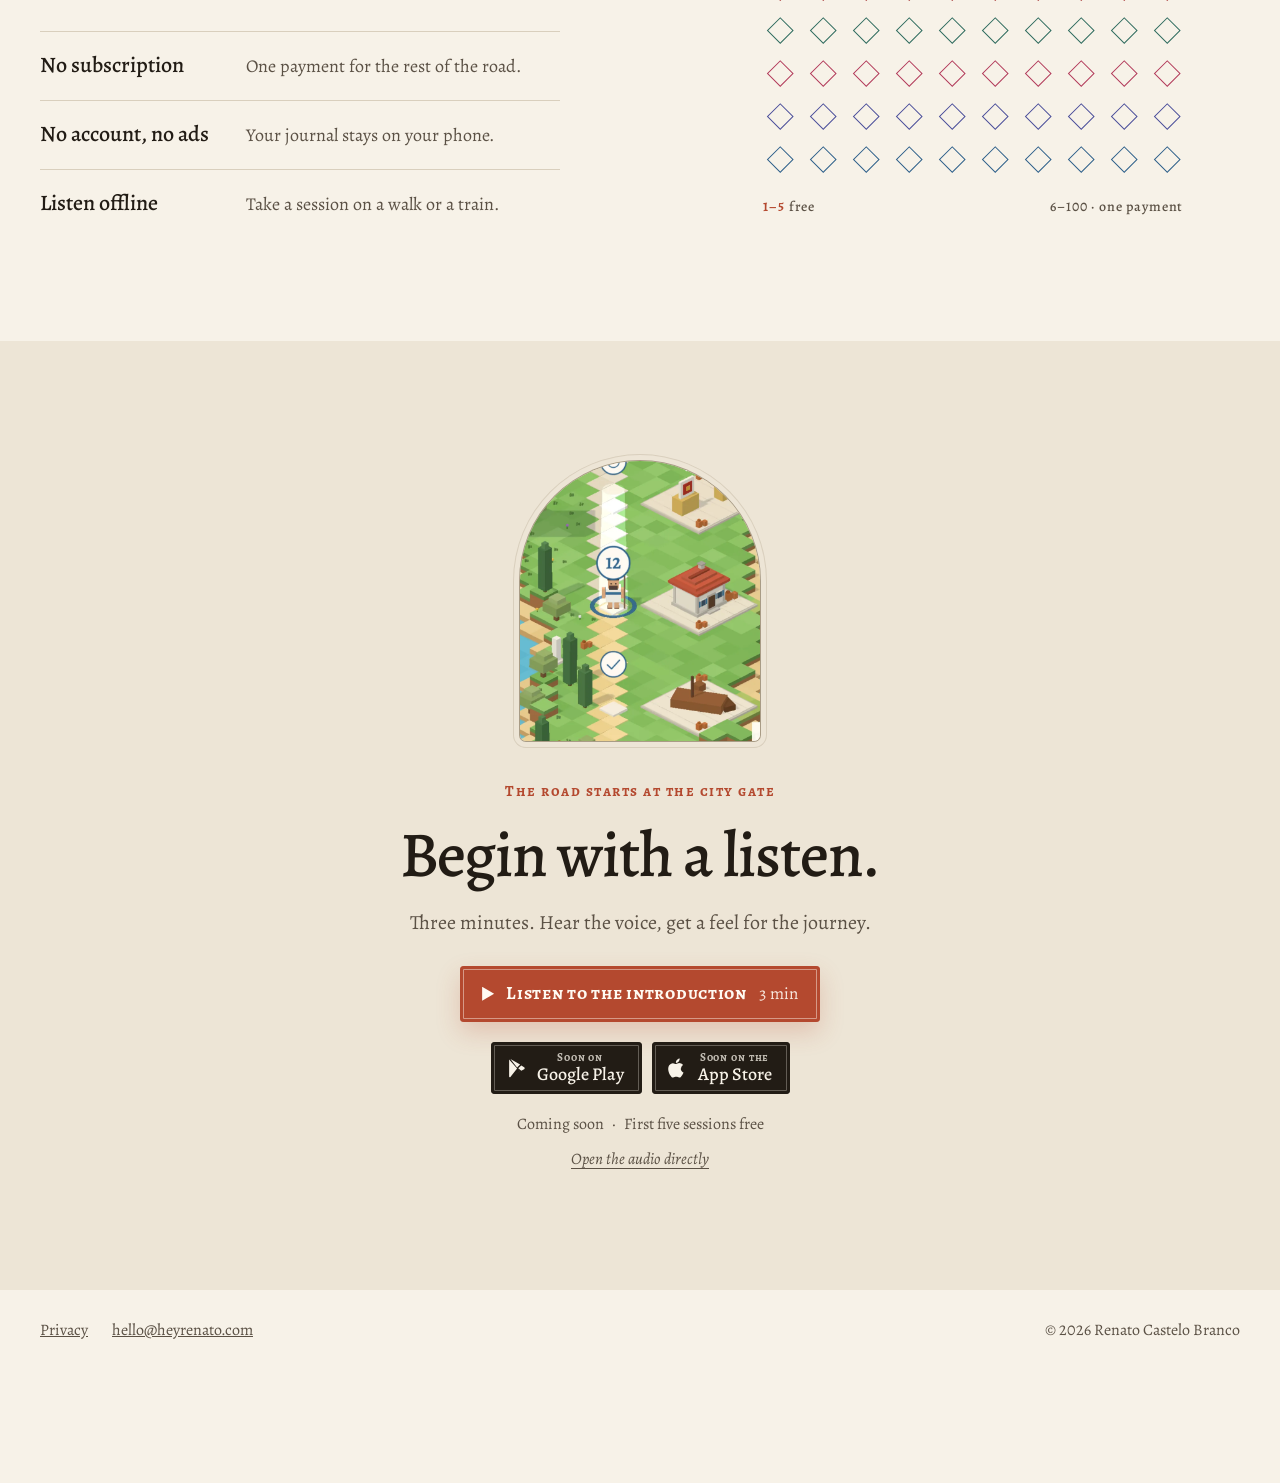
==== commit 59f638c2: "A Wiser Way landing: all map markers numbered Co-Authored-By: Claude Opus 5.5 <noreply@anthropic.com" ====
--- a/a-wiser-way/index.html
+++ b/a-wiser-way/index.html
@@ -273,6 +273,6 @@
   <div class="stores stores-dock"><a class="store" href="#" aria-disabled="true" data-store="play"><svg aria-hidden="true" viewBox="0 0 24 24" width="22" height="22"><path d="M4.5 2.6v18.8c0 .5.5.8 1 .6l10.9-6.3-3.2-3.2zM17.8 15.1l3.1-1.8c.8-.5.8-1.6 0-2.1l-3.1-1.8-3.4 2.9zM5.9 2.1l10.6 6.1-3.3 3.3zm7.3 10.4l3.3 3.3L5.9 21.9z" fill="currentColor"/></svg><span><small>Soon on</small>Google Play</span></a><a class="store" href="#" aria-disabled="true" data-store="apple"><svg aria-hidden="true" viewBox="0 0 24 24" width="22" height="22"><path d="M16.4 12.6c0-2.6 2.1-3.8 2.2-3.9-1.2-1.8-3.1-2-3.7-2-1.6-.2-3.1.9-3.9.9s-2.1-.9-3.4-.9c-1.7 0-3.3 1-4.3 2.6-1.8 3.2-.5 7.9 1.3 10.5.9 1.3 1.9 2.7 3.2 2.6 1.3 0 1.8-.8 3.3-.8s2 .8 3.4.8 2.2-1.3 3.1-2.6c1-1.5 1.4-2.9 1.4-3-.1 0-2.9-1.1-2.9-4.2zM13.9 4.9c.7-.9 1.2-2 1-3.2-1 0-2.3.7-3 1.6-.7.8-1.2 2-1.1 3.1 1.2.1 2.3-.6 3.1-1.5z" fill="currentColor"/></svg><span><small>Soon on the</small>App Store</span></a></div>
 </div>
 <footer class="site-footer wrap"><a href="privacy/">Privacy</a><a href="mailto:hello@heyrenato.com">hello@heyrenato.com</a><span>© 2026 Renato Castelo Branco</span></footer>
-<script src="landing.js?v=0db4776c" defer></script>
+<script src="landing.js?v=4234d70b" defer></script>
 </body>
 </html>
